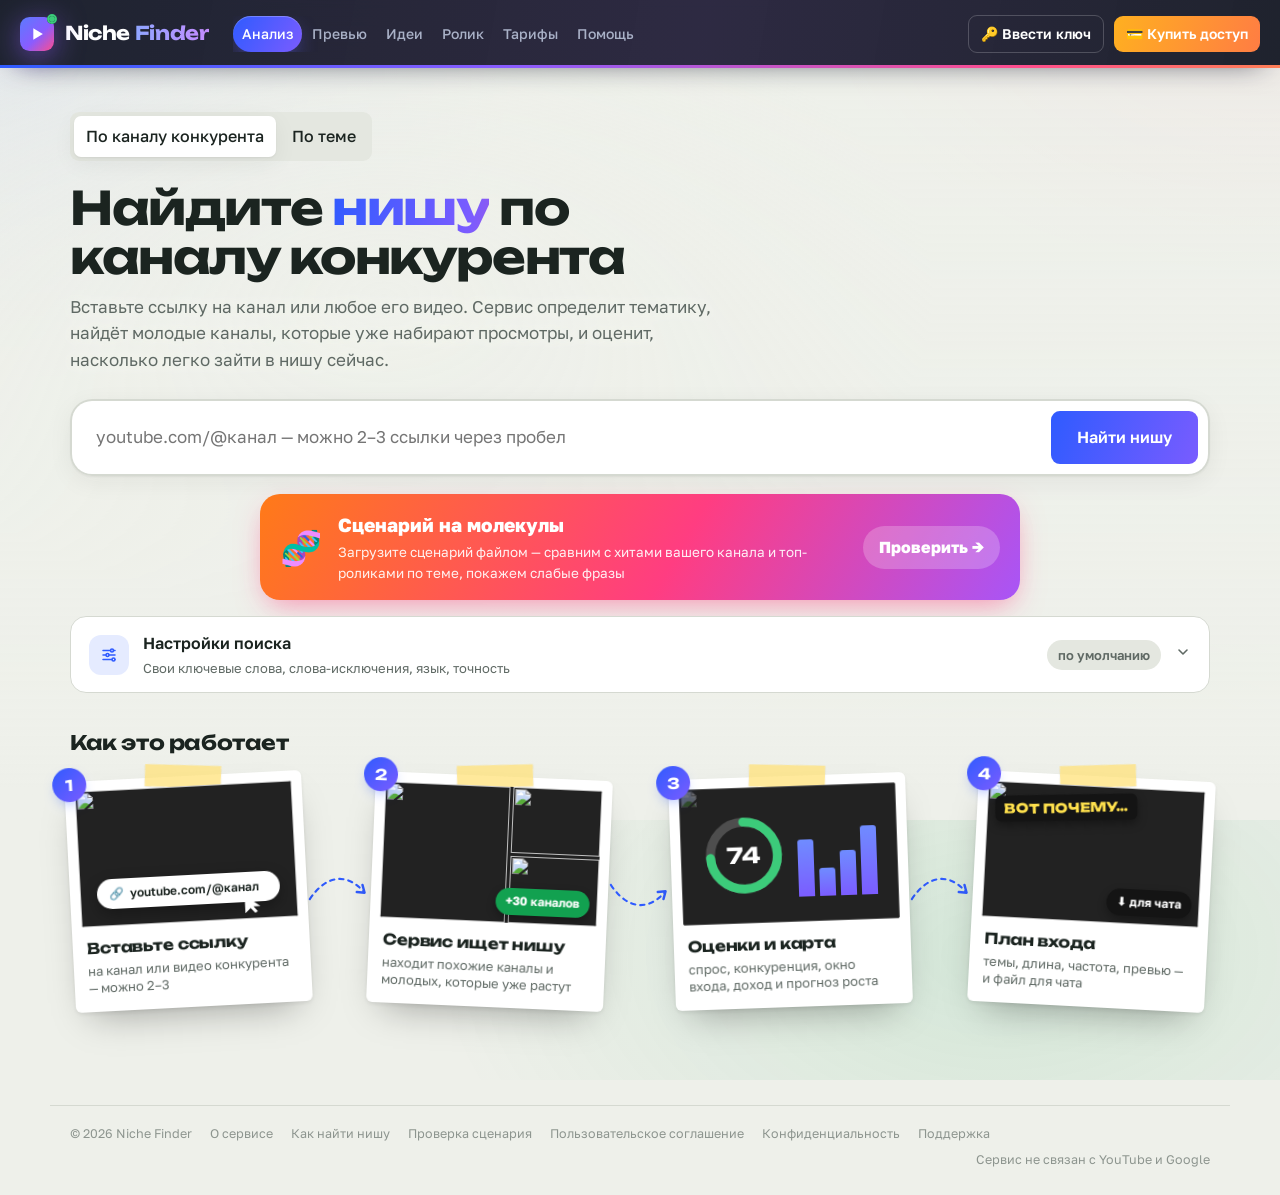
==== static/index.html @ 9f5359fa "Поисковики: robots.txt, sitemap.xml, страницы «О сервисе» и 2 статьи, мета/OG/JSON-LD, подтверждение" ====
<!doctype html>
<html lang="ru">
<head>
<meta charset="utf-8">
<meta name="viewport" content="width=device-width,initial-scale=1">
<title>Niche Finder — поиск ниши на YouTube и анализ конкурентов</title>
<meta name="description" content="Найдите нишу для YouTube-канала: молодые растущие каналы, идеи роликов, которые выстреливают сейчас, анализ конкурентов, разбор превью и проверка сценария по хитам вашего канала.">
<link rel="canonical" href="https://ytniche.ru/">
<meta property="og:type" content="website">
<meta property="og:site_name" content="Niche Finder">
<meta property="og:locale" content="ru_RU">
<meta property="og:title" content="Niche Finder — поиск ниши на YouTube и анализ конкурентов">
<meta property="og:description" content="Молодые растущие каналы, идеи роликов, которые выстреливают сейчас, разбор превью и проверка сценария — по ссылке на канал конкурента.">
<meta property="og:url" content="https://ytniche.ru/">
<meta property="og:image" content="https://ytniche.ru/og.png">
<meta property="og:image:width" content="1200"><meta property="og:image:height" content="630">
<meta name="twitter:card" content="summary_large_image">
<!--SEO-->
<link rel="icon" href="data:image/svg+xml,%3Csvg xmlns='http://www.w3.org/2000/svg' viewBox='0 0 32 32'%3E%3Crect width='32' height='32' rx='8' fill='%232F5BFF'/%3E%3Ccircle cx='11' cy='20' r='4' fill='white'/%3E%3Ccircle cx='21' cy='11' r='6' fill='white' opacity='.7'/%3E%3C/svg%3E">
<link rel="preconnect" href="https://fonts.googleapis.com">
<link rel="preconnect" href="https://fonts.gstatic.com" crossorigin>
<link href="https://fonts.googleapis.com/css2?family=Golos+Text:wght@400;500;600;700&family=Unbounded:wght@500;700&display=swap" rel="stylesheet">
<link rel="stylesheet" href="/static/app.css?v=58">
</head>
<body>

<!-- ============ ВХОД ============ -->
<div class="wall" id="wall" aria-hidden="true"><div class="wall-in"></div></div>
<div class="decor" aria-hidden="true">
  <div class="dec dec-l"><video muted loop playsinline preload="none" poster="/static/media/tvroom.jpg" data-src="/static/media/tvroom"></video></div>
  <div class="dec dec-r"><video muted loop playsinline preload="none" poster="/static/media/fireplace.jpg" data-src="/static/media/fireplace"></video></div>
</div>
<section id="login" class="login hidden">
  <form class="login-card" id="loginForm" autocomplete="off">
    <svg width="44" height="44" viewBox="0 0 32 32" aria-hidden="true"><rect width="32" height="32" rx="9" fill="var(--primary)"/><circle cx="11" cy="20" r="4" fill="#fff"/><circle cx="21" cy="11" r="6" fill="#fff" opacity=".7"/></svg>
    <h1 id="loginTitle">Вход в Niche Finder</h1>
    <p id="loginText">Введите ключ доступа, который вам прислали. Срок действия ключа начнётся с первого входа.</p>
    <label class="lbl" for="keyInput">Ключ доступа</label>
    <input id="keyInput" class="field key-input" placeholder="NF-XXXX-XXXX-XXXX-XXXX" spellcheck="false" autocapitalize="characters" required>
    <button class="btn" id="loginBtn">Войти</button>
    <div class="err" id="loginErr" role="alert"></div>
  </form>
</section>

<!-- ============ ПРИЛОЖЕНИЕ ============ -->
<div id="app" class="hidden">
<header class="top"><span class="top-glow" aria-hidden="true"></span>
  <div class="wrap">
    <a class="brand" href="/" data-go="analyze">
      <span class="logo" aria-hidden="true"><svg width="34" height="34" viewBox="0 0 32 32"><defs><linearGradient id="lg" x1="0" y1="0" x2="1" y2="1"><stop offset="0" stop-color="#5B7BFF"/><stop offset=".55" stop-color="#8A5CFF"/><stop offset="1" stop-color="#FF4D8D"/></linearGradient></defs><rect width="32" height="32" rx="9" fill="url(#lg)"/><path d="M12.5 10.5v11l9-5.5z" fill="#fff"/></svg><i class="live"></i></span>
      <span class="brand-t">Niche <b>Finder</b></span>
    </a>
    <nav class="tabs" aria-label="Разделы">
      <button data-go="analyze" aria-current="page"><svg width="16" height="16" viewBox="0 0 24 24" fill="none" stroke="currentColor" stroke-width="2.1" stroke-linecap="round" stroke-linejoin="round" aria-hidden="true"><circle cx="11" cy="11" r="7"/><path d="m20 20-3.5-3.5"/></svg>Анализ</button>
      <button data-go="thumbs"><svg width="16" height="16" viewBox="0 0 24 24" fill="none" stroke="currentColor" stroke-width="2.1" stroke-linecap="round" stroke-linejoin="round" aria-hidden="true"><rect x="3" y="5" width="18" height="14" rx="3"/><path d="m10 9.5 4.5 2.5-4.5 2.5z"/></svg>Превью</button>
      <button data-go="fresh"><svg width="16" height="16" viewBox="0 0 24 24" fill="none" stroke="currentColor" stroke-width="2.1" stroke-linecap="round" stroke-linejoin="round" aria-hidden="true"><path d="M9 18h6M10 21h4M12 3a6 6 0 0 0-3.5 10.9c.6.5 1 1.2 1 2V16h5v-.1c0-.8.4-1.5 1-2A6 6 0 0 0 12 3z"/></svg>Идеи</button>
      <button data-go="video"><svg width="16" height="16" viewBox="0 0 24 24" fill="none" stroke="currentColor" stroke-width="2.1" stroke-linecap="round" stroke-linejoin="round" aria-hidden="true"><path d="M4 6h16M4 12h10M4 18h7"/><path d="m16 15 5 3-5 3z"/></svg>Ролик</button>
      <button data-go="history" class="member-only"><svg width="16" height="16" viewBox="0 0 24 24" fill="none" stroke="currentColor" stroke-width="2.1" stroke-linecap="round" stroke-linejoin="round" aria-hidden="true"><path d="M3 12a9 9 0 1 0 3-6.7L3 8"/><path d="M3 3v5h5M12 7v5l3 2"/></svg>История</button>
      <button data-go="watch" class="member-only"><svg width="16" height="16" viewBox="0 0 24 24" fill="none" stroke="currentColor" stroke-width="2.1" stroke-linecap="round" stroke-linejoin="round" aria-hidden="true"><path d="M2 12s3.5-7 10-7 10 7 10 7-3.5 7-10 7S2 12 2 12z"/><circle cx="12" cy="12" r="3"/></svg>Радар</button>
      <button data-go="admin" class="admin-only hidden"><svg width="16" height="16" viewBox="0 0 24 24" fill="none" stroke="currentColor" stroke-width="2.1" stroke-linecap="round" stroke-linejoin="round" aria-hidden="true"><circle cx="8" cy="15" r="4"/><path d="m10.8 12.2 9.2-9.2M17 6l3 3M15 8l2 2"/></svg>Ключи</button>
      <button data-go="pricing" class="guest-only"><svg width="16" height="16" viewBox="0 0 24 24" fill="none" stroke="currentColor" stroke-width="2.1" stroke-linecap="round" stroke-linejoin="round" aria-hidden="true"><rect x="2" y="5" width="20" height="14" rx="3"/><path d="M2 10h20M6 15h4"/></svg>Тарифы</button>
      <button data-go="help"><svg width="16" height="16" viewBox="0 0 24 24" fill="none" stroke="currentColor" stroke-width="2.1" stroke-linecap="round" stroke-linejoin="round" aria-hidden="true"><circle cx="12" cy="12" r="9"/><path d="M9.5 9.5a2.5 2.5 0 1 1 3.5 2.3c-.6.3-1 .9-1 1.6v.6M12 17.5v.01"/></svg>Помощь</button>
    </nav>
    <div class="who guest-only"><button class="btn line sm" data-gate>🔑 Ввести ключ</button><button class="btn sm buy-btn" data-go="pricing">💳 Купить доступ</button></div>
    <div class="who member-only"><span class="badge hidden" id="limitBadge" title="Анализов за последние 24 часа"></span><span class="badge" id="whoBadge"></span><button class="btn line sm" id="logout" title="Выйти"><svg width="16" height="16" viewBox="0 0 24 24" fill="none" stroke="currentColor" stroke-width="2.1" stroke-linecap="round" stroke-linejoin="round" aria-hidden="true"><path d="M15 4h3a2 2 0 0 1 2 2v12a2 2 0 0 1-2 2h-3M10 17l5-5-5-5M15 12H3"/></svg><span>Выйти</span></button></div>
  </div>
</header>

<main class="wrap">

<!-- ---------- АНАЛИЗ ---------- -->
<div class="promo-bar hidden" id="promoBar" role="status" aria-live="polite"></div>
<section id="v-analyze" class="view">
  <div class="promo-guest hidden" id="promoGuest"></div>
  <div class="hero">
    <div class="seg mode" id="modeSeg" role="tablist" aria-label="Способ поиска">
      <button type="button" data-mode="channel" aria-pressed="true">По каналу конкурента</button>
      <button type="button" data-mode="topic" aria-pressed="false">По теме</button>
    </div>
    <h1 id="heroTitle">Найдите <span class="grad">нишу</span> по каналу конкурента</h1>
    <p id="heroText">Вставьте ссылку на канал или любое его видео. Сервис определит тематику, найдёт молодые каналы, которые уже набирают просмотры, и оценит, насколько легко зайти в нишу сейчас.</p>
    <form class="search" id="searchForm">
      <input id="url" type="text" inputmode="url" placeholder="youtube.com/@канал — можно 2–3 ссылки через пробел" aria-label="Ссылки на каналы или видео конкурентов" required>
      <input id="topicInput" class="hidden" type="text" placeholder="Тема, например: кулинария, инвестиции, ремонт квартир" aria-label="Тема для поиска ниш">
      <button class="btn" id="goBtn">Найти нишу</button>
    </form>
    <p class="hint" id="limitHint"></p>
    <button type="button" class="mol-cta" data-go="mol">
      <span class="mol-cta-ico" aria-hidden="true">🧬</span>
      <span class="mol-cta-txt"><b>Сценарий на молекулы</b><small>Загрузите сценарий файлом — сравним с хитами вашего канала и топ-роликами по теме, покажем слабые фразы</small></span>
      <span class="mol-cta-go" aria-hidden="true">Проверить →</span>
    </button>
    <details class="opts">
      <summary>
        <span class="opts-ico" aria-hidden="true"><svg width="18" height="18" viewBox="0 0 24 24" fill="none" stroke="currentColor" stroke-width="2" stroke-linecap="round"><path d="M4 6h10M18 6h2M4 12h4M12 12h8M4 18h12M20 18h0"/><circle cx="16" cy="6" r="2"/><circle cx="10" cy="12" r="2"/><circle cx="18" cy="18" r="2"/></svg></span>
        <span class="opts-txt"><b>Настройки поиска</b><small>Свои ключевые слова, слова-исключения, язык, точность</small></span>
        <span class="opts-count" id="optsCount">по умолчанию</span>
        <span class="opts-chev" aria-hidden="true"><svg width="16" height="16" viewBox="0 0 24 24" fill="none" stroke="currentColor" stroke-width="2.4" stroke-linecap="round" stroke-linejoin="round"><path d="m6 9 6 6 6-6"/></svg></span>
      </summary>
      <div class="opts-grid">
        <div><label class="lbl" for="kw">Свои ключевые слова</label><input class="field" id="kw" placeholder="например: нейросети для бизнеса, chatgpt"><div class="hint">Через запятую. Если пусто — сервис подберёт сам.</div></div>
        <div><label class="lbl" for="excl">Слова-исключения</label><input class="field" id="excl" placeholder="например: гта, новости, реакция"><div class="hint">Каналы и видео с этими словами не попадут в нишу</div></div>
        <div><label class="lbl" for="mc">Каналов проверить</label><input class="field" id="mc" type="number" value="30" min="5" max="80"><div class="hint">Больше — точнее, но дольше</div></div>
        <div><label class="lbl" for="pq">Видео на запрос</label><input class="field" id="pq" type="number" value="25" min="10" max="60"></div>
        <div><label class="lbl" for="age">Молодой канал — до, дней</label><input class="field" id="age" type="number" value="730" min="30" max="3650"></div>
        <div><label class="lbl" for="lang">Язык ниши</label>
          <select class="field" id="lang">
            <option value="auto">Как у конкурента (авто)</option><option value="ru">Русский</option><option value="en">Английский</option>
            <option value="uk">Украинский</option><option value="es">Испанский</option><option value="pt">Португальский</option>
            <option value="de">Немецкий</option><option value="fr">Французский</option><option value="tr">Турецкий</option>
          </select><div class="hint">Поменяйте, если язык определился неверно</div></div>
        <div><label class="lbl" for="region">Страна поиска</label>
          <select class="field" id="region">
            <option value="auto">По языку ниши (авто)</option><option value="RU">Россия</option><option value="US">США</option>
            <option value="GB">Великобритания</option><option value="CA">Канада</option><option value="AU">Австралия</option><option value="IN">Индия</option>
            <option value="UA">Украина</option><option value="KZ">Казахстан</option><option value="BY">Беларусь</option>
            <option value="ES">Испания</option><option value="MX">Мексика</option><option value="AR">Аргентина</option><option value="CO">Колумбия</option>
            <option value="BR">Бразилия</option><option value="PT">Португалия</option><option value="DE">Германия</option>
            <option value="FR">Франция</option><option value="IT">Италия</option><option value="TR">Турция</option>
          </select><div class="hint">Выдача YouTube — как у зрителей этой страны</div></div>
        <div class="checks">
          <label><input type="checkbox" id="sameLang" checked> Только каналы на языке ниши</label>
          <label><input type="checkbox" id="strict" checked> Строгая точность ниши</label>
          <div class="hint">Снимите «строгую точность», чтобы увидеть и соседние темы</div></div>
      </div>
      <div class="opts-foot"><button type="button" class="btn quiet sm" id="optsReset">Сбросить настройки</button></div>
    </details>
    <div class="journey" id="journeyA" aria-label="Как это работает"></div>
    <div class="progress hidden" id="progress" aria-live="polite">
      <ol class="steps" id="steps">
        <li>Канал конкурента</li><li>Тематика</li><li>Поиск по YouTube</li><li>Проверка каналов</li><li>Оценка</li>
      </ol>
      <div class="msg"><span id="pMsg">Запускаю…</span><span class="pct" id="pPct">0%</span></div>
      <div class="tg-note"><button type="button" class="tg-btn" data-tglink><span class="tg-ico">✈</span><span class="tg-txt">Прислать в Telegram, когда отчёт будет готов</span></button></div>
    </div>
    <div class="err" id="runErr" role="alert"></div>
  </div>

  <div id="result" class="hidden">
    <div class="sec brief-sec"><div class="brief" id="briefN"></div></div>
    <div class="sec" id="sScore" data-nav="Оценка">
      <div class="panel score">
        <div class="ring" id="ring">
          <svg width="200" height="200" viewBox="0 0 200 200" aria-hidden="true">
            <circle cx="100" cy="100" r="86" fill="none" stroke="var(--sunk)" stroke-width="16"/>
            <circle id="ringArc" cx="100" cy="100" r="86" fill="none" stroke="var(--hi)" stroke-width="16" stroke-linecap="round" stroke-dasharray="540.35" stroke-dashoffset="540.35" style="transition:stroke-dashoffset 1.4s cubic-bezier(.2,.8,.2,1)"/>
          </svg>
          <div class="val"><b id="ovNum">0</b><span>оценка ниши</span><em id="ovRange"></em></div>
        </div>
        <div>
          <p class="verdict" id="verdict"></p>
          <div class="meters" id="meters"></div>
          <div class="dl-row"><button class="btn chat-dl sm" data-export><svg width="15" height="15" viewBox="0 0 24 24" fill="none" stroke="currentColor" stroke-width="2.2" stroke-linecap="round" stroke-linejoin="round" aria-hidden="true"><path d="M12 3v12m0 0-4-4m4 4 4-4M5 21h14"/></svg> Скачать весь отчёт для чата</button><button class="btn sm quiet" id="cmpFromReport" title="Сравнить эту нишу с другими вашими отчётами">⚖ Сравнить с другой нишей</button></div>
        </div>
      </div>
    </div>

    <div class="sec hidden" id="ideasSec" data-nav="Идеи">
      <h2>💡 Идеи роликов</h2>
      <p class="lead" id="ideasLead"></p>
      <div id="ideasFormats"></div>
      <div class="ideas" id="ideasBox"></div>
      <details class="ideas-how"><summary>Как найдены идеи</summary>
        <p>Берём ролики каналов этой ниши за последние ~5 месяцев и сравниваем каждый с обычными просмотрами <b>его же канала</b> (медиана). «×3» — набрал в 3 раза больше обычного для своего канала: так маленький канал виден наравне с большим. Выстрелившие ролики (от ×2) группируем по общей теме — словам, которые для ниши не общие. Тема засчитывается, если выстрелила у 2+ каналов, или помечается как «взлёт у одного канала». Для лучших тем проверяем поиск YouTube за 3 месяца: сколько свежих роликов уже есть и сколько они набирают.</p>
        <p><b>Окно открыто</b> — тема выстреливает, а свежих роликов в поиске мало. <b>Горячая</b> — выстрелила у разных каналов, интерес есть сейчас. <b>Насыщается</b> — роликов уже много, а набирают они мало. <b>Взлёт у одного канала / одиночный</b> — может быть удачей, проверяйте осторожно.</p>
      </details>
    </div>

    <div class="sec hidden" id="neighSec" data-nav="Соседи">
      <h2>Соседние ниши</h2>
      <p class="lead">Смежные темы, которые снимают каналы этой ниши и соседних с ней. Оценены теми же формулами — видно, где окно входа шире.</p>
      <div class="neigh" id="neighBox"></div>
    </div>

    <div class="sec" id="verSec" data-nav="Проверка">
      <div class="panel ver" id="verBox"></div>
    </div>

    <div class="sec" id="sPlan" data-nav="План">
      <h2>План входа в нишу</h2>
      <p class="lead">Рекомендации собраны из цифр этого отчёта: что делают каналы, которые растут прямо сейчас.</p>
      <div class="panel plan"><ul id="plan"></ul></div>
    </div>

    <div class="sec" id="sPulse" data-nav="Пульс">
      <h2>Пульс ниши</h2>
      <div class="pulse" id="pulse"></div>
    </div>

    <div class="sec" id="sComp" data-nav="Канал">
      <h2>Конкурент</h2>
      <div class="panel comp" id="comp"></div>
    </div>

    <div class="sec" id="sMap" data-nav="Карта">
      <h2>Карта ниши</h2>
      <p class="lead">Каждый круг — канал. Чем левее, тем он моложе; чем выше, тем больше просмотров набирает в день; размер — подписчики. Зелёная зона — молодые каналы с хорошим темпом: это и есть окно входа. Нажмите на круг, чтобы открыть карточку канала.</p>
      <div class="panel">
        <div class="map-wrap"><canvas id="map" aria-label="Карта каналов ниши"></canvas></div>
        <div class="legend"><span><i style="background:var(--hi)"></i>Взлетает или растёт</span><span><i style="background:var(--mid)"></i>Средне</span><span><i style="background:var(--lo)"></i>Слабо</span><span><i style="background:transparent;border:2px solid var(--primary)"></i>Конкурент</span><span><i style="background:transparent;border:2px solid var(--muted)"></i>Пустой круг — больше 100 видео, точный возраст неизвестен, поэтому вынесен за окно входа</span><span>Каналы вне ниши на карте не показаны</span></div>
      </div>
    </div>

    <div class="sec" id="sChannels" data-nav="Каналы">
      <h2>Каналы ниши</h2>
      <p class="lead" id="chLead"></p>
      <p class="hidden-ch hidden" id="hiddenCh"></p>
      <div class="toolbar">
        <div class="chips" role="group" aria-label="Фильтр каналов">
          <button class="chip" data-f="young" aria-pressed="true">Молодые</button>
          <button class="chip" data-f="rising" aria-pressed="false">Растущие</button>
          <button class="chip" data-f="niche" aria-pressed="false">Вся ниша</button>
          <button class="chip" data-f="all" aria-pressed="false">Включая вне ниши</button>
        </div>
        <div class="right">
          <div class="seg" role="group" aria-label="Вид">
            <button data-view="cards" aria-pressed="true">Карточки</button>
            <button data-view="table" aria-pressed="false">Таблица</button>
          </div>
          <button class="btn line sm" id="csvBtn">Скачать CSV</button>
        </div>
      </div>
      <div id="cards" class="cards"></div>
      <div id="tableWrap" class="panel tbl hidden" style="padding:6px 8px"><table id="chTable"></table></div>
    </div>

    <div class="sec" id="sFormat" data-nav="Формат">
      <h2>Shorts или длинные видео</h2>
      <p class="lead">Сравнение по реальным каналам ниши: у каждого отдельно посчитаны длинные видео и Shorts.</p>
      <div class="panel" id="formatBox"></div>
    </div>

    <div class="sec" id="sForecast" data-nav="Прогноз">
      <h2>Прогноз роста</h2>
      <p class="lead" id="fcLead">Сколько подписчиков набирают новички этой ниши — по темпу реальных молодых каналов, а не по формуле из головы.</p>
      <div class="panel" id="forecastBox"></div>
    </div>

    <div class="sec" id="sGallery" data-nav="Хиты">
      <h2>Галерея хитов</h2>
      <p class="lead">Обложки роликов, которые выстрелили в нише: насколько они обогнали обычные просмотры своего канала. Смотрите, какой стиль работает.</p>
      <div class="gallery" id="gallery"></div>
    </div>

    <div class="sec two" id="sTitles" data-nav="Длина и названия">
      <div>
        <h2 class="h2">Какая длина видео работает</h2>
        <p class="lead2">Во сколько раз видео такой длины набирают больше (или меньше) обычных просмотров своего канала. 1 — как обычно.</p>
        <div class="panel"><div style="position:relative;height:280px"><canvas id="durChart" aria-label="Эффективность видео по длине"></canvas></div><p class="hint" id="durNote" style="margin:10px 0 0"></p></div>
      </div>
      <div>
        <h2 class="h2">Что работает в заголовках</h2>
        <p class="lead2">Как часто ролики с таким приёмом становятся хитами по сравнению с остальными. Больше 1 — приём помогает.</p>
        <div class="panel" id="titleBox"></div>
      </div>
    </div>

    <div class="sec" id="sSearch" data-nav="Запросы">
      <h2>Что ищут зрители</h2>
      <p class="lead">Подсказки поиска YouTube по ключевым запросам ниши — так зрители формулируют свои запросы. Готовые идеи для названий и тем. Нажмите, чтобы открыть поиск.</p>
      <div class="panel" id="searches"></div>
    </div>

    <div class="sec two" id="sTopics" data-nav="Темы">
      <div>
        <h2 style="font-family:var(--display);font-size:22px;margin:0 0 6px;letter-spacing:-.02em">Темы, которые выстрелили</h2>
        <p class="lead" style="color:var(--muted);margin:0 0 18px">Ролики молодых каналов, набравшие в разы больше их обычных просмотров. Хорошие идеи для первых видео.</p>
        <div class="panel vids" id="topics"></div>
      </div>
      <div>
        <h2 style="font-family:var(--display);font-size:22px;margin:0 0 6px;letter-spacing:-.02em">Ключевые запросы</h2>
        <p class="lead" style="color:var(--muted);margin:0 0 18px">По каким запросам искали. Высокая оценка — есть просмотры и много молодых каналов в выдаче.</p>
        <div class="panel tbl" style="padding:6px 8px"><table id="kwTable"></table></div>
      </div>
    </div>

    <div class="sec" style="display:flex;gap:10px;flex-wrap:wrap">
      <button class="btn" id="radarBtn">📡 Включить радар</button>
      <button class="btn quiet" id="watchBtn">Следить за нишей</button>
      <button class="btn chat-dl" data-export><svg width="16" height="16" viewBox="0 0 24 24" fill="none" stroke="currentColor" stroke-width="2.2" stroke-linecap="round" stroke-linejoin="round" aria-hidden="true"><path d="M12 3v12m0 0-4-4m4 4 4-4M5 21h14"/></svg> Скачать для чата</button>
      <button class="btn quiet" id="shareBtn">Скопировать ссылку на отчёт</button>
      <button class="btn quiet" id="printBtn">Сохранить в PDF</button>
    </div>
    <p class="how">Отчёт от <span id="genAt"></span>. Цифры — по открытым данным YouTube на момент анализа. Оценка монетизации — примерная, по тематике канала.</p>
  </div>

  <div id="topicResult" class="hidden">
    <div class="sec brief-sec"><div class="brief" id="briefT"></div></div>
    <div class="sec">
      <div class="panel topic-head"><div><h2 id="tTitle"></h2><p class="verdict" id="tVerdict"></p><p class="hint" id="tMeta"></p></div>
        <div class="dl-row"><button class="btn chat-dl" data-export><svg width="16" height="16" viewBox="0 0 24 24" fill="none" stroke="currentColor" stroke-width="2.2" stroke-linecap="round" stroke-linejoin="round" aria-hidden="true"><path d="M12 3v12m0 0-4-4m4 4 4-4M5 21h14"/></svg> Скачать для чата</button><span class="hint" style="margin:0">Файл со всеми данными — загрузите его в ChatGPT или Claude</span></div></div>
    </div>
    <div class="sec" id="subList0" data-nav="Поднишы">
      <h2>Поднишы по оценке</h2>
      <p class="lead">Чем выше оценка, тем легче зайти: есть спрос, мало гигантов и растут новички. Нажмите «Подробный анализ», чтобы получить полный отчёт по поднише.</p>
      <div class="subs" id="subList"></div>
    </div>
  </div>
</section>

<!-- ---------- СРАВНЕНИЕ ---------- -->
<section id="v-compare" class="view hidden">
  <div class="page-hero ph-blue">
    <div class="ph-text"><span class="ph-ico"><svg width="26" height="26" viewBox="0 0 24 24" fill="none" stroke="currentColor" stroke-width="2" stroke-linecap="round" stroke-linejoin="round" aria-hidden="true"><path d="M8 3v18M16 3v18M3 8h5M16 16h5M3 16h5M16 8h5"/></svg></span><span class="ph-eyebrow">Какая ниша сильнее</span>
      <h1>Сравнение ниш</h1><p>Отчёты бок о бок. Лучшее значение в каждой строке выделено зелёным.</p></div>
    <div class="ph-deco" aria-hidden="true"></div>
  </div>
  <div class="sec">
    <div class="cmp-sum hidden" id="cmpSum"></div>
    <div class="panel tbl" style="padding:6px 8px"><table id="cmpTable" class="cmp"></table></div>
    <p style="margin-top:16px"><button class="btn quiet" data-go="history">← К истории</button></p>
  </div>
</section>

<!-- ---------- СЛЕЖЕНИЕ ---------- -->
<section id="v-watch" class="view hidden">
  <div class="page-hero ph-green">
    <div class="ph-text"><span class="ph-ico"><svg width="26" height="26" viewBox="0 0 24 24" fill="none" stroke="currentColor" stroke-width="2" stroke-linecap="round" stroke-linejoin="round" aria-hidden="true"><path d="M2 12s3.5-7 10-7 10 7 10 7-3.5 7-10 7S2 12 2 12z"/><circle cx="12" cy="12" r="3"/></svg></span><span class="ph-eyebrow">Ниша под присмотром</span>
      <h1>Радар ниши</h1><p>Каждые 4 часа сервис проверяет каналы ниши: какие ролики взлетают прямо сейчас и сколько реальных просмотров каждый канал набрал за сутки. О взлётах пишет в Telegram.</p>
      <div class="tg-note on-hero"><button type="button" class="tg-btn" data-tglink><span class="tg-ico">✈</span><span class="tg-txt">Присылать ракеты в Telegram</span></button></div></div>
    <div class="ph-deco" aria-hidden="true"></div>
  </div>
  <div class="sec"><div id="radarList" class="watch-list"></div></div>
  <div class="sec">
    <h2 class="h2">Еженедельное слежение</h2><p class="lead" id="watchLead">Сервис раз в неделю сам пересчитывает отслеживаемые ниши и показывает, что изменилось.</p><div class="ph-chips" id="watchChips" style="margin-bottom:14px"></div>
    <div id="watchList" class="watch-list"></div>
  </div>
</section>
<!-- ---------- ИСТОРИЯ ---------- -->
<section id="v-history" class="view hidden">
  <div class="page-hero ph-blue">
    <div class="ph-text"><span class="ph-ico"><svg width="26" height="26" viewBox="0 0 24 24" fill="none" stroke="currentColor" stroke-width="2" stroke-linecap="round" stroke-linejoin="round" aria-hidden="true"><path d="M3 12a9 9 0 1 0 3-6.7L3 8"/><path d="M3 3v5h5M12 7v5l3 2"/></svg></span><span class="ph-eyebrow">Все отчёты в одном месте</span>
      <h1>История анализов</h1><p id="histLead">Ваши прошлые отчёты. Нажмите, чтобы открыть.</p><div class="ph-chips" id="histChips"></div>
      <div class="tg-note on-hero"><button type="button" class="tg-btn" data-tglink><span class="tg-ico">✈</span><span class="tg-txt">Уведомления в Telegram</span></button></div></div>
    <div class="ph-deco" aria-hidden="true"></div>
  </div>
  <div class="sec">
    <div class="toolbar hidden" id="histFilters">
      <select class="field sm" id="histKey" aria-label="Фильтр по ключу"></select>
      <select class="field sm" id="histKind" aria-label="Тип анализа"><option value="">Все типы</option><option value="channel">По каналу</option><option value="topic">По теме</option><option value="thumbs">Превью</option><option value="watch">Слежение</option><option value="teardown">Разбор ролика</option><option value="script">Сценарий</option><option value="thumbtest">Тест превью</option><option value="molecules">Сценарий на молекулы</option><option value="fresh">Идеи сейчас</option></select>
      <span class="hint" id="histCount" style="margin:0"></span>
    </div>
    <div class="toolbar"><button class="btn sm" id="cmpBtn" disabled>Сравнить выбранные</button><span class="hint" style="margin:0">Отметьте 2–3 отчёта по каналам, чтобы сравнить ниши бок о бок.</span></div>
    <div class="panel tbl hist" style="padding:6px 8px"><table id="histTable"></table></div>
  </div>
</section>

<!-- ---------- ИДЕИ СЕЙЧАС ---------- -->
<section id="v-mol" class="view hidden">
  <div class="mol-hero">
    <div class="mol-hero-in">
      <span class="mol-eyebrow">🧬 Разбор сценария на молекулы</span>
      <h1>Проверьте сценарий <span class="mol-grad">до съёмки</span></h1>
      <p>Сервис прочитает текст ваших хитов, ваших провалов и топ-роликов на ту же тему (субтитры, а если их нет — распознает речь) — и разберёт ваш сценарий по фразам: что заходило у вас и есть ли это тут, что тянуло вниз и не повторяется ли, где зритель уйдёт и какую фразу переписать.</p>
      <div class="mol-steps"><span>① Сценарий файлом или текстом</span><span>② Ваш канал</span><span>③ Разбор по фразам</span></div>
    </div>
  </div>
  <form class="panel mol-form" id="molForm" autocomplete="off">
    <label class="mol-drop" id="molDrop"><input type="file" id="molFile" accept=".txt,.md,.docx,.srt,.vtt,.rtf,text/plain" hidden>
      <span class="mol-drop-ic">📄</span>
      <span><b>Перетащите файл сценария сюда</b> или нажмите, чтобы выбрать<br><small>.docx, .txt, .md, .rtf, .srt — или вставьте текст ниже</small></span></label>
    <div class="mol-file hidden" id="molFileInfo"></div>
    <textarea class="field" id="molText" rows="9" maxlength="60000" placeholder="…или вставьте текст сценария сюда. Ремарки в [квадратных скобках] сервис не считает речью."></textarea>
    <div class="mol-row">
      <div><label class="lbl" for="molChannel">Ваш канал <span class="req">обязательно</span></label>
        <input class="field" id="molChannel" placeholder="youtube.com/@ваш_канал">
        <div class="hint">По вашим хитам и провалам — в первую очередь</div></div>
      <div><label class="lbl" for="molTitle">Название ролика <span class="opt">необязательно</span></label>
        <input class="field" id="molTitle" maxlength="200" placeholder="как будет называться ролик">
        <div class="hint">По нему сервис найдёт топ-ролики на ту же тему</div></div>
      <div><label class="lbl" for="molSrc">Ниша <span class="opt">необязательно</span></label>
        <select class="field" id="molSrc"><option value="">Без отчёта — найти ролики по теме</option></select>
        <div class="hint">Топ-ролики возьмутся из отчёта по нише</div></div>
    </div>
    <div class="mol-note" role="note"><b>Важно знать перед разбором</b>
      <ul>
        <li>Текст роликов сервис берёт из субтитров (хотя бы автоматических). Если субтитров нет — скачивает звук и распознаёт речь: до 4 таких роликов за разбор, только первые 4 минуты каждого. Это дольше — разбор может занять до 10 минут.</li>
        <li>Ролики без речи (только музыка, надписи на экране, игра без комментариев) в сравнение не попадут — сравнивать там нечего.</li>
        <li>Время каждой фразы сервис считает по темпу речи ваших хитов — это оценка, а не точный хронометраж.</li>
        <li>Сравнить с вашими хитами и провалами получится, только если на канале достаточно роликов старше недели. Иначе сравнение — только с топ-роликами по теме.</li>
        <li>PDF не читается — сохраните сценарий как .docx или .txt (или вставьте текст).</li>
      </ul></div>
    <button class="mol-go" id="molGo">🧬 Разобрать сценарий на молекулы</button>
    <div class="hint" style="text-align:center;margin-top:8px">Обычно 1–2 минуты, если у роликов нет субтитров — до 10 · считается за 1 анализ</div>
  </form>
  <div class="progress hidden" id="molProgress" aria-live="polite">
    <div class="msg"><span id="molMsg">Запускаю…</span><span class="pct" id="molPct">0%</span></div>
    <div class="th-bar"><span id="molBar"></span></div>
    <div class="tg-note"><button type="button" class="tg-btn" data-tglink><span class="tg-ico">✈</span><span class="tg-txt">Прислать в Telegram, когда разбор будет готов</span></button></div>
  </div>
  <div class="err" id="molErr" role="alert"></div>
  <div id="molResult" class="hidden"></div>
</section>

<section id="v-fresh" class="view hidden">
  <div class="hero">
    <span class="eyebrow">Идеи сейчас</span>
    <h1>Что выстрелило <span class="grad">на этой неделе</span> — и не поздно ли</h1>
    <p>Сервис находит похожие каналы, собирает их ролики за последние 3 недели, которые идут в разы быстрее обычного, и по каждой теме проверяет, сколько копий уже вышло. Свежая тема — успевайте. Выжженная — не тратьте время.</p>
    <form class="panel vd-form" id="frForm" autocomplete="off">
      <div class="th-row">
        <div><label class="lbl" for="frUrl">Ваш канал</label>
          <input class="field" id="frUrl" placeholder="youtube.com/@ваш_канал — похожие каналы сервис найдёт сам">
          <div class="hint">или выберите готовый отчёт по нише — тогда возьмём каналы оттуда</div>
          <select class="field" id="frSrc" style="margin-top:6px"><option value="">Отчёт по нише из истории…</option></select></div>
        <div class="fr-legend"><div><b>🔥 Свежо</b> — копий почти нет, успевайте</div><div><b>⚠️ Догоняют</b> — нужен свой угол</div><div><b>☠️ Выжжено</b> — не повторяйте</div><div><b>🔀 Подачи соседей</b> — формулы, которые взлетают рядом, а у вас их нет</div></div>
      </div>
      <div class="th-go"><button class="btn" id="frGo">Найти идеи</button><span class="hint" style="margin:0">2–4 минуты. Считается за 1 анализ.</span></div>
    </form>
    <div class="progress hidden" id="frProgress" aria-live="polite">
      <div class="msg"><span id="frMsg">Запускаю…</span><span class="pct" id="frPct">0%</span></div>
      <div class="th-bar"><span id="frBar"></span></div>
      <div class="tg-note"><button type="button" class="tg-btn" data-tglink><span class="tg-ico">✈</span><span class="tg-txt">Прислать в Telegram, когда идеи будут готовы</span></button></div>
    </div>
    <div class="err" id="frErr" role="alert"></div>
  </div>
  <div id="frResult" class="hidden"></div>
</section>

<!-- ---------- РОЛИК: разбор и каркас сценария ---------- -->
<section id="v-video" class="view hidden">
  <div class="hero">
    <span class="eyebrow">Ролик</span>
    <h1 id="vdH1">Почему ролик <span class="grad">выстрелил</span> — или нет</h1>
    <p id="vdLead">Вставьте ссылку на любой ролик. Если это хит — сервис покажет, что сработало и что повторить. Если ролик не зашёл (ваш или чужой) — сравнит его с хитами того же канала и покажет ошибки: тему, название, превью, длину, начало и копии, среди которых он утонул.</p>
    <div class="seg mode" id="vdSeg" role="tablist" aria-label="Что сделать">
      <button type="button" data-vmode="teardown" aria-pressed="true">Разбор ролика</button>
      <button type="button" data-vmode="script" aria-pressed="false">Каркас сценария</button>
    </div>
    <form class="search vd-form" id="tdForm" autocomplete="off">
      <input class="field" id="tdUrl" placeholder="youtube.com/watch?v=… — ссылка на ролик" required>
      <button class="btn" id="tdGo">Разобрать ролик</button>
    </form>
    <form class="panel vd-form hidden" id="scForm" autocomplete="off">
      <div class="th-row">
        <div><label class="lbl" for="scSrc">Ниша <span class="req">обязательно</span></label>
          <select class="field" id="scSrc"><option value="">Выберите отчёт по нише из истории…</option></select>
          <div class="hint">или вставьте ниже ссылку на канал, по хитам которого строить каркас</div>
          <input class="field" id="scUrl" placeholder="youtube.com/@канал (если отчёта нет)" style="margin-top:6px"></div>
        <div><label class="lbl" for="scMin">Длина вашего ролика, минут <span class="opt">необязательно</span></label>
          <input class="field" id="scMin" type="number" min="2" max="90" placeholder="как у хитов ниши">
          <div class="hint">Сервис прочитает субтитры 10–14 хитов ниши и построит план с таймингом.</div></div>
      </div>
      <div class="th-go"><button class="btn" id="scGo">Построить каркас</button><span class="hint" style="margin:0">Занимает 1–2 минуты. Считается за 1 анализ.</span></div>
    </form>
    <div class="progress hidden" id="vdProgress" aria-live="polite">
      <div class="msg"><span id="vdMsg">Запускаю…</span><span class="pct" id="vdPct">0%</span></div>
      <div class="th-bar"><span id="vdBar"></span></div>
      <div class="tg-note"><button type="button" class="tg-btn" data-tglink><span class="tg-ico">✈</span><span class="tg-txt">Прислать в Telegram, когда отчёт будет готов</span></button></div>
    </div>
    <div class="err" id="vdErr" role="alert"></div>
  </div>
  <div id="tdResult" class="hidden"></div>
  <div id="scResult" class="hidden"></div>
</section>

<!-- ---------- ПРЕВЬЮ ---------- -->
<section id="v-thumbs" class="view hidden">
  <div class="hero">
    <span class="eyebrow">Превью и названия</span>
    <div class="seg mode" id="thSeg" aria-label="Что сделать">
      <button type="button" data-thmode="channel" aria-pressed="true">Разбор канала</button>
      <button type="button" data-thmode="test" aria-pressed="false">Тест превью до публикации</button>
    </div>
    <h1 id="thH1">Что заставляет <span class="grad">нажать</span> на ваше видео</h1>
    <p id="thLead">Сервис сравнит каждое превью с соседними роликами того же канала и найдёт, что реально поднимает просмотры: лицо, текст, цвета, стиль, приёмы в названиях. Потом сравнит с конкурентами и по вашему сценарию соберёт варианты превью с промтами для нейросети и названиями.</p>
    <form class="th-form panel" id="thForm">
      <div class="th-row">
        <div><label class="lbl" for="thUrl">Ваш канал <span class="req">обязательно</span></label>
          <input class="field" id="thUrl" placeholder="youtube.com/@ваш_канал" required></div>
        <div><label class="lbl" for="thComp">Конкуренты <span class="opt">необязательно — найду сам</span></label>
          <input class="field" id="thComp" placeholder="Оставьте пустым — сервис найдёт 3 похожих канала">
          <div class="hint">Или вставьте до 3 своих ссылок через пробел</div></div>
      </div>
      <div class="th-row one">
        <div><label class="lbl" for="thTopic">Тема нового ролика <span class="opt">необязательно</span></label>
          <input class="field" id="thTopic" placeholder="например: iPhone 18 Pro, ремонт кухни, инвестиции в облигации" maxlength="120"></div>
      </div>
      <div><label class="lbl" for="thScript">Сценарий нового ролика <span class="opt">необязательно — тогда будут варианты превью, промты и названия</span></label>
        <button type="button" class="file-btn" data-file-for="thScript">📎 Загрузить сценарий файлом</button>
        <textarea class="field" id="thScript" rows="6" maxlength="30000" placeholder="Вставьте текст сценария или подробный план ролика. Сервис найдёт в нём боль зрителя, обещание, цифры и сравнения."></textarea>
        <div class="hint" id="thChars"></div></div>
      <div class="th-go"><button class="btn" id="thGo">Разобрать превью</button>
        <span class="hint" style="margin:0">Занимает 1–3 минуты. Считается за 2 анализа.</span></div>
    </form>
    <form class="panel tt-form hidden" id="ttForm" autocomplete="off">
      <label class="tt-drop" id="ttDrop"><input type="file" id="ttFiles" accept="image/*" multiple hidden>
        <span class="tt-drop-t"><b>Перетащите сюда 1–3 варианта превью</b> или нажмите, чтобы выбрать файлы</span>
        <span class="hint" style="margin:0">JPG, PNG или WebP, лучше 1280×720</span></label>
      <div class="tt-files" id="ttList"></div>
      <div class="th-row">
        <div><label class="lbl">Варианты названия <span class="opt">до 3, необязательно</span></label>
          <input class="field tt-title" maxlength="150" placeholder="Название — вариант 1">
          <input class="field tt-title" maxlength="150" placeholder="Вариант 2" style="margin-top:6px">
          <input class="field tt-title" maxlength="150" placeholder="Вариант 3" style="margin-top:6px"></div>
        <div><label class="lbl" for="ttSrc">С какой нишей сравнить <span class="req">обязательно</span></label>
          <select class="field" id="ttSrc"><option value="">Выберите отчёт по нише из истории…</option></select>
          <div class="hint">или вставьте ссылку на канал, среди хитов которого будет ваш ролик</div>
          <input class="field" id="ttUrl" placeholder="youtube.com/@канал" style="margin-top:6px"></div>
      </div>
      <div class="th-go"><button class="btn" id="ttGo">Проверить превью</button><span class="hint" style="margin:0">Около минуты. Считается за 1 анализ.</span></div>
    </form>
    <div class="journey" id="journeyT" aria-label="Как это работает"></div>
    <div class="progress hidden" id="thProgress" aria-live="polite">
      <div class="msg"><span id="thMsg">Запускаю…</span><span class="pct" id="thPct">0%</span></div>
      <div class="th-bar"><span id="thBar"></span></div>
      <div class="tg-note"><button type="button" class="tg-btn" data-tglink><span class="tg-ico">✈</span><span class="tg-txt">Прислать в Telegram, когда отчёт будет готов</span></button></div>
    </div>
    <div class="err" id="thErr" role="alert"></div>
  </div>

  <div id="ttResult" class="hidden"></div>
  <div id="thResult" class="hidden">
    <div class="sec brief-sec"><div class="brief" id="briefP"></div></div>
    <div class="sec" id="thHeadSec"><div class="panel th-head"><div id="thHead"></div>
      <div class="dl-row"><button class="btn chat-dl" data-export><svg width="16" height="16" viewBox="0 0 24 24" fill="none" stroke="currentColor" stroke-width="2.2" stroke-linecap="round" stroke-linejoin="round" aria-hidden="true"><path d="M12 3v12m0 0-4-4m4 4 4-4M5 21h14"/></svg> Скачать для чата</button><button class="btn quiet" id="thShare">Скопировать ссылку</button><span class="hint" style="margin:0">Файл со всеми данными и вариантами — загрузите его в ChatGPT или Claude</span></div>
      <div class="th-testcta"><p><b>Сделали новое превью?</b> Загрузите 1–3 варианта — сервис поставит их в выдачу YouTube среди хитов этой ниши и скажет, какой сильнее.</p><button type="button" class="btn" id="thToTest">Проверить свой вариант</button></div></div></div>

    <div class="sec" id="thSumSec" data-nav="Коротко">
      <h2>Коротко: что заходит</h2>
      <div class="panel plan"><ul id="thSummary"></ul></div>
    </div>

    <div class="sec" id="thStyleSec" data-nav="Стиль">
      <h2>Стиль, который работает лучше</h2>
      <p class="lead">Стиль — общий тип превью. Цифра — сколько обычно набирает такое превью по сравнению с соседними роликами того же канала: 1,0 — как обычно, 1,5 — в полтора раза больше.</p>
      <div class="th-style" id="thStyle"></div>
    </div>

    <div class="sec" id="thVisSec" data-nav="Что влияет">
      <h2>Что влияет на просмотры</h2>
      <p class="lead">Сравниваем превью с этим признаком и без него. Надёжность показывает, можно ли верить разнице: при «низкой» она может быть случайной.</p>
      <div class="two"><div class="panel" id="thVisOwn"></div><div class="panel" id="thVisComp"></div></div>
    </div>

    <div class="sec" id="thOwnSec" data-nav="Ваши превью">
      <h2 id="thOwnH">Ваши лучшие и слабые превью</h2>
      <p class="lead" id="thOwnLead">Значок — во сколько раз ролик набрал больше или меньше соседних роликов канала.</p>
      <div class="gallery th-gal" id="thTop"></div>
      <h3 class="th-sub" id="thWeakH">Слабые — так лучше не делать</h3>
      <div class="gallery th-gal" id="thWeak"></div>
    </div>

    <div class="sec" id="thCompSec" data-nav="Конкуренты">
      <h2>Хиты конкурентов и почему они зашли</h2>
      <div class="gallery th-gal" id="thCompTop"></div>
    </div>

    <div class="sec" id="thCopySec" data-nav="Что взять">
      <h2 id="thCopyH">Что взять у конкурентов</h2>
      <p class="lead" id="thCopyLead">То, что приносит конкурентам просмотры, а у вас встречается редко.</p>
      <div class="panel plan"><ul id="thCopy"></ul></div>
    </div>

    <div class="sec" id="thHookSec" data-nav="Цепляет">
      <h2>Чем зацепить зрителя</h2>
      <div class="two"><div class="panel" id="thTrig"></div><div class="panel" id="thPain"></div></div>
    </div>

    <div class="sec" id="thConSec" data-nav="Варианты">
      <h2>Варианты превью и названий для нового ролика</h2>
      <p class="lead" id="thConLead">Каждый вариант — своя связка: что показать на картинке, какой текст написать и какое название поставить. Порядок — по тому, какие приёмы реально поднимают просмотры у вас и у конкурентов.</p>
      <div class="th-cons" id="thConcepts"></div>
    </div>
  </div>
</section>

<!-- ---------- АДМИН ---------- -->
<section id="v-admin" class="view hidden">
  <div class="page-hero ph-gold">
    <div class="ph-text"><span class="ph-ico"><svg width="26" height="26" viewBox="0 0 24 24" fill="none" stroke="currentColor" stroke-width="2" stroke-linecap="round" stroke-linejoin="round" aria-hidden="true"><circle cx="8" cy="15" r="4"/><path d="m10.8 12.2 9.2-9.2M17 6l3 3M15 8l2 2"/></svg></span><span class="ph-eyebrow">👑 Только для администратора</span>
      <h1>Управление доступом</h1><p>Все ключи целиком: создавайте, копируйте ключ или готовое приглашение, следите, сколько времени осталось, продлевайте, меняйте лимит и отзывайте. Срок ключа начинается с первого входа.</p><div class="ph-chips"><button class="btn ph-new" data-newkey>＋ Создать ключ</button></div></div>
    <div class="ph-deco" aria-hidden="true"></div>
  </div>
  <div class="stats" id="stats"></div>
  <div class="sec" id="statsAdmin"><h2 class="h-ico"><span>📊</span>Статистика за 2 недели</h2>
    <p class="lead">Сколько людей заходит на сайт, сколько запускают анализ и покупают — по дням (время московское). Помогает понять, работает ли реклама в чатах.</p>
    <div class="panel" id="statsPanel"><div class="empty">Загружаю…</div></div>
  </div>
  <div class="sec" id="promoAdmin"><h2 class="h-ico"><span>🎁</span>Акция: бесплатный доступ всем</h2>
    <p class="lead">Включите на несколько часов — каждый, кто зайдёт на сайт, сможет одной кнопкой получить бесплатный ключ до конца акции с ограниченным числом попыток. Ключи акции не смешиваются с вашими в списке ниже.</p>
    <div class="panel" id="promoPanel"></div>
  </div>
  <div class="admin-two">
    <div class="sec"><h2 class="h-ico"><span>🔗</span>Ссылка для коллег</h2><div class="panel urlbox" id="urlBox"></div></div>
    <div class="sec"><h2 class="h-ico"><span>🔍</span>Поисковики (Яндекс и Google)</h2>
      <div class="panel seo-box">
        <p class="hint" style="margin:0 0 10px">Чтобы сайт появился в поиске, подтвердите права на него в <a href="https://webmaster.yandex.ru/sites/add/" target="_blank" rel="noopener">Яндекс.Вебмастере</a> и <a href="https://search.google.com/search-console/welcome" target="_blank" rel="noopener">Google Search Console</a>: выберите способ «Мета-тег», скопируйте тег целиком и вставьте сюда. Потом нажмите «Подтвердить» там.</p>
        <div class="seo-row"><label class="lbl" for="seoY">Яндекс — мета-тег или код</label><input id="seoY" class="field" placeholder='&lt;meta name="yandex-verification" content="…" /&gt;'></div>
        <div class="seo-row"><label class="lbl" for="seoG">Google — мета-тег или код</label><input id="seoG" class="field" placeholder='&lt;meta name="google-site-verification" content="…" /&gt;'></div>
        <div class="seo-act"><button class="btn sm" id="seoSave">Сохранить коды</button><button class="btn sm line" id="seoPing">Сообщить Яндексу о страницах</button><span class="hint" id="seoMsg" style="margin:0"></span></div>
        <p class="hint" style="margin:10px 0 0">Карта сайта для обоих сервисов: <code>https://ytniche.ru/sitemap.xml</code></p>
      </div></div>
    <div class="sec"><h2 class="h-ico"><span>⚙️</span>Обновления</h2><div class="panel upd" id="updBox"><span class="hint" style="margin:0">Проверяю версию…</span></div></div>
  </div>
  <div class="sec">
    <h2 class="h-ico"><span>💳</span>Оплата и тарифы</h2>
    <p class="lead">Цены и ссылки на оплату для страницы «Тарифы». Ссылку берите в Tribute: товар → «Ссылки» → «Ссылка в браузере» или ссылка для Telegram. Пока ссылки нет, кнопка покажет «Скоро». <a href="https://github.com/ravettikeney-sudo/youtube-niche-finder/blob/main/docs/TRIBUTE.md" target="_blank" rel="noopener">Пошаговая инструкция по Tribute →</a></p>
    <div class="panel pay-admin">
      <div class="pay-grid" id="payPlans"></div>
      <div class="pay-row"><button class="btn quiet sm" id="payAdd">＋ Добавить тариф</button></div>
      <div class="pay-opts">
        <div><label class="lbl" for="payContactIn">Telegram для вопросов (необязательно)</label><input class="field" id="payContactIn" placeholder="@ваш_ник"></div>
        <div><label class="lbl" for="payNoteIn">Текст под заголовком «Выберите тариф»</label><input class="field" id="payNoteIn"></div>
        <div><label class="lbl" for="payCur">Валюта</label><input class="field" id="payCur" maxlength="5"></div>
      </div>
      <div class="pay-row"><button class="btn" id="paySave">Сохранить тарифы</button><a class="btn line sm" href="/#pricing" target="_blank">Открыть страницу тарифов</a></div>
    </div>
  </div>
  <div class="sec" id="autoSec">
    <h2 class="h-ico"><span>🤖</span>Автовыдача ключей</h2>
    <p class="lead">Покупатель платит в Tribute → сервер сам создаёт ключ нужного тарифа → бот присылает его покупателю в Telegram. Вам приходит уведомление о каждой покупке. Пройдите шаги один раз.</p>
    <div class="auto-steps">
      <div class="panel as" id="as1"><div class="as-h"><span class="as-n">1</span><h3>Бот для выдачи ключей</h3><span class="as-st" id="as1st"></span></div>
        <p class="hint">В Telegram откройте <a href="https://t.me/BotFather" target="_blank" rel="noopener">@BotFather</a> → <code>/newbot</code> → придумайте имя и ник (например, NicheFinderKeyBot). BotFather пришлёт токен вида <code>123456789:AAH…</code> — вставьте его сюда.</p>
        <div class="as-row"><input class="field" id="botToken" type="password" placeholder="Токен бота от BotFather" autocomplete="off"><button class="btn sm" id="botSave">Подключить</button></div></div>
      <div class="panel as" id="as2"><div class="as-h"><span class="as-n">2</span><h3>Уведомления вам</h3><span class="as-st" id="as2st"></span></div>
        <p class="hint">Нажмите кнопку — откроется ваш бот, нажмите в нём «Старт». После этого бот будет присылать вам каждую покупку и возврат.</p>
        <div class="as-row"><button class="btn sm" id="botLink">Привязать мой Telegram</button></div></div>
      <div class="panel as" id="as3"><div class="as-h"><span class="as-n">3</span><h3>Связь с Tribute</h3><span class="as-st" id="as3st"></span></div>
        <p class="hint">В @tribute: панель автора → настройки (⋯) → «API-ключи» → создайте ключ и вставьте его сюда. Там же в поле вебхука вставьте адрес ниже.</p>
        <div class="as-row"><input class="field" id="trApi" type="password" placeholder="Ключ API Tribute" autocomplete="off"><button class="btn sm" id="trSave">Сохранить</button></div>
        <div class="as-row"><code class="as-code" id="hookUrl">—</code><button class="btn line sm" id="hookCopy">Скопировать адрес вебхука</button></div>
        <p class="hint" id="hookLast" style="margin:6px 0 0"></p></div>
      <div class="panel as" id="as4"><div class="as-h"><span class="as-n">4</span><h3>Товары Tribute → тарифы</h3><span class="as-st" id="as4st"></span></div>
        <p class="hint">Каждому тарифу — свой товар в Tribute («Инфопродукты и контент»). Нажмите «Загрузить товары», выберите тариф для каждого товара — ID и ссылка на оплату подставятся сами — и сохраните тарифы.</p>
        <div class="as-row"><button class="btn line sm" id="trProducts">Загрузить товары из Tribute</button></div>
        <div id="trList"></div></div>
      <div class="panel as" id="as5"><div class="as-h"><span class="as-n">5</span><h3>Сообщение после оплаты</h3></div>
        <p class="hint">Вставьте этот текст в Tribute как «сообщение после покупки» в каждом товаре — он приведёт покупателя в бот за ключом.</p>
        <textarea class="field as-msg" id="afterMsg" readonly rows="5"></textarea>
        <div class="as-row"><button class="btn line sm" id="afterCopy">Скопировать текст</button></div></div>
      <div class="panel as" id="as6"><div class="as-h"><span class="as-n">6</span><h3>Проверка</h3></div>
        <p class="hint">Создаст настоящий ключ выбранного тарифа (с пометкой «ТЕСТ») и пришлёт его вам в бот — как будто вы купили. Потом ключ можно удалить.</p>
        <div class="as-row"><select class="field" id="testPlan"></select><button class="btn sm" id="testBuy">Тестовая покупка себе</button></div></div>
    </div>
    <h3 class="h-ico" style="margin:26px 0 12px;font-family:var(--display);font-size:18px"><span>🧾</span>Покупки</h3>
    <div class="panel tbl" style="padding:6px 8px"><table id="buyTable"></table></div>
  </div>
  <div class="sec">
    <div class="panel">
      <h3 class="h-ico" style="font-family:var(--display);margin:0 0 18px;font-size:20px"><span>✨</span>Создать ключи</h3>
      <form class="create" id="createForm">
        <div><label class="lbl">Срок</label>
          <div class="seg" id="daysSeg" role="group" aria-label="Срок ключа">
            <button type="button" data-d="1" aria-pressed="true">Сутки</button>
            <button type="button" data-d="3" aria-pressed="false">3 дня</button>
            <button type="button" data-d="10" aria-pressed="false">10 дней</button>
            <button type="button" data-d="30" aria-pressed="false">30 дней</button>
            <button type="button" data-d="0" aria-pressed="false">Бессрочно</button>
          </div></div>
        <div><label class="lbl">Анализов в сутки</label>
          <div class="seg" id="limSeg" role="group" aria-label="Лимит анализов в сутки">
            <button type="button" data-l="5" aria-pressed="false">5</button>
            <button type="button" data-l="10" aria-pressed="true">10</button>
            <button type="button" data-l="20" aria-pressed="false">20</button>
            <button type="button" data-l="50" aria-pressed="false">50</button>
            <button type="button" data-l="0" aria-pressed="false">Без лимита</button>
          </div></div>
        <div><label class="lbl" for="cCount">Сколько</label><input class="field" id="cCount" type="number" value="1" min="1" max="500"></div>
        <div><label class="lbl" for="cNote">Кому (заметка)</label><input class="field" id="cNote" placeholder="например: Иван, отдел контента"></div>
        <button class="btn">✨ Создать ключи</button>
      </form>
    </div>
  </div>
  <div class="sec">
    <div class="toolbar">
      <div class="chips" id="codeFilter" role="group" aria-label="Фильтр ключей">
        <button class="chip" data-s="all" aria-pressed="true">Все</button>
        <button class="chip" data-s="free" aria-pressed="false">Свободны</button>
        <button class="chip" data-s="given" aria-pressed="false">Выданы</button>
        <button class="chip" data-s="active" aria-pressed="false">Активны</button>
        <button class="chip" data-s="expired" aria-pressed="false">Истекли</button>
        <button class="chip" data-s="revoked" aria-pressed="false">Отозваны</button>
      </div>
      <div class="right">
        <button class="btn sm" data-newkey>＋ Создать ключ</button>
        <input class="field" id="codeSearch" placeholder="Поиск: ключ, его часть или кому выдан" style="width:280px;padding:8px 12px">
        <button class="btn line sm" id="copyShown" title="Скопировать все ключи из списка ниже">📋 Скопировать показанные</button>
        <button class="btn line sm" id="invBtn">Приглашение по ключу</button>
        <a class="btn line sm" id="codesCsv" href="#">Скачать CSV</a>
      </div>
    </div>
    <p class="hint" id="codesCount" style="margin:-4px 0 12px"></p>
    <div class="kc-list" id="codesTable"></div>
  </div>
  <div class="sec">
    <h2 class="h-ico"><span>📊</span>Последние анализы</h2>
    <div class="panel tbl hist" style="padding:6px 8px"><table id="actTable"></table></div>
  </div>
</section>

<!-- ---------- ТАРИФЫ ---------- -->
<section id="v-pricing" class="view hidden">
  <div class="page-hero ph-gold">
    <div class="ph-text"><span class="ph-ico"><svg width="26" height="26" viewBox="0 0 24 24" fill="none" stroke="currentColor" stroke-width="2.1" stroke-linecap="round" stroke-linejoin="round" aria-hidden="true"><rect x="2" y="5" width="20" height="14" rx="3"/><path d="M2 10h20M6 15h4"/></svg></span><span class="ph-eyebrow">Доступ к Niche Finder</span>
      <h1>Выберите тариф</h1><p id="payNote">Оплата картой через Tribute в Telegram. После оплаты вы получите ключ доступа.</p>
      <div class="ph-chips"><button class="btn line ph-key" data-gate>🔑 У меня уже есть ключ</button></div></div>
    <div class="ph-deco" aria-hidden="true"></div>
  </div>
  <label class="agree"><input type="checkbox" class="agree-cb"> <span>Я принимаю <a href="/terms" target="_blank">пользовательское соглашение</a> и даю согласие на обработку данных по <a href="/privacy" target="_blank">политике конфиденциальности</a></span></label>
  <div class="plans" id="plans"></div>
  <p class="hint plans-feat" id="plansFeat"></p>
  <div class="sec">
    <h2 class="h-ico"><span>🧭</span>Как купить</h2>
    <ol class="buy-steps">
      <li><b>Выберите тариф</b><span>и нажмите «Купить» — откроется Tribute в Telegram или в браузере</span></li>
      <li><b>Оплатите картой</b><span>российской или зарубежной — безопасно, через платёжную систему Tribute</span></li>
      <li><b>Получите ключ</b><span>бот сразу пришлёт его вам в Telegram — нажмите в нём «Старт»</span></li>
      <li><b>Вставьте ключ</b><span>нажмите «Ввести ключ» вверху страницы — и всё готово</span></li>
    </ol>
    <p class="hint" id="payContact"></p>
  </div>
</section>

<!-- ---------- ПОМОЩЬ ---------- -->
<section id="v-help" class="view hidden">
  <div class="page-hero ph-violet">
    <div class="ph-text"><span class="ph-ico"><svg width="26" height="26" viewBox="0 0 24 24" fill="none" stroke="currentColor" stroke-width="2" stroke-linecap="round" stroke-linejoin="round" aria-hidden="true"><circle cx="12" cy="12" r="9"/><path d="M9.5 9.5a2.5 2.5 0 1 1 3.5 2.3c-.6.3-1 .9-1 1.6v.6M12 17.5v.01"/></svg></span><span class="ph-eyebrow">Помощь</span>
      <h1>Как пользоваться</h1><p>Короткая инструкция, что означают оценки и цифры, все возможности сервиса и советы — как найти нишу и сделать превью, на которые нажимают.</p></div>
    <div class="ph-deco" aria-hidden="true"></div>
  </div>
  <div class="help">
    <nav class="help-toc" aria-label="Содержание">
      <button type="button" data-hjump="h-start">🚀 С чего начать</button><button type="button" data-hjump="h-tabs">🗂 Разделы</button><button type="button" data-hjump="h-scores">📏 Оценки</button><button type="button" data-hjump="h-report">📊 Отчёт</button><button type="button" data-hjump="h-thumbs">🖼 Превью</button><button type="button" data-hjump="h-video">🎬 Ролик</button><button type="button" data-hjump="h-mol">🧬 Сценарий</button><button type="button" data-hjump="h-radar">📡 Радар</button><button type="button" data-hjump="h-tg">✈️ Telegram</button><button type="button" data-hjump="h-key">🔑 Ключ и лимиты</button><button type="button" data-hjump="h-faq">❓ Вопросы</button>
    </nav>
    <h2 id="h-start">Как найти нишу за 3 шага</h2>
    <ol>
      <li><b>Найдите канал-образец.</b> Это канал, похожий на тот, который вы хотите делать. Подойдёт ссылка на сам канал (например, youtube.com/@имя) или на любое его видео. Для большей точности вставьте 2–3 ссылки на похожие каналы через пробел — сервис соберёт общий профиль ниши.</li>
      <li><b>Вставьте ссылку и нажмите «Найти нишу».</b> Анализ идёт 1–3 минуты. Вкладку можно не держать открытой: отчёт сохранится в «Истории».</li>
      <li><b>Изучите отчёт.</b> Начните с общей оценки и «Плана входа» — там главные выводы. Затем посмотрите карту ниши, карточки молодых каналов, какая длина видео и какие заголовки работают. Блоки «Темы, которые выстрелили» и «Что ищут зрители» — готовые идеи для первых роликов.</li>
    </ol>
    <h2 id="h-tabs"><span class="h-e">🗂</span>Разделы сервиса</h2>
    <p class="help-lead">Что делает каждая вкладка в меню сверху.</p>
    <div class="help-cards"><div class="hc"><h3>🔍 Анализ</h3><p>Главное: оценка ниши по каналу-конкуренту или по теме. Каналы ниши, хиты, идеи роликов, план входа.</p><span class=hc-cost>канал — 1 анализ, тема — 3</span></div><div class="hc"><h3>🖼 Превью</h3><p>Что на превью и в названиях поднимает просмотры именно у вас и у конкурентов. Плюс тест ваших превью до публикации.</p><span class=hc-cost>разбор — 2, тест — 1</span></div><div class="hc"><h3>🎬 Ролик</h3><p>Разбор чужого хита: почему он выстрелил. И каркас сценария вашего ролика по хитам ниши.</p><span class=hc-cost>1 анализ</span></div><div class="hc"><h3>📡 Радар</h3><p>Ракеты ниши каждые 4 часа и реальные просмотры каналов за сутки. Ниже — еженедельное слежение за нишами.</p><span class=hc-cost>бесплатно</span></div><div class="hc"><h3>🕘 История</h3><p>Все ваши отчёты. Отсюда же — сравнение 2–3 ниш бок о бок.</p></div><div class="hc"><h3>💳 Тарифы</h3><p>Покупка ключа доступа. Ключ приходит в Telegram сразу после оплаты.</p></div></div>
    <h2 id="h-scores">Что означают оценки</h2>
    <dl>
      <dt>Оценка ниши</dt><dd>Насколько выгодно заходить в нишу сейчас, от 0 до 100. 70+ — отличная, 55–70 — хорошая, 40–55 — средняя, ниже 40 — сложная.</dd>
      <dt>Спрос</dt><dd>Сколько просмотров обычно набирают видео в этой теме.</dd>
      <dt>Конкуренция</dt><dd>Как много в выдаче каналов-гигантов. Чем ниже, тем лучше.</dd>
      <dt>Окно входа</dt><dd>Какая доля найденных каналов — молодые и при этом быстро растут. Главный показатель: если новички растут, сможете и вы.</dd>
      <dt>Монетизация</dt><dd>Примерный доход с 1000 просмотров для этой тематики.</dd>
      <dt>Свежесть</dt><dd>Сколько молодых каналов вообще есть в нише.</dd>
      <dt>Оценка канала</dt><dd>Насколько быстро растёт канал: учитывает возраст, просмотры в день, обычные просмотры видео, отношение просмотров к подписчикам, регулярность и наличие «выстреливших» роликов.</dd>
      <dt>Тренд</dt><dd>Как недавние видео канала набирают по сравнению с предыдущими. ↑ — канал ускоряется, ↓ — замедляется.</dd>
      <dt>Хиты</dt><dd>Какая доля видео канала набрала вдвое больше обычного.</dd>
      <dt>Доход в месяц</dt><dd>Грубая оценка дохода с рекламы YouTube по просмотрам и тематике. Не учитывает спонсоров и страну зрителей.</dd>
      <dt>Похожесть</dt><dd>Насколько темы роликов канала совпадают с конкурентом, в процентах от самых похожих каналов выдачи. Под процентом — общие темы.</dd>
      <dt>Вне ниши</dt><dd>Канал нашёлся по запросу, но по темам роликов не похож на конкурента или пишет на другом языке. Такие каналы не влияют на оценки.</dd>
      <dt>План входа</dt><dd>Рекомендации, собранные из цифр отчёта: формат, длина, частота, заголовки и темы, которые работают у растущих новичков.</dd>
      <dt>Просм./подп.</dt><dd>Медиана просмотров, делённая на число подписчиков. Больше 1 — видео смотрят далеко за пределами подписчиков, это признак роста.</dd>
    </dl>
    <h2 id="h-report"><span class="h-e">📊</span>Что есть в отчёте по нише</h2>
    
    <div class="help-cards"><div class="hc"><h3>💡 Идеи роликов</h3><p>Ролики ниши, которые набрали в 2+ раза больше обычного для своего канала за последние месяцы, собранные в темы и форматы названий. У каждой идеи — вердикт: свободно, горячо, хорошо, занято. Это лучший список тем для первых роликов.</p></div><div class="hc"><h3>🧭 Соседние ниши</h3><p>Смежные темы, которые снимают каналы ниши. Считаются теми же формулами — видно, где окно входа шире. Кнопка в отчёте, бесплатно.</p></div><div class="hc"><h3>✅ Проверка конкурентов</h3><p>Каждый найденный канал сервис проверяет по темам роликов, категории YouTube и языку. Чужие (например, хоккей в нише про города) уходят в «Вне ниши» и на оценку не влияют.</p></div><div class="hc"><h3>✕ Не та ниша</h3><p>Если чужой канал всё же проскочил — уберите его кнопкой на карточке. Сервис запомнит и в следующих анализах этого конкурента его не покажет.</p></div><div class="hc"><h3>📈 Прогноз роста</h3><p>Сколько подписчиков набирают за 3, 6 и 12 месяцев реальные молодые каналы ниши.</p></div><div class="hc"><h3>🎞 Shorts или длинные</h3><p>Отдельно по каждому каналу — видно, в каком формате растут новички.</p></div><div class="hc"><h3>🏆 Галерея хитов</h3><p>Обложки выстреливших роликов с отметкой, во сколько раз они обогнали канал.</p></div><div class="hc"><h3>🔎 Что ищут зрители</h3><p>Подсказки поиска YouTube по теме ниши — что реально набирают люди.</p></div><div class="hc"><h3>⚖️ Сравнение ниш</h3><p>В «Истории» отметьте 2–3 отчёта и нажмите «Сравнить выбранные».</p></div><div class="hc"><h3>✦ Поиск по теме</h3><p>Нет канала-примера? На вкладке «Анализ» переключитесь на «По теме» и напишите тему — сервис найдёт каналы, разобьёт тему на поднишы и оценит каждую.</p><span class=hc-cost>3 анализа</span></div></div>
    <h2 id="h-thumbs"><span class="h-e">🖼</span>Превью и названия</h2>
    
    <div class="help-cards"><div class="hc"><h3>Разбор канала</h3><p>Вставьте свой канал — конкурентов сервис найдёт сам. Каждое превью сравнивается с соседними роликами: лицо, текст, цвета, стиль, приёмы в названиях — и насколько верить каждому выводу.</p><span class=hc-cost>2 анализа</span></div><div class="hc"><h3>Варианты для нового ролика</h3><p>Вставьте сценарий или план — получите 3–4 идеи превью: текст на картинку, эмоцию, промты для нейросети и по три названия.</p></div><div class="hc"><h3>Новый канал</h3><p>Если на канале меньше 8 роликов, выводы о нём делать рано — сервис покажет, что работает у конкурентов в вашей нише.</p></div><div class="hc"><h3>Тест превью до публикации</h3><p>Загрузите 1–3 варианта превью и названия. Сервис поставит их в выдачу YouTube среди хитов ниши (компьютер и телефон) и проверит лицо, текст, читаемость на телефоне, контраст, приёмы в названии. Скажет, какой вариант сильнее.</p><span class=hc-cost>1 анализ</span></div></div>
    <h2 id="h-video"><span class="h-e">🎬</span>Ролик: разбор и сценарий</h2>
    
    <div class="help-cards"><div class="hc"><h3>Разбор ролика</h3><p>Ссылка на чужой хит → во сколько раз он обогнал свой канал, что необычного в названии, превью и длине, когда звучит обещание и призыв подписаться, первые 30 секунд дословно, главы и что из этого повторить.</p><span class=hc-cost>1 анализ</span></div><div class="hc"><h3>Каркас сценария</h3><p>Выберите отчёт по нише или вставьте канал. Сервис прочитает субтитры 10–14 хитов и построит план вашего ролика с таймингом: хук, обещание, блоки, призыв подписаться, концовка. Работает с роликами от 2 минут, не с Shorts.</p><span class=hc-cost>1 анализ</span></div></div>
    <h2 id="h-mol"><span class="h-e">🧬</span>Сценарий на молекулы</h2>
    <div class="help-cards"><div class="hc"><h3>Разбор сценария по фразам</h3><p>Загрузите сценарий файлом (.docx, .txt, .md, .rtf, .srt) или вставьте текст, укажите свой канал. Сервис прочитает текст ваших хитов, ваших провалов и топ-роликов на ту же тему и разберёт сценарий. Текст берётся из субтитров; если их нет — сервис скачивает звук и распознаёт речь (до 4 роликов, первые 4 минуты каждого, это дольше — до 10 минут). Ролики без речи не сравниваются. Что разбирается: хук первых 30 секунд, обещание, вопросы, «крючки», вода, длинные фразы, мёртвые зоны без единого крючка, призывы и концовка. Каждое замечание — с конкретной фразой, её местом в ролике и тем, как переписать.</p><span class="hc-cost">1 анализ</span></div></div>
    <h2 id="h-radar"><span class="h-e">📡</span>Радар и слежение</h2>
    
    <div class="help-cards"><div class="hc"><h3>📡 Радар ниши</h3><p>Кнопка «Включить радар» под отчётом. Каждые 4 часа: ракеты — ролики до 72 часов, которые идут в 3+ раза быстрее обычного для канала, и реальные просмотры каждого канала за сутки. Цифры за сутки появляются после второй проверки. До 2 радаров на ключ.</p><span class=hc-cost>бесплатно</span></div><div class="hc"><h3>👁 Еженедельное слежение</h3><p>Кнопка «Следить за нишей» под отчётом. Раз в неделю ниша пересчитывается сама и видно, что изменилось: оценка, новые растущие каналы, новые хиты.</p><span class=hc-cost>бесплатно</span></div></div>
    <h2 id="h-tg"><span class="h-e">✈️</span>Telegram-уведомления</h2>
    <p class="help-lead">Нажмите кнопку «Прислать в Telegram» (она есть в отчётах, на «Радаре» и в «Истории») — откроется бот, нажмите «Старт». Всё, ключ привязан.</p>
    <div class="help-cards"><div class="hc"><h3>Отчёт готов</h3><p>Можно запустить анализ и закрыть сайт — бот пришлёт ссылку, когда отчёт будет готов.</p></div><div class="hc"><h3>Ракеты</h3><p>Радар сразу пишет, когда в нише взлетает свежий ролик.</p></div><div class="hc"><h3>Конец доступа</h3><p>Бот напомнит, когда срок ключа подходит к концу.</p></div><div class="hc"><h3>Отключить</h3><p>Команда /stop в боте.</p></div></div>
    <h2 id="h-key"><span class="h-e">🔑</span>Ключ, лимиты и файлы</h2>
    
    <div class="help-cards"><div class="hc"><h3>Лимит анализов</h3><p>У ключа может быть лимит анализов в сутки — он виден вверху справа. Каждый анализ возвращается в лимит через 24 часа после запуска.</p></div><div class="hc"><h3>Скачать для чата</h3><p>Зелёная кнопка есть в каждом отчёте. Это один файл со всеми цифрами — загрузите его в ChatGPT или Claude, в начале файла подсказка, что спросить.</p></div><div class="hc"><h3>Поделиться отчётом</h3><p>Кнопка «Скопировать ссылку» — откроется у коллеги, у которого тоже есть ключ.</p></div><div class="hc"><h3>Обновление сервера</h3><p>Если сайт обновлялся посреди анализа, анализ продолжится сам, а при ошибке анализ возвращается в лимит.</p></div></div>
    <h2 id="h-faq"><span class="h-e">❓</span>Частые вопросы</h2>
    <div class="faq">
      <details><summary>Откуда данные? Нужен ли доступ к моему каналу?</summary><p>Только открытые данные YouTube — то, что видит любой зритель. Доступ к вашему каналу и пароли не нужны.</p></details>
      <details><summary>Почему цифры отличаются от vidIQ или Social Blade?</summary><p>Сервис считает медианы по последним роликам и сравнивает каналы между собой, а не показывает «сырые» счётчики. Точные просмотры за сутки — на вкладке «Радар».</p></details>
      <details><summary>Анализ завершился ошибкой — что делать?</summary><p>Подождите пару минут и запустите снова: иногда YouTube временно ограничивает запросы. Анализ с ошибкой в лимит не засчитывается.</p></details>
      <details><summary>В нише оказались не те каналы</summary><p>Уберите их кнопкой «✕ Не та ниша» — сервис запомнит. Ещё можно вписать слова-исключения в «Настройки поиска» или вставить 2–3 похожих канала через пробел.</p></details>
      <details><summary>Ключ не пришёл после оплаты</summary><p>Ключ приходит в Telegram-боте сразу. Если нет в течение 24 часов — напишите в поддержку (ссылка внизу сайта) и приложите подтверждение оплаты.</p></details>
    </div>
    <h2 id="h-tips"><span class="h-e">💬</span>Советы</h2>
    <ol>
      <li>Если ключевые слова подобрались неудачно, откройте «Настройки поиска» и впишите свои — 3–6 коротких запросов, как их набирал бы зритель.</li>
      <li>Чтобы заранее отсечь ненужные темы, впишите их в «Настройки поиска» → «Слова-исключения», например: гта, новости, реакция.</li>
      <li>Язык ниши написан над карточками каналов. Если он определился неверно — выберите правильный в «Настройки поиска» → «Язык ниши». Снимите «Строгую точность», чтобы увидеть и соседние темы.</li>
      <li>Сравнивайте 2–3 конкурентов из одной темы — так видно, какая подниша свободнее.</li>
      <li>Порядок, который работает: анализ ниши → идеи роликов → каркас сценария → тест превью → радар, чтобы ловить новые взлёты.</li>
    </ol>
  </div>
</section>
</main>
<footer class="foot">
  <span>© 2026 Niche Finder</span>
  <a href="/o-servise">О сервисе</a>
  <a href="/kak-najti-nishu-dlya-youtube">Как найти нишу</a>
  <a href="/proverka-scenariya-youtube">Проверка сценария</a>
  <a href="/terms" target="_blank">Пользовательское соглашение</a>
  <a href="/privacy" target="_blank">Конфиденциальность</a>
  <a href="mailto:v01610050@gmail.com">Поддержка</a>
  <span class="foot-note">Сервис не связан с YouTube и Google</span>
</footer>
</div>

<dialog id="gate" class="gate"><div class="gate-in">
  <button class="gate-x" data-gclose aria-label="Закрыть">✕</button>
  <div class="gate-head"><span class="gate-ico">🔐</span><h3 id="gateTitle">Нужен доступ</h3><p id="gateText">Чтобы запустить анализ, войдите по ключу или купите доступ.</p></div>
  <div class="gate-promo hidden" id="gatePromo"></div>
  <div class="gate-cols">
    <form class="gate-key" id="gateForm" autocomplete="off">
      <h4>У меня есть ключ</h4>
      <input class="field key-input" id="gateKey" placeholder="NF-XXXX-XXXX-XXXX-XXXX" spellcheck="false" autocapitalize="characters" required>
      <button class="btn">Войти</button>
      <div class="err" id="gateErr" role="alert"></div>
      <small class="hint">Срок ключа начинается с первого входа.</small>
    </form>
    <div class="gate-buy"><h4>Купить доступ</h4><label class="agree"><input type="checkbox" class="agree-cb"> <span>Я принимаю <a href="/terms" target="_blank">пользовательское соглашение</a> и даю согласие на обработку данных по <a href="/privacy" target="_blank">политике конфиденциальности</a></span></label><div id="gatePlans"></div><button class="btn buy-btn" data-go="pricing" data-gclose>Все тарифы</button></div>
  </div>
</div></dialog>
<dialog id="dlg"><div class="in"><h3 id="dlgTitle"></h3><p id="dlgText" style="color:var(--muted);margin:0 0 14px"></p><div id="dlgBody"></div><div class="row" id="dlgRow"></div></div></dialog>
<div class="toast" id="toast" role="status"></div>

<script src="/static/vendor/chart.umd.js"></script>
<script src="/static/app.js?v=52"></script>
<script src="/static/scene.js?v=3" defer></script>
</body>
</html>
---- static/app.css ----
:root{
  --bg:#EEF0EA; --surface:#FFFFFF; --sunk:#E4E7E0; --line:#D5D9D1;
  --ink:#1B2420; --muted:#5F6964; --faint:#8D958F;
  --primary:#2F5BFF; --primary-ink:#FFFFFF; --primary-soft:#E3E9FF;
  --hi:#12A150; --mid:#C99400; --lo:#D9483B; --hi-soft:#DDF3E6; --mid-soft:#F7EDCF; --lo-soft:#F8DEDA;
  --window:rgba(18,161,80,.09);
  --shadow:0 1px 2px rgba(27,36,32,.06),0 6px 24px rgba(27,36,32,.06);
  --r-lg:22px; --r-md:14px; --r-sm:9px;
  --display:'Unbounded',system-ui,sans-serif; --body:'Golos Text',system-ui,sans-serif;
}
@media (prefers-color-scheme:dark){:root{
  --bg:#121815; --surface:#1A221E; --sunk:#151C18; --line:#2A3530;
  --ink:#E6ECE8; --muted:#9AA59F; --faint:#6E7A73;
  --primary:#6F8CFF; --primary-ink:#0D1220; --primary-soft:#1E2747;
  --hi:#3CCB7A; --mid:#E5B53A; --lo:#F06B5E; --hi-soft:#16301F; --mid-soft:#332A12; --lo-soft:#3A1B18;
  --window:rgba(60,203,122,.10); --shadow:0 1px 2px rgba(0,0,0,.3),0 8px 28px rgba(0,0,0,.25);
}}
*{box-sizing:border-box}
html{-webkit-text-size-adjust:100%}
body{margin:0;background:var(--bg);color:var(--ink);font:16px/1.55 var(--body);font-variant-numeric:tabular-nums}
a{color:inherit}
button,input,select,textarea{font:inherit;color:inherit}
:focus-visible{outline:2.5px solid var(--primary);outline-offset:2px;border-radius:6px}
.hidden{display:none!important}
.neigh{display:grid;grid-template-columns:repeat(auto-fill,minmax(260px,1fr));gap:14px}
.nb-card{background:var(--surface);border:1px solid var(--line);border-radius:var(--r-lg,16px);padding:16px;display:flex;flex-direction:column;gap:10px;transition:transform .2s,box-shadow .2s,border-color .2s}
.nb-card:hover{transform:translateY(-3px);box-shadow:0 10px 28px rgba(0,0,0,.08);border-color:color-mix(in srgb,var(--primary) 35%,var(--line))}
.nb-card.low{opacity:.8}
.nb-top{display:flex;justify-content:space-between;align-items:flex-start;gap:10px}
.nb-name{font:600 16px/1.3 var(--display);text-transform:none}
.nb-name::first-letter{text-transform:uppercase}
.nb-score{font-size:18px;font-weight:700;min-width:44px;text-align:center}
.nb-sub{display:flex;flex-wrap:wrap;gap:6px 12px;font-size:13px;color:var(--muted)}
.nb-delta{font-weight:600}
.nb-delta.up{color:var(--hi)}
.nb-delta.down{color:var(--lo)}
.nb-facts{display:grid;grid-template-columns:1fr 1fr;gap:6px 10px;font-size:13px;color:var(--muted)}
.nb-facts b{color:var(--ink);font-size:15px;margin-right:4px}
.nb-exs{display:flex;flex-direction:column;gap:6px}
.nb-ex{display:flex;gap:8px;align-items:center;text-decoration:none;color:var(--ink);font-size:13.5px;min-width:0}
.nb-ex span{display:flex;flex-direction:column;min-width:0;overflow:hidden;text-overflow:ellipsis;white-space:nowrap}
.nb-ex small{color:var(--faint);font-size:12px}
.nb-ex .ava.xs{width:26px;height:26px;flex:none;border-radius:50%}
.nb-foot{display:flex;justify-content:space-between;align-items:center;gap:8px;margin-top:auto;font-size:13px}
.nb-foot .hint{margin:0}
.nb-wait{grid-column:1/-1;display:flex;flex-direction:column;gap:8px;color:var(--muted);font-size:14px}
.nb-wait .bar{height:6px;background:var(--sunk);border-radius:6px;overflow:hidden}
.nb-wait .bar i{display:block;height:100%;background:var(--primary);transition:width .6s}
.tag-wrap{display:inline-flex;align-items:center;gap:2px}
.tag-wrap.gone .tag{opacity:.45;text-decoration:line-through}
.tag-x{border:0;background:none;color:var(--faint);cursor:pointer;font-size:13px;padding:2px 5px;border-radius:6px}
.tag-x:hover{color:var(--lo);background:var(--sunk)}
.th-check{margin:10px 0 4px}
.th-rej{font-size:13.5px;color:var(--muted);margin:4px 0}
.th-rej summary{cursor:pointer;color:var(--primary)}
.th-rej ul{margin:6px 0 0;padding-left:18px}
.th-rej a{color:var(--ink)}
.hidden-ch{margin:-4px 0 14px;font-size:13.5px;color:var(--muted)}
.hidden-ch .hc{white-space:nowrap}
.link-btn{background:none;border:0;padding:0;color:var(--primary);font:inherit;text-decoration:underline;cursor:pointer}
/* ---------- подвал и юридические страницы */
.foot{max-width:1180px;margin:40px auto 0;padding:18px 20px 26px;border-top:1px solid var(--line);display:flex;flex-wrap:wrap;gap:6px 18px;font-size:12.5px;color:var(--faint)}
.foot a{color:var(--faint);text-decoration:none}
.foot a:hover{color:var(--muted);text-decoration:underline}
.foot-note{margin-left:auto}
@media (max-width:640px){.foot-note{margin-left:0;width:100%}}
.agree{display:flex;gap:10px;align-items:flex-start;max-width:720px;margin:6px 0 18px;padding:12px 14px;border:1.5px solid var(--line);border-radius:var(--r-md);background:var(--surface);font-size:14px;color:var(--muted);cursor:pointer;transition:border-color .2s}
.agree input{flex:none;width:18px;height:18px;margin:2px 0 0;accent-color:var(--primary);cursor:pointer}
.agree a{color:var(--primary)}
body.agreed .agree{border-color:color-mix(in srgb,var(--hi) 50%,var(--line))}
.gate-buy .agree{margin:0 0 10px;padding:9px 11px;font-size:12.5px}
.agree.shake{animation:agreeShake .45s;border-color:var(--lo)}
@keyframes agreeShake{20%,60%{transform:translateX(-6px)}40%,80%{transform:translateX(6px)}}
@media (prefers-reduced-motion:reduce){.agree.shake{animation:none}}
body:not(.agreed) #plans a.buy-btn,body:not(.agreed) #gatePlans a.gp{opacity:.55}
.legal-page{background:var(--bg)}
.legal{max-width:760px;margin:0 auto;padding:28px 16px 60px}
.legal-back{display:inline-block;margin-bottom:22px;color:var(--primary);text-decoration:none;font-weight:600}
.legal h1{font:700 clamp(22px,4vw,30px)/1.25 var(--display);margin:0 0 6px}
.legal-date{color:var(--faint);font-size:14px;margin:0 0 26px}
.legal h2{font:600 18px/1.3 var(--display);margin:30px 0 10px}
.legal p,.legal li{color:var(--ink);font-size:15.5px}
.legal ul{padding-left:20px}
.legal a{color:var(--primary)}
.legal-req{margin-top:8px;padding:14px 16px;border-radius:var(--r-md);background:var(--surface);border:1px solid var(--line);font-size:14px;color:var(--muted)!important}
.wrap{max-width:1180px;margin:0 auto;padding:0 20px}

/* ---------- кнопки, поля */
.btn{display:inline-flex;align-items:center;justify-content:center;gap:8px;border:0;border-radius:var(--r-sm);padding:12px 20px;font-weight:600;cursor:pointer;background:var(--primary);color:var(--primary-ink);transition:transform .08s,filter .15s}
.btn:hover{filter:brightness(1.07)}
.btn:active{transform:translateY(1px)}
.btn:disabled{opacity:.5;cursor:default;filter:none}
.btn.quiet{background:var(--sunk);color:var(--ink)}
.btn.line{background:transparent;border:1px solid var(--line);color:var(--ink)}
.btn.sm{padding:7px 12px;font-size:14px}
.btn.danger{background:var(--lo-soft);color:var(--lo)}
.field{width:100%;background:var(--surface);border:1.5px solid var(--line);border-radius:var(--r-sm);padding:12px 14px;transition:border-color .15s}
.field:focus{outline:none;border-color:var(--primary)}
label.lbl{display:block;font-size:14px;color:var(--muted);margin-bottom:6px}

/* ---------- шапка */
header.top{position:sticky;top:0;z-index:20;background:color-mix(in srgb,var(--bg) 88%,transparent);backdrop-filter:blur(10px);border-bottom:1px solid var(--line)}
header.top .wrap{display:flex;align-items:center;gap:18px;height:64px}
.brand{font-family:var(--display);font-weight:700;font-size:18px;letter-spacing:-.02em;display:flex;align-items:center;gap:10px;text-decoration:none}
.brand svg{flex:none}
nav.tabs{display:flex;gap:4px;margin-left:12px;overflow-x:auto}
nav.tabs button{background:none;border:0;padding:8px 12px;border-radius:999px;color:var(--muted);font-weight:500;cursor:pointer;white-space:nowrap}
nav.tabs button[aria-current=page]{background:var(--surface);color:var(--ink);box-shadow:var(--shadow)}
.who{margin-left:auto;display:flex;align-items:center;gap:10px;font-size:14px;color:var(--muted);white-space:nowrap}
.who .badge{background:var(--surface);border:1px solid var(--line);border-radius:999px;padding:5px 12px}
.who .badge.admin{background:var(--primary-soft);color:var(--primary);border-color:transparent}
@media(max-width:760px){header.top .wrap{height:auto;flex-wrap:wrap;padding-top:10px;padding-bottom:8px;gap:8px}nav.tabs{order:3;margin:0;width:100%}.who{font-size:12px;gap:6px;flex-wrap:wrap;justify-content:flex-end;white-space:normal}.who .badge{padding:4px 9px}}

/* ---------- вход */
.login{min-height:100vh;display:grid;place-items:center;padding:24px}
.login-card{width:min(440px,100%);background:var(--surface);border-radius:var(--r-lg);box-shadow:var(--shadow);padding:36px 32px}
.login-card h1{font-family:var(--display);font-size:26px;line-height:1.2;margin:18px 0 8px;letter-spacing:-.02em}
.login-card p{color:var(--muted);margin:0 0 22px}
.key-input{font-family:var(--display);font-size:17px;letter-spacing:.06em;text-align:center;padding:16px}
.login-card .btn{width:100%;margin-top:12px;padding:14px}
.err{color:var(--lo);font-size:14px;min-height:22px;margin-top:10px}
.shake{animation:shake .35s}
@keyframes shake{25%{transform:translateX(-6px)}50%{transform:translateX(6px)}75%{transform:translateX(-3px)}}

/* ---------- поиск */
.hero{padding:44px 0 26px}
.hero h1{font-family:var(--display);font-size:clamp(28px,4.4vw,46px);line-height:1.08;letter-spacing:-.03em;margin:0 0 12px;max-width:16ch}
.hero p{color:var(--muted);max-width:60ch;margin:0 0 26px;font-size:17px}
.search{display:flex;gap:10px;background:var(--surface);border-radius:var(--r-lg);padding:10px;box-shadow:var(--shadow)}
.search input{flex:1;border:0;background:transparent;padding:12px 14px;font-size:17px;min-width:0}
.search input:focus{outline:none}
.search .btn{padding:14px 26px;font-size:16px}
@media(max-width:600px){.search{flex-direction:column}.search .btn{width:100%}}
details.opts{margin-top:16px;border:1.5px solid var(--line);border-radius:16px;background:var(--surface);transition:border-color .2s,box-shadow .2s}
details.opts:hover{border-color:color-mix(in srgb,var(--primary) 45%,var(--line))}
details.opts[open]{border-color:var(--primary);box-shadow:0 8px 28px -14px color-mix(in srgb,var(--primary) 55%,transparent)}
details.opts summary{list-style:none;cursor:pointer;display:flex;align-items:center;gap:14px;padding:14px 18px;user-select:none}
details.opts summary::-webkit-details-marker{display:none}
.opts-ico{flex:none;width:40px;height:40px;border-radius:12px;display:grid;place-items:center;background:color-mix(in srgb,var(--primary) 12%,transparent);color:var(--primary)}
.opts-txt{display:flex;flex-direction:column;gap:2px;min-width:0;flex:1}
.opts-txt b{font-size:16px;font-weight:600;color:var(--ink)}
.opts-txt small{font-size:13px;color:var(--muted);white-space:nowrap;overflow:hidden;text-overflow:ellipsis}
.opts-count{flex:none;font-size:13px;font-weight:600;padding:5px 11px;border-radius:999px;background:var(--sunk);color:var(--muted)}
.opts-count.on{background:var(--primary);color:#fff}
.opts-chev{flex:none;color:var(--muted);transition:transform .25s}
details.opts[open] .opts-chev{transform:rotate(180deg);color:var(--primary)}
details.opts .opts-grid{padding:0 18px;margin-top:4px}
.opts-foot{display:flex;justify-content:flex-end;padding:12px 18px 16px}
@media(max-width:560px){.opts-txt small{display:none}.opts-count{display:none}}
#histFilters{flex-wrap:wrap;gap:10px}
#histFilters .field.sm{width:auto;min-width:200px;padding:8px 12px;font-size:14px}
body.admin-page .login-card{border-top:4px solid var(--primary)}
.opts-grid{display:grid;grid-template-columns:2fr 1fr 1fr 1fr;gap:14px;margin-top:14px}
@media(max-width:760px){.opts-grid{grid-template-columns:1fr 1fr}.opts-grid>:first-child{grid-column:1/-1}}
.hint{font-size:13px;color:var(--faint);margin-top:6px}

/* ---------- прогресс */
.progress{margin-top:22px;background:var(--surface);border-radius:var(--r-lg);padding:22px 24px;box-shadow:var(--shadow)}
.steps{display:grid;grid-template-columns:repeat(5,1fr);gap:8px;list-style:none;margin:0 0 16px;padding:0;counter-reset:s}
.steps li{font-size:13px;color:var(--faint);position:relative;padding-top:14px}
.steps li::before{content:"";position:absolute;top:0;left:0;right:0;height:5px;border-radius:9px;background:var(--sunk)}
.steps li.done{color:var(--muted)}
.steps li.done::before{background:var(--hi)}
.steps li.now{color:var(--ink);font-weight:600}
.steps li.now::before{background:linear-gradient(90deg,var(--primary) 40%,var(--sunk) 40%);background-size:250% 100%;animation:run 1.4s linear infinite}
@keyframes run{from{background-position:100% 0}to{background-position:0 0}}
.progress .msg{font-size:15px;color:var(--muted);display:flex;justify-content:space-between;gap:12px}
.progress .pct{font-family:var(--display);color:var(--ink)}
@media(max-width:600px){.steps li{font-size:0}}

/* ---------- блоки результата */
.sec{margin-top:44px}
.sec>h2{font-family:var(--display);font-size:22px;letter-spacing:-.02em;margin:0 0 6px}
.sec>.lead{color:var(--muted);margin:0 0 18px;max-width:70ch}
.panel{background:var(--surface);border-radius:var(--r-lg);box-shadow:var(--shadow);padding:24px}

.score{display:grid;grid-template-columns:auto 1fr;gap:36px;align-items:center}
@media(max-width:760px){.score{grid-template-columns:1fr;justify-items:center;text-align:center}}
.ring{position:relative;width:200px;height:200px}
.ring svg{transform:rotate(-90deg)}
.ring .val{position:absolute;inset:0;display:grid;place-content:center;text-align:center}
.ring .val b{font-family:var(--display);font-size:58px;line-height:1;letter-spacing:-.04em}
.ring .val span{color:var(--muted);font-size:14px}
.verdict{font-family:var(--display);font-size:clamp(18px,2vw,22px);line-height:1.35;letter-spacing:-.01em;margin:0 0 20px;max-width:34ch}
.meters{display:grid;gap:14px;width:100%}
.meter{display:grid;grid-template-columns:150px 1fr 44px;gap:14px;align-items:center;text-align:left}
.meter .name{font-weight:600}
.meter .name small{display:block;font-weight:400;color:var(--muted);font-size:13px;line-height:1.3}
.meter .track{height:10px;border-radius:9px;background:var(--sunk);overflow:hidden}
.meter .fill{height:100%;width:0;border-radius:9px;transition:width 1.1s cubic-bezier(.2,.8,.2,1)}
.meter .num{font-family:var(--display);font-size:17px;text-align:right}
@media(max-width:520px){.meter{grid-template-columns:1fr 44px}.meter .track{grid-column:1/-1;grid-row:2}}

.comp{display:grid;grid-template-columns:1fr;overflow:hidden;padding:0}
.comp .banner{height:120px;background:var(--sunk) center/cover no-repeat}
.comp .body{display:flex;gap:20px;align-items:center;padding:0 24px 22px;flex-wrap:wrap}
.comp .ava{width:84px;height:84px;border-radius:50%;border:4px solid var(--surface);margin-top:-30px;background:var(--sunk);object-fit:cover}
.comp h3{font-family:var(--display);font-size:22px;margin:10px 0 2px;letter-spacing:-.02em}
.facts{display:flex;gap:28px;flex-wrap:wrap;margin-left:auto;padding-top:10px}
.fact small{display:block;color:var(--muted);font-size:13px}
.fact b{font-family:var(--display);font-size:18px}

/* карта */
.map-wrap{position:relative;height:460px}
@media(max-width:600px){.map-wrap{height:360px}}
.legend{display:flex;gap:18px;flex-wrap:wrap;font-size:13px;color:var(--muted);margin-top:12px}
.legend i{display:inline-block;width:11px;height:11px;border-radius:50%;margin-right:6px;vertical-align:-1px}

/* каналы */
.toolbar{display:flex;gap:10px;flex-wrap:wrap;align-items:center;margin-bottom:16px}
.chips{display:flex;gap:6px;flex-wrap:wrap}
.chip{border:1px solid var(--line);background:var(--surface);border-radius:999px;padding:7px 14px;font-size:14px;cursor:pointer}
.chip[aria-pressed=true]{background:var(--ink);color:var(--bg);border-color:var(--ink)}
.toolbar .right{margin-left:auto;display:flex;gap:8px}
.cards{display:grid;grid-template-columns:repeat(auto-fill,minmax(300px,1fr));gap:16px}
.card{background:var(--surface);border-radius:var(--r-md);box-shadow:var(--shadow);padding:18px;display:flex;flex-direction:column;gap:14px;border:2px solid transparent;transition:border-color .3s}
.card.flash{border-color:var(--primary)}
.card .head{display:flex;gap:12px;align-items:center}
.card .ava{width:48px;height:48px;border-radius:50%;object-fit:cover;background:var(--sunk);flex:none;display:grid;place-items:center;font-weight:700;color:var(--muted)}
.card .t{min-width:0;flex:1}
.card .t a{font-weight:700;text-decoration:none;display:block;white-space:nowrap;overflow:hidden;text-overflow:ellipsis}
.card .t a:hover{text-decoration:underline}
.card .t small{color:var(--muted);font-size:13px}
.mini{width:52px;height:52px;flex:none;position:relative}
.mini b{position:absolute;inset:0;display:grid;place-items:center;font-family:var(--display);font-size:15px}
.mini svg{transform:rotate(-90deg)}
.kv{display:grid;grid-template-columns:repeat(3,1fr);gap:10px}
.kv div small{display:block;color:var(--muted);font-size:12px}
.kv div b{font-size:16px}
.spark{height:40px;width:100%}
.spark-l{display:flex;justify-content:space-between;font-size:12px;color:var(--faint);margin-top:-6px}
.tags{display:flex;flex-wrap:wrap;gap:5px}
.tag{font-size:12px;background:var(--sunk);border-radius:6px;padding:2px 8px;color:var(--muted)}
.pill{display:inline-block;border-radius:999px;padding:3px 10px;font-size:13px;font-weight:600}
.pill.hi{background:var(--hi-soft);color:var(--hi)} .pill.mid{background:var(--mid-soft);color:var(--mid)} .pill.lo{background:var(--lo-soft);color:var(--lo)}
.pill.blue{background:var(--primary-soft);color:var(--primary)} .pill.grey{background:var(--sunk);color:var(--muted)}
.hitv{font-size:13px;color:var(--muted);border-top:1px solid var(--line);padding-top:10px}
.hitv a{color:var(--ink)}

/* таблицы */
.tbl{overflow-x:auto;-webkit-overflow-scrolling:touch}
table{width:100%;border-collapse:collapse;font-size:15px}
th,td{padding:11px 12px;text-align:left;border-bottom:1px solid var(--line);white-space:nowrap}
th{font-weight:600;color:var(--muted);font-size:13px;cursor:pointer;user-select:none}
th.sorted{color:var(--ink)}
td.name{white-space:normal;min-width:200px}
td.r,th.r{text-align:right}
tr:last-child td{border-bottom:0}
.inbar{display:flex;align-items:center;gap:10px}
.inbar span{height:6px;border-radius:6px;background:var(--primary);display:inline-block}

.two{display:grid;grid-template-columns:1fr 1fr;gap:20px}
@media(max-width:900px){.two{grid-template-columns:1fr}}
.vids{display:grid;gap:12px}
.vid{display:grid;grid-template-columns:128px 1fr;gap:14px;align-items:start;text-decoration:none}
.vid img{width:128px;aspect-ratio:16/9;object-fit:cover;border-radius:8px;background:var(--sunk)}
.vid b{display:block;font-weight:600;line-height:1.35;margin-bottom:4px}
.vid small{color:var(--muted);font-size:13px}
.vid:hover b{text-decoration:underline}

.empty{padding:34px;text-align:center;color:var(--muted)}
.how{font-size:14px;color:var(--muted);margin-top:40px;max-width:80ch}

/* история */
.hist a{text-decoration:none;font-weight:600}
.hist a:hover{text-decoration:underline}

/* админ */
.stats{display:grid;grid-template-columns:repeat(6,1fr);gap:14px}
@media(max-width:760px){.stats{grid-template-columns:repeat(2,1fr)}}
.stat{background:var(--surface);border-radius:var(--r-md);box-shadow:var(--shadow);padding:16px 18px}
.stat small{color:var(--muted);font-size:13px;display:block}
.stat b{font-family:var(--display);font-size:28px;letter-spacing:-.02em}
.create{display:grid;grid-template-columns:auto 110px 1fr auto;gap:14px;align-items:end}
@media(max-width:860px){.create{grid-template-columns:1fr 1fr}}
.seg{display:flex;background:var(--sunk);border-radius:var(--r-sm);padding:4px;gap:4px}
.seg button{border:0;background:none;padding:8px 12px;border-radius:7px;cursor:pointer;font-weight:500;white-space:nowrap}
.seg button[aria-pressed=true]{background:var(--surface);box-shadow:var(--shadow)}
.urlbox{display:flex;gap:10px;align-items:center;flex-wrap:wrap}
.urlbox code{font-size:15px;background:var(--sunk);padding:8px 12px;border-radius:8px;word-break:break-all}
.actions{display:flex;gap:6px}
.icon-btn{border:1px solid var(--line);background:var(--surface);border-radius:8px;padding:5px 9px;font-size:13px;cursor:pointer;white-space:nowrap}
.icon-btn:hover{border-color:var(--ink)}

/* модальное окно */
dialog{border:0;border-radius:var(--r-lg);padding:0;width:min(640px,calc(100% - 32px));background:var(--surface);color:var(--ink);box-shadow:0 20px 60px rgba(0,0,0,.25)}
dialog::backdrop{background:rgba(15,20,18,.45)}
dialog .in{padding:26px}
dialog h3{font-family:var(--display);margin:0 0 6px;font-size:20px}
dialog textarea{width:100%;min-height:220px;border:1.5px solid var(--line);border-radius:var(--r-sm);padding:12px;background:var(--bg);font-size:14px;line-height:1.5;resize:vertical}
dialog .row{display:flex;gap:10px;justify-content:flex-end;margin-top:14px;flex-wrap:wrap}

/* помощь */
.help{max-width:760px}
.help h2{font-family:var(--display);font-size:24px;letter-spacing:-.02em;margin:40px 0 12px}
.help ol{padding-left:22px}
.help li{margin-bottom:10px}
.help dl{display:grid;grid-template-columns:180px 1fr;gap:10px 20px}
.help dt{font-weight:700}
.help dd{margin:0;color:var(--muted)}
@media(max-width:600px){.help dl{grid-template-columns:1fr}.help dd{margin-bottom:8px}}

.toast{position:fixed;left:50%;bottom:26px;transform:translate(-50%,30px);opacity:0;background:var(--ink);color:var(--bg);padding:11px 18px;border-radius:999px;font-size:15px;transition:.25s;z-index:99;pointer-events:none}
.toast.show{opacity:1;transform:translate(-50%,0)}

@media (prefers-reduced-motion:reduce){*,*::before,*::after{animation:none!important;transition:none!important}}

/* ---------- новая аналитика */
.h2{font-family:var(--display);font-size:22px;margin:0 0 6px;letter-spacing:-.02em}
.lead2{color:var(--muted);margin:0 0 18px}
.plan ul{list-style:none;margin:0;padding:0;display:grid;gap:12px}
.plan li{display:grid;grid-template-columns:30px 1fr;gap:12px;align-items:start;line-height:1.5}
.plan li i{width:30px;height:30px;border-radius:9px;background:var(--primary-soft);color:var(--primary);display:grid;place-items:center;font-style:normal;font-size:15px}
.plan li b{font-weight:700}
.pulse{display:grid;grid-template-columns:repeat(3,1fr);gap:14px}
@media(max-width:900px){.pulse{grid-template-columns:repeat(2,1fr)}}
.pulse .stat b{font-size:24px}
.pulse .stat p{margin:4px 0 0;font-size:13px;color:var(--muted);line-height:1.4}
.langs{display:flex;flex-wrap:wrap;gap:6px;margin-top:6px}
.feat{display:grid;grid-template-columns:1fr 120px 46px;gap:12px;align-items:center;padding:8px 0;border-bottom:1px solid var(--line);font-size:14px}
.feat:last-of-type{border-bottom:0}
.feat small{display:block;color:var(--faint);font-size:12px}
.feat .bar{height:8px;border-radius:8px;background:var(--sunk);position:relative;overflow:hidden}
.feat .bar span{position:absolute;left:0;top:0;bottom:0;border-radius:8px}
.feat .bar::after{content:"";position:absolute;left:50%;top:-2px;bottom:-2px;width:1.5px;background:var(--faint)}
.feat .x{font-family:var(--display);font-size:14px;text-align:right}
.wordset{margin-top:18px}
.wordset h4{margin:0 0 8px;font-size:14px}
.wordset .tags .tag{font-size:13px}
.sgrp{padding:12px 0;border-bottom:1px solid var(--line)}
.sgrp:last-child{border-bottom:0}
.sgrp h4{margin:0 0 8px;font-size:14px;color:var(--muted);font-weight:600}
.sgrp .tags a{text-decoration:none;font-size:14px;background:var(--sunk);border-radius:999px;padding:5px 12px;color:var(--ink)}
.sgrp .tags a:hover{background:var(--primary-soft);color:var(--primary)}
.sgrp .tags{gap:8px}
.badges{display:flex;flex-wrap:wrap;gap:6px}
.badge2{font-size:12px;border-radius:7px;padding:3px 8px;background:var(--sunk);color:var(--muted);white-space:nowrap}
.badge2.up{background:var(--hi-soft);color:var(--hi)} .badge2.down{background:var(--lo-soft);color:var(--lo)}
.card.off{opacity:.62}
.comp .desc{color:var(--muted);font-size:14px;max-width:70ch;margin:8px 0 0;line-height:1.5}
.comp .banner.empty{background:linear-gradient(120deg,var(--primary-soft),var(--hi-soft))}

/* ---------- точность ниши */
.checks{display:flex;flex-direction:column;gap:8px;justify-content:center}
.checks label{display:flex;gap:8px;align-items:center;font-size:14px;cursor:pointer}
.checks input{width:16px;height:16px;accent-color:var(--primary)}
select.field{appearance:auto}
.match{display:grid;gap:5px}
.match-h{display:flex;justify-content:space-between;font-size:12px;color:var(--muted)}
.match-h b{color:var(--ink);font-size:13px}
.match .track{height:6px;border-radius:6px;background:var(--sunk);overflow:hidden}
.match .fill{height:100%;border-radius:6px}
.match small{font-size:12px;color:var(--faint)}
.tag.hl{background:var(--primary-soft);color:var(--primary)}

.card-foot{display:flex;justify-content:flex-end;margin-top:auto}
.card-foot:empty{display:none}
.card.excl{opacity:.5}

.upd{display:flex;gap:20px;align-items:center;justify-content:space-between;flex-wrap:wrap}
.upd-info{flex:1;min-width:260px}
.upd-list{margin:10px 0 0;padding-left:18px;font-size:14px;color:var(--muted)}
.upd-list li{margin:2px 0}

/* ---------- режимы, лимит */
.seg.mode{display:inline-flex;margin-bottom:22px}
.badge.warn{background:var(--lo-soft);color:var(--lo);border-color:transparent}
#limitHint:empty{display:none}
/* ---------- Shorts / длинные */
.fmt-grid{display:grid;grid-template-columns:1fr 1fr;gap:20px}
@media(max-width:760px){.fmt-grid{grid-template-columns:1fr}}
.fmt-col{background:var(--bg);border-radius:var(--r-md);padding:18px}
.fmt-col h4{margin:0 0 12px;font-family:var(--display);font-size:16px}
.fmt-kv{display:grid;grid-template-columns:1fr 1fr 1fr;gap:12px}
.fmt-kv small{display:block;color:var(--muted);font-size:12px}
.fmt-kv b{font-size:17px}
/* ---------- прогноз */
.fc-grid{display:grid;grid-template-columns:repeat(3,1fr);gap:16px}
@media(max-width:760px){.fc-grid{grid-template-columns:1fr}}
.fc-row{background:var(--bg);border-radius:var(--r-md);padding:16px 18px;display:flex;flex-direction:column;gap:2px}
.fc-row small{color:var(--muted);font-size:13px}
.fc-row b{font-family:var(--display);font-size:30px;letter-spacing:-.02em}
/* ---------- галерея */
.gallery{display:grid;grid-template-columns:repeat(auto-fill,minmax(220px,1fr));gap:16px}
.g-item{text-decoration:none;display:flex;flex-direction:column;gap:6px}
.g-img{position:relative;border-radius:10px;overflow:hidden;aspect-ratio:16/9;background:var(--sunk)}
.g-img img{width:100%;height:100%;object-fit:cover;transition:transform .3s}
.g-item:hover .g-img img{transform:scale(1.04)}
.g-x{position:absolute;right:8px;bottom:8px;background:var(--hi);color:#fff;font-weight:700;font-size:13px;border-radius:999px;padding:2px 9px}
.g-item b{font-size:14px;line-height:1.35;display:-webkit-box;-webkit-line-clamp:2;-webkit-box-orient:vertical;overflow:hidden}
.g-item small{font-size:12px;color:var(--muted)}
/* ---------- история / сравнение */
td.cb,th.cb{width:34px;padding-right:0}
td.cb input{width:16px;height:16px;accent-color:var(--primary)}
table.cmp th{white-space:normal;vertical-align:bottom;color:var(--ink);font-size:14px;min-width:170px}
table.cmp td{white-space:normal}
table.cmp td.best{background:var(--hi-soft);color:var(--hi);font-weight:700}
.ava-s{width:26px;height:26px;border-radius:50%;object-fit:cover;vertical-align:middle;background:var(--sunk);display:inline-grid;place-items:center;font-size:12px}
/* ---------- слежение */
.watch-list{display:grid;gap:16px}
.watch-h{display:flex;justify-content:space-between;gap:16px;align-items:flex-start}
.watch-h h3{margin:0 0 4px;font-family:var(--display);font-size:18px}
.watch-score{display:flex;align-items:center;gap:8px}
.watch-score .pill{font-size:16px;padding:4px 12px}
.delta{font-weight:700;font-size:14px;color:var(--muted)} .delta.up{color:var(--hi)} .delta.down{color:var(--lo)}
.watch-hist{display:flex;align-items:flex-end;gap:4px;height:44px;margin:14px 0 4px}
.watch-hist i{width:14px;border-radius:4px 4px 0 0;background:var(--faint)}
.watch-hist i.hi{background:var(--hi)} .watch-hist i.mid{background:var(--mid)} .watch-hist i.lo{background:var(--lo)}
.watch-ch{display:grid;gap:12px;margin-top:14px}
.watch-ch h4{margin:0 0 6px;font-size:14px}
.watch-ch .tag{text-decoration:none;font-size:13px}
.watch-act{display:flex;gap:8px;flex-wrap:wrap;margin-top:16px}
/* ---------- темы */
.topic-head h2{font-family:var(--display);font-size:24px;margin:0 0 8px;letter-spacing:-.02em}
.subs{display:grid;gap:16px}
.sub-h{display:flex;gap:14px;align-items:center}
.sub-h>div:not(.mini){flex:1;min-width:0}
.sub-h .mini{flex:none}
.sub-h h3{margin:0 0 4px;font-size:17px}
.sub-m{display:grid;grid-template-columns:repeat(5,1fr);gap:14px;margin-top:16px}
@media(max-width:860px){.sub-m{grid-template-columns:1fr 1fr}.sub-h{flex-wrap:wrap}}
.sub-m small{display:block;color:var(--muted);font-size:12px}
.sub-m .track{height:6px;border-radius:6px;background:var(--sunk);overflow:hidden;margin:6px 0 4px}
.sub-m .fill{height:100%;border-radius:6px}
.sub-ex{display:flex;gap:10px;flex-wrap:wrap;margin-top:14px}
.sub-ex a{display:flex;gap:8px;align-items:center;text-decoration:none;background:var(--bg);border-radius:10px;padding:8px 12px}
.sub-ex small{display:block;color:var(--muted);font-size:12px}
.sub-ex b{font-size:14px}

/* ---------- превью */
.eyebrow{display:inline-block;font-size:13px;font-weight:600;color:var(--primary);background:var(--primary-soft);border-radius:999px;padding:4px 12px;margin-bottom:14px}
.th-form{display:grid;gap:16px;max-width:980px}
.th-row{display:grid;grid-template-columns:1fr 1fr;gap:16px}.th-row.one{grid-template-columns:1fr}
.th-form textarea.field{resize:vertical;min-height:130px;font:inherit;line-height:1.5}
.lbl .req{color:var(--primary);font-weight:500;font-size:12px;margin-left:6px}.lbl .opt{color:var(--faint);font-weight:400;font-size:12px;margin-left:6px}
.th-go{display:flex;gap:14px;align-items:center;flex-wrap:wrap}
.th-bar{height:8px;border-radius:8px;background:var(--sunk);overflow:hidden;margin-top:8px}.th-bar span{display:block;height:100%;width:0;background:var(--primary);border-radius:8px;transition:width .6s}
.th-h{display:grid;grid-template-columns:auto 1fr auto;gap:18px;align-items:center}
.th-h .ava{width:64px;height:64px;border-radius:50%}
.th-h h2{margin:2px 0 8px;font-family:var(--display);font-size:24px;letter-spacing:-.02em}.th-h h2 a{color:inherit;text-decoration:none}
.th-facts{display:flex;gap:22px}
.th-best h3{font-family:var(--display);font-size:26px;margin:4px 0 6px;letter-spacing:-.02em}
.th-recipe{margin-top:16px;border-top:1px solid var(--line);padding-top:14px}
.th-recipe h4{margin:0 0 8px;font-size:15px}.th-recipe ul{margin:0;padding-left:18px;display:grid;gap:4px}
.sw{display:inline-flex;gap:4px;vertical-align:middle;margin-left:6px}.sw i{width:18px;height:18px;border-radius:5px;border:1px solid var(--line);display:inline-block}
.th-st2{display:grid;grid-template-columns:1fr 1fr;gap:20px;margin-top:20px}
.th-style>.th-best{margin-bottom:0}
.th-h3{font-size:16px;margin:0 0 10px;font-weight:600}.th-h3 small{color:var(--faint);font-weight:400;font-size:13px;margin-left:6px}
.feat.weak{opacity:.6}
.th-sub{font-size:16px;margin:26px 0 12px}
.th-gal .tags{margin-top:2px}.th-ocr{color:var(--faint);font-size:12px}
.g-x.mid{background:var(--mid)}.g-x.lo{background:var(--lo)}
.th-trig{padding:10px 0;border-bottom:1px solid var(--line)}.th-trig:last-child{border-bottom:0}
.th-trig small{display:block;color:var(--muted);margin-top:6px;font-size:13px;line-height:1.45}
.th-list{margin:0;padding-left:18px;display:grid;gap:6px}
.th-cons{display:grid;gap:20px}
.th-con-h{display:flex;gap:14px;align-items:flex-start;margin-bottom:16px}
.th-con-h h3{margin:0 0 2px;font-family:var(--display);font-size:20px;letter-spacing:-.02em}.th-con-h small{color:var(--muted)}
.th-num{flex:none;width:36px;height:36px;border-radius:11px;background:var(--primary);color:#fff;display:grid;place-items:center;font-weight:700}
.th-con-b{display:grid;grid-template-columns:1fr 1.3fr;gap:24px}
.th-con-b h4{margin:0 0 8px;font-size:13px;text-transform:uppercase;letter-spacing:.05em;color:var(--faint)}
.th-con-b p{margin:0 0 14px}
.th-texts{display:flex;flex-wrap:wrap;gap:8px;margin-bottom:16px}
.th-tt{font-family:var(--display);font-size:15px;font-weight:700;background:#141414;color:#FFE14D;border:0;border-radius:8px;padding:8px 12px;cursor:pointer;letter-spacing:.01em}
.th-tt:hover{outline:2px solid var(--primary)}
.th-titles{margin:0;padding-left:20px;display:grid;gap:8px}
.th-titles li{padding-left:4px}.th-titles li span{display:inline;margin-right:8px;font-weight:500}
.th-prompt{margin-top:16px;border-top:1px solid var(--line);padding-top:12px}
.th-prompt summary{cursor:pointer;font-weight:600}
.th-pr{background:var(--sunk);border-radius:12px;padding:12px 14px;margin-top:10px}
.th-pr small{color:var(--faint);font-size:12px}.th-pr p{margin:6px 0 10px;font-size:14px;line-height:1.55}
.empty-cta{text-align:center}.empty-cta b{font-size:18px}
@media(max-width:760px){.th-row,.th-st2,.th-con-b{grid-template-columns:1fr}.th-h{grid-template-columns:auto 1fr}.th-facts{grid-column:1/-1}}

.btn.chat-dl{display:inline-flex;align-items:center;gap:8px;background:var(--hi);color:#fff}
.btn.chat-dl:hover{filter:brightness(1.05)}
.dl-row{display:flex;gap:10px;align-items:center;flex-wrap:wrap;margin-top:16px;padding-top:16px;border-top:1px solid var(--line)}
.topic-head{display:block}

/* =====================================================================
   Оживление: стена из превью, карта пути, анимированные кнопки
   ===================================================================== */
:root{--violet:#7B5CFF;--pink:#FF4D8D;--glow:color-mix(in srgb,var(--primary) 55%,transparent)}
@property --ang{syntax:'<angle>';initial-value:0deg;inherits:false}

/* фон: мягкие цветные пятна */
body{position:relative;overflow-x:hidden}
body::before{content:"";position:fixed;inset:-20%;z-index:-1;pointer-events:none;
  background:radial-gradient(40% 35% at 15% 20%,color-mix(in srgb,var(--primary) 16%,transparent),transparent 70%),
             radial-gradient(35% 30% at 85% 15%,color-mix(in srgb,var(--pink) 12%,transparent),transparent 70%),
             radial-gradient(45% 40% at 70% 90%,color-mix(in srgb,var(--hi) 12%,transparent),transparent 70%);
  animation:drift 28s ease-in-out infinite alternate}
@keyframes drift{to{transform:translate3d(3%,-2%,0) rotate(3deg) scale(1.05)}}

/* стена превью */
.wall{position:absolute;top:0;left:0;right:0;height:820px;overflow:hidden;z-index:0;pointer-events:none}
.wall-in{position:absolute;inset:-180px -220px;display:flex;flex-direction:column;gap:16px;transform:rotate(-7deg)}
.wall-row{display:flex;gap:16px;width:max-content;animation:wallmove var(--d,80s) linear infinite}
.wall-row.rev{animation-direction:reverse}
.wall-row img{width:250px;height:141px;object-fit:cover;border-radius:14px;box-shadow:0 8px 24px rgba(0,0,0,.18);flex:none;background:var(--sunk)}
@keyframes wallmove{to{transform:translateX(-50%)}}
.wall::after{content:"";position:absolute;inset:0;
  background:linear-gradient(180deg,color-mix(in srgb,var(--bg) 66%,transparent) 0%,color-mix(in srgb,var(--bg) 84%,transparent) 50%,var(--bg) 96%),
             radial-gradient(55% 50% at 30% 36%,color-mix(in srgb,var(--bg) 92%,transparent),transparent 78%)}
.hero p,#limitHint{text-shadow:0 0 18px var(--bg),0 0 6px var(--bg)}
body:has(#login:not(.hidden)) .wall{position:fixed;height:100%}
body:has(#login:not(.hidden)) .wall::after{background:radial-gradient(45% 55% at 50% 50%,color-mix(in srgb,var(--bg) 70%,transparent),color-mix(in srgb,var(--bg) 35%,transparent))}
#app,#login{position:relative;z-index:1}
.login-card{background:color-mix(in srgb,var(--surface) 88%,transparent);backdrop-filter:blur(14px);box-shadow:0 30px 80px -20px rgba(0,0,0,.35);animation:rise .6s cubic-bezier(.2,.8,.2,1) both}
/* стена видна только на страницах с героем */
body:has(#v-history:not(.hidden)) .wall,body:has(#v-admin:not(.hidden)) .wall,body:has(#v-watch:not(.hidden)) .wall,body:has(#v-help:not(.hidden)) .wall,body:has(#v-compare:not(.hidden)) .wall{opacity:.0;transition:opacity .4s}
.wall{transition:opacity .4s}

/* заголовок с цветным словом */
.grad{background:linear-gradient(100deg,var(--primary),var(--violet) 45%,var(--pink) 90%);background-size:200% 100%;-webkit-background-clip:text;background-clip:text;color:transparent;animation:gradshift 6s ease-in-out infinite alternate}
@keyframes gradshift{to{background-position:100% 0}}
.hero>*{animation:rise .7s cubic-bezier(.2,.8,.2,1) both}
.hero>*:nth-child(2){animation-delay:.05s}.hero>*:nth-child(3){animation-delay:.1s}.hero>*:nth-child(4){animation-delay:.15s}.hero>*:nth-child(5){animation-delay:.2s}.hero>*:nth-child(6){animation-delay:.25s}
@keyframes rise{from{opacity:0;transform:translateY(14px)}}

/* кнопки: перелив, свечение, блик */
.btn{position:relative;overflow:hidden;isolation:isolate;background-image:linear-gradient(110deg,var(--primary) 0%,var(--violet) 50%,var(--primary) 100%);background-size:220% 100%;background-position:0 0;
  transition:background-position .6s ease,transform .18s cubic-bezier(.2,.8,.2,1),box-shadow .25s,filter .2s}
.btn::after{content:"";position:absolute;inset:0;z-index:-1;background:linear-gradient(105deg,transparent 30%,rgba(255,255,255,.5) 50%,transparent 70%);transform:translateX(-130%)}
.btn:hover:not(:disabled){background-position:100% 0;transform:translateY(-2px);box-shadow:0 12px 28px -10px var(--glow);filter:none}
.btn:hover:not(:disabled)::after{animation:shine .9s ease}
.btn:active:not(:disabled){transform:translateY(0) scale(.97);transition-duration:.06s}
@keyframes shine{to{transform:translateX(130%)}}
.btn.quiet,.btn.line,.btn.danger{background-image:none}
.btn.quiet:hover:not(:disabled){background:color-mix(in srgb,var(--sunk) 70%,var(--primary) 14%);box-shadow:0 8px 20px -12px rgba(0,0,0,.35)}
.btn.line:hover:not(:disabled){border-color:var(--primary);color:var(--primary);box-shadow:0 0 0 4px var(--primary-soft)}
.btn.danger:hover:not(:disabled){background:var(--lo);color:#fff;box-shadow:0 10px 24px -10px var(--lo)}
.btn.chat-dl{background-image:linear-gradient(110deg,var(--hi),#0FB5A0 50%,var(--hi));background-size:220% 100%}
.btn.chat-dl:hover:not(:disabled){box-shadow:0 12px 28px -10px color-mix(in srgb,var(--hi) 70%,transparent)}
.btn.chat-dl svg{transition:transform .3s}.btn.chat-dl:hover svg{animation:bob .8s ease infinite}
@keyframes bob{50%{transform:translateY(3px)}}
/* главные кнопки дышат */
#goBtn:not(:disabled),#thGo:not(:disabled),#loginBtn{animation:breathe 2.8s ease-in-out infinite}
@keyframes breathe{0%,100%{box-shadow:0 0 0 0 var(--glow)}50%{box-shadow:0 0 0 10px transparent,0 10px 30px -12px var(--glow)}}
.icon-btn{transition:transform .15s,background .2s,color .2s}.icon-btn:hover{transform:translateY(-1px);color:var(--primary)}

/* меню */
nav.tabs button{position:relative;transition:color .2s,background .25s,transform .2s}
nav.tabs button:hover{color:var(--ink);background:color-mix(in srgb,var(--surface) 70%,transparent);transform:translateY(-1px)}
nav.tabs button[aria-current=page]::after{content:"";position:absolute;left:22%;right:22%;bottom:3px;height:3px;border-radius:3px;background:linear-gradient(90deg,var(--primary),var(--violet),var(--pink));animation:grow .35s cubic-bezier(.2,.8,.2,1)}
@keyframes grow{from{left:50%;right:50%}}
.brand svg{transition:transform .5s cubic-bezier(.2,.8,.2,1)}.brand:hover svg{transform:rotate(-12deg) scale(1.08)}
.brand svg circle{transition:transform .5s}.brand:hover svg circle:last-child{transform:translate(-2px,2px)}

/* поля: светящаяся рамка */
.field{transition:border-color .2s,box-shadow .25s,background .2s}
.field:hover{border-color:color-mix(in srgb,var(--primary) 40%,var(--line))}
.field:focus{box-shadow:0 0 0 4px var(--primary-soft)}
.search{position:relative;border:2px solid transparent;background:linear-gradient(var(--surface),var(--surface)) padding-box,linear-gradient(var(--line),var(--line)) border-box;transition:box-shadow .3s,transform .3s}
.search:hover{box-shadow:0 14px 40px -18px var(--glow)}
.search:focus-within{background:linear-gradient(var(--surface),var(--surface)) padding-box,conic-gradient(from var(--ang),var(--primary),var(--violet),var(--pink),var(--hi),var(--primary)) border-box;animation:spin 4s linear infinite;box-shadow:0 18px 50px -18px var(--glow)}
@keyframes spin{to{--ang:360deg}}
.seg button{transition:background .2s,transform .15s,box-shadow .2s}
.seg button:hover:not([aria-pressed=true]){background:color-mix(in srgb,var(--surface) 60%,transparent);transform:translateY(-1px)}
details.opts summary .opts-ico{transition:transform .35s cubic-bezier(.2,.8,.2,1)}details.opts summary:hover .opts-ico{transform:rotate(-10deg) scale(1.08)}
.tag{transition:transform .15s,background .2s}a.tag:hover{transform:translateY(-1px);background:var(--primary-soft);color:var(--primary)}
.panel{transition:box-shadow .3s,transform .3s}
.g-item .g-img{transition:box-shadow .3s,transform .3s}.g-item:hover .g-img{transform:translateY(-3px);box-shadow:0 14px 30px -14px rgba(0,0,0,.45)}

/* карта пути из «фотографий» */
.journey{margin-top:34px}
.j-title{font-family:var(--display);font-size:20px;letter-spacing:-.02em;margin:0 0 18px;color:var(--ink)}
.j-track{display:grid;grid-template-columns:1fr 64px 1fr 64px 1fr 64px 1fr;align-items:center}
.polaroid{position:relative;margin:0;background:#fff;padding:10px 10px 14px;border-radius:6px;box-shadow:0 2px 4px rgba(0,0,0,.08),0 18px 36px -16px rgba(0,0,0,.35);transform:rotate(var(--rot));
  transition:transform .35s cubic-bezier(.2,.8,.2,1),box-shadow .35s;animation:drop .7s cubic-bezier(.2,.9,.25,1.2) both;animation-delay:calc(.15s + var(--i) * .14s)}
.polaroid[data-jgo]{cursor:pointer}
.polaroid:hover{transform:rotate(0) translateY(-6px) scale(1.04);box-shadow:0 2px 4px rgba(0,0,0,.08),0 30px 50px -18px rgba(0,0,0,.45);z-index:2}
@keyframes drop{from{opacity:0;transform:translateY(-26px) rotate(calc(var(--rot) * -2))}}
.tape{position:absolute;top:-11px;left:50%;width:76px;height:22px;transform:translateX(-50%) rotate(calc(var(--rot) * -1.5));background:color-mix(in srgb,#FFE27A 75%,transparent);box-shadow:0 1px 2px rgba(0,0,0,.08)}
.j-num{position:absolute;top:-14px;left:-12px;z-index:3;width:34px;height:34px;border-radius:50%;display:grid;place-items:center;font:700 15px var(--display);color:#fff;background:linear-gradient(135deg,var(--primary),var(--violet));box-shadow:0 6px 14px -6px var(--glow)}
.j-photo{position:relative;aspect-ratio:16/10;border-radius:3px;overflow:hidden;background:#222}
.j-photo>img{width:100%;height:100%;object-fit:cover;display:block;transition:transform .6s}
.polaroid:hover .j-photo>img{transform:scale(1.06)}
.j-photo>img.dim{filter:brightness(.45) saturate(.7)}
.polaroid figcaption{padding:10px 4px 0;color:#1B2420}
.polaroid figcaption b{display:block;font-family:var(--display);font-size:15px;letter-spacing:-.01em}
.polaroid figcaption small{display:block;color:#5F6964;font-size:13px;line-height:1.35;margin-top:3px}
.j-chip{position:absolute;left:8%;right:8%;bottom:12%;background:#fff;color:#1B2420;border-radius:999px;padding:6px 12px;font-size:12px;font-weight:600;box-shadow:0 6px 16px rgba(0,0,0,.3);white-space:nowrap;overflow:hidden;text-overflow:ellipsis}
.j-chip i{font-style:normal;margin-right:6px}
.j-cursor{position:absolute;right:16%;bottom:4%;width:18px;height:18px;background:#fff;clip-path:polygon(0 0,0 100%,30% 72%,55% 100%,70% 92%,46% 64%,85% 64%);filter:drop-shadow(0 2px 2px rgba(0,0,0,.5));animation:tap 2.4s ease-in-out infinite}
@keyframes tap{0%,100%{transform:translate(8px,6px)}45%{transform:translate(0,0)}55%{transform:translate(0,0) scale(.85)}}
.j-collage{position:absolute;inset:0;display:grid;grid-template-columns:1.4fr 1fr;grid-template-rows:1fr 1fr;gap:3px}
.j-collage img{width:100%;height:100%;object-fit:cover}.j-collage img:first-child{grid-row:span 2}
.j-badge,.j-doc{position:absolute;right:8px;bottom:8px;background:var(--hi);color:#fff;font-size:12px;font-weight:700;border-radius:999px;padding:4px 10px;box-shadow:0 4px 10px rgba(0,0,0,.3);animation:pop 2.6s ease-in-out infinite}
.j-doc{background:#141414}
@keyframes pop{0%,100%{transform:scale(1)}50%{transform:scale(1.08)}}
.j-ring{position:absolute;left:10%;top:50%;width:38%;transform:translateY(-50%)}
.j-ring circle{fill:none;stroke:rgba(255,255,255,.2);stroke-width:7}
.j-ring circle.v{stroke:#3CCB7A;stroke-linecap:round;stroke-dasharray:163.4;stroke-dashoffset:163.4;transform:rotate(-90deg);transform-origin:center;animation:ring 1.6s .9s cubic-bezier(.2,.8,.2,1) forwards}
@keyframes ring{to{stroke-dashoffset:calc(163.4 - 163.4 * var(--v) / 100)}}
.j-ring text{fill:#fff;font:700 17px var(--display);text-anchor:middle}
.j-bars{position:absolute;right:10%;bottom:18%;top:22%;width:36%;display:flex;align-items:flex-end;gap:5px}
.j-bars i{flex:1;height:var(--h);border-radius:3px 3px 0 0;background:linear-gradient(180deg,#6F8CFF,#7B5CFF);transform-origin:bottom;animation:barup 1s cubic-bezier(.2,.8,.2,1) both;animation-delay:1s}
.j-bars i:nth-child(2){animation-delay:1.1s}.j-bars i:nth-child(3){animation-delay:1.2s}.j-bars i:nth-child(4){animation-delay:1.3s}
@keyframes barup{from{transform:scaleY(0)}}
.j-sticker{position:absolute;left:8px;top:10px;background:#141414;color:#FFE14D;font:800 13px var(--display);padding:5px 9px;border-radius:6px;transform:rotate(-4deg);box-shadow:0 4px 10px rgba(0,0,0,.35)}
.j-x{position:absolute;font:700 13px var(--display);color:#fff;padding:4px 9px;border-radius:999px;box-shadow:0 4px 10px rgba(0,0,0,.3)}
.j-x.up{left:8px;top:8px;background:var(--hi);animation:pop 2.4s ease-in-out infinite}.j-x.dn{right:8px;bottom:8px;background:var(--lo)}
.j-link{display:grid;place-items:center}
.j-arrow{width:64px;height:44px;overflow:visible}
.j-arrow path{fill:none;stroke:var(--primary);stroke-width:3;stroke-linecap:round;stroke-linejoin:round}
.j-arrow path:first-child{stroke-dasharray:6 7;animation:march 1.2s linear infinite}
.j-arrow .head{stroke-width:3.4}
@keyframes march{to{stroke-dashoffset:-26}}
.j-link:nth-child(4) .j-arrow{transform:scaleY(-1)}
/* карта пути исчезает, когда идёт анализ или открыт отчёт */
#v-analyze:has(#progress:not(.hidden)) #journeyA,#v-analyze:has(#result:not(.hidden)) #journeyA,#v-analyze:has(#topicResult:not(.hidden)) #journeyA,
#v-thumbs:has(#thProgress:not(.hidden)) #journeyT,#v-thumbs:has(#thResult:not(.hidden)) #journeyT{display:none}
@media(max-width:900px){
  .j-track{grid-template-columns:1fr 1fr;gap:26px 16px}
  .j-link{display:none}
  .polaroid{padding:7px 7px 10px}
  .polaroid figcaption b{font-size:13px}.polaroid figcaption small{font-size:11.5px}
  .j-chip{font-size:10px;padding:4px 8px}.j-badge,.j-doc,.j-sticker{font-size:10px}
  .wall-row img{width:180px;height:101px}
}
@media (prefers-reduced-motion:reduce){
  *,*::before,*::after{animation:none!important;transition:none!important}
}
@media (prefers-color-scheme:dark){
  .polaroid{background:#F4F1EA}
  .wall-row img{box-shadow:0 8px 24px rgba(0,0,0,.5)}
}

/* =====================================================================
   Шапка: тёмная панель с живой цветной линией
   ===================================================================== */
header.top{background:linear-gradient(100deg,rgba(13,17,30,.92),rgba(24,20,48,.9) 55%,rgba(13,17,30,.92));backdrop-filter:blur(16px) saturate(1.4);border-bottom:0;color:#E9ECF5;
  box-shadow:0 10px 30px -18px rgba(15,18,40,.8)}
header.top::after{content:"";position:absolute;left:0;right:0;bottom:0;height:3px;
  background:linear-gradient(90deg,#2F5BFF,#8A5CFF,#FF4D8D,#FFB020,#12A150,#2F5BFF);background-size:200% 100%;animation:flow 6s linear infinite}
@keyframes flow{to{background-position:200% 0}}
.top-glow{position:absolute;inset:0;overflow:hidden;pointer-events:none}
.top-glow::before{content:"";position:absolute;top:-60%;width:340px;height:220%;left:-360px;
  background:radial-gradient(closest-side,rgba(138,92,255,.35),transparent);animation:sweep 9s ease-in-out infinite}
@keyframes sweep{to{left:calc(100% + 20px)}}
header.top .wrap{position:relative;height:68px}
.brand{color:#fff;font-size:19px;gap:11px}
.logo{position:relative;display:grid;filter:drop-shadow(0 6px 14px rgba(138,92,255,.55));transition:transform .5s cubic-bezier(.2,.8,.2,1)}
.brand:hover .logo{transform:rotate(-10deg) scale(1.1)}
.logo svg{display:block}
.logo .live{position:absolute;right:-3px;top:-3px;width:10px;height:10px;border-radius:50%;background:#3CCB7A;border:2px solid #121628}
.logo .live::after{content:"";position:absolute;inset:-2px;border-radius:50%;border:2px solid #3CCB7A;animation:ping 1.8s cubic-bezier(0,0,.2,1) infinite}
@keyframes ping{to{transform:scale(2.4);opacity:0}}
.brand-t b{background:linear-gradient(90deg,#8FA6FF,#C58BFF,#FF7BAA,#8FA6FF);background-size:300% 100%;-webkit-background-clip:text;background-clip:text;color:transparent;animation:flow 5s linear infinite;font-weight:700}
nav.tabs{gap:6px;margin-left:18px}
nav.tabs button{display:inline-flex;align-items:center;gap:7px;color:#A9B1C7;padding:9px 14px;font-weight:500}
nav.tabs button svg{opacity:.75;transition:transform .3s cubic-bezier(.2,.8,.2,1),opacity .2s}
nav.tabs button:hover{color:#fff;background:rgba(255,255,255,.08);transform:translateY(-1px)}
nav.tabs button:hover svg{transform:scale(1.18) rotate(-8deg);opacity:1}
nav.tabs button[aria-current=page]{color:#fff;background:linear-gradient(120deg,#2F5BFF,#7B5CFF);box-shadow:0 8px 22px -8px rgba(91,92,255,.9),inset 0 1px 0 rgba(255,255,255,.25)}
nav.tabs button[aria-current=page] svg{opacity:1}
nav.tabs button[aria-current=page]::after{display:none}
.who{color:#A9B1C7}
.who .badge{background:rgba(255,255,255,.07);border:1px solid rgba(255,255,255,.12);color:#DDE2F0}
.who .badge.admin{background:linear-gradient(110deg,#FFB020,#FF7A45);color:#2A1500;border:0;font-weight:600;box-shadow:0 6px 18px -8px rgba(255,150,40,.9)}
.who .badge.admin::before{content:"👑 "}
.who .badge.warn{background:rgba(240,107,94,.18);color:#FF9C92;border-color:transparent}
#logout{border-color:rgba(255,255,255,.18);color:#E9ECF5;display:inline-flex;gap:6px}
#logout:hover:not(:disabled){border-color:#FF7BAA;color:#fff;background:rgba(255,77,141,.15);box-shadow:0 0 0 4px rgba(255,77,141,.12)}
#logout svg{transition:transform .25s}#logout:hover svg{transform:translateX(2px)}
@media(max-width:760px){header.top .wrap{height:auto}#logout span{display:none}nav.tabs button{padding:8px 11px}}
.brand{flex:none;white-space:nowrap}
nav.tabs{flex:1 1 auto;min-width:0;gap:3px;margin-left:14px;scrollbar-width:none}nav.tabs::-webkit-scrollbar{display:none}
nav.tabs button{padding:8px 12px;gap:6px}
.who{flex:none}
@media(max-width:1280px){nav.tabs button svg{display:none}.who #limitBadge{display:none}}

/* =====================================================================
   Внутренние страницы: баннеры, статистика, история, слежение, помощь
   ===================================================================== */
.page-hero{position:relative;overflow:hidden;display:grid;grid-template-columns:1fr 320px;gap:24px;align-items:center;margin:34px 0 26px;padding:34px 36px;border-radius:26px;color:#fff;
  background:linear-gradient(120deg,#151A33 0%,#2A2368 55%,#4B2A7A 100%);box-shadow:0 30px 60px -30px rgba(30,25,90,.65);animation:rise .6s cubic-bezier(.2,.8,.2,1) both}
.page-hero::before{content:"";position:absolute;inset:0;pointer-events:none;background:radial-gradient(50% 80% at 85% 20%,rgba(255,77,141,.35),transparent 70%),radial-gradient(40% 70% at 10% 110%,rgba(47,91,255,.45),transparent 70%)}
.page-hero::after{content:"";position:absolute;left:0;right:0;bottom:0;height:4px;background:linear-gradient(90deg,#2F5BFF,#8A5CFF,#FF4D8D,#FFB020,#12A150,#2F5BFF);background-size:200% 100%;animation:flow 6s linear infinite}
.page-hero.ph-green{background:linear-gradient(120deg,#0E2A22 0%,#0F4A3A 55%,#1B6B52 100%)}
.page-hero.ph-green::before{background:radial-gradient(50% 80% at 85% 20%,rgba(60,203,122,.4),transparent 70%),radial-gradient(40% 70% at 10% 110%,rgba(15,181,160,.45),transparent 70%)}
.page-hero.ph-gold{background:linear-gradient(120deg,#2A1A10 0%,#5A2E14 50%,#7A2E3E 100%)}
.page-hero.ph-gold::before{background:radial-gradient(50% 80% at 85% 20%,rgba(255,176,32,.45),transparent 70%),radial-gradient(40% 70% at 10% 110%,rgba(255,77,141,.4),transparent 70%)}
.page-hero.ph-violet{background:linear-gradient(120deg,#1E1338 0%,#3F1E6E 55%,#6B2470 100%)}
.ph-text{position:relative;z-index:1}
.ph-ico{display:inline-grid;place-items:center;width:52px;height:52px;border-radius:16px;background:rgba(255,255,255,.12);border:1px solid rgba(255,255,255,.18);backdrop-filter:blur(6px);margin-bottom:14px;animation:floaty 4s ease-in-out infinite}
@keyframes floaty{50%{transform:translateY(-5px) rotate(-4deg)}}
.ph-eyebrow{display:block;font-size:13px;font-weight:600;letter-spacing:.06em;text-transform:uppercase;color:rgba(255,255,255,.65);margin-bottom:6px}
.page-hero h1{font-family:var(--display);font-size:clamp(26px,3.4vw,38px);letter-spacing:-.03em;line-height:1.1;margin:0 0 10px}
.page-hero p{margin:0;color:rgba(255,255,255,.78);max-width:62ch;font-size:16px}
.ph-chips{display:flex;flex-wrap:wrap;gap:8px;margin-top:18px}
.ph-chip{display:inline-flex;align-items:baseline;gap:6px;padding:7px 13px;border-radius:999px;background:rgba(255,255,255,.1);border:1px solid rgba(255,255,255,.16);font-size:13px;color:rgba(255,255,255,.85);animation:rise .5s both}
.ph-chip b{font-family:var(--display);font-size:16px;color:#fff}
.ph-chip.c-blue b{color:#9FB4FF}.ph-chip.c-violet b{color:#CDA8FF}.ph-chip.c-pink b{color:#FF9EC0}.ph-chip.c-green b{color:#7FE3A8}
.ph-deco{position:relative;height:190px}
.ph-pic{position:absolute;width:200px;padding:6px 6px 10px;background:#fff;border-radius:6px;box-shadow:0 18px 30px -12px rgba(0,0,0,.55);
  transform:rotate(calc(-8deg + var(--i) * 8deg));left:calc(var(--i) * 52px);top:calc(var(--i) * 20px);animation:floatpic 6s ease-in-out infinite;animation-delay:calc(var(--i) * -2s);transition:transform .4s}
.ph-pic img{display:block;width:100%;aspect-ratio:16/9;object-fit:cover;border-radius:3px;background:#ddd}
@keyframes floatpic{50%{translate:0 -8px}}
.page-hero:hover .ph-pic{transform:rotate(0deg) scale(1.03)}
@media(max-width:820px){.page-hero{grid-template-columns:1fr;padding:26px 22px}.ph-deco{display:none}}

/* заголовки разделов с иконкой */
.h-ico{display:flex;align-items:center;gap:10px}
.h-ico span{display:inline-grid;place-items:center;width:34px;height:34px;border-radius:11px;background:var(--surface);box-shadow:var(--shadow);font-size:17px}

/* статистика ключей */
.stats{margin-bottom:8px}
.stat{position:relative;overflow:hidden;padding:18px 20px 16px;border-radius:18px;transition:transform .3s cubic-bezier(.2,.8,.2,1),box-shadow .3s;animation:rise .5s both;animation-delay:calc(var(--i) * .07s)}
.stat::before{content:"";position:absolute;left:0;right:0;top:0;height:4px;background:var(--c1)}
.stat::after{content:"";position:absolute;right:-30px;bottom:-40px;width:120px;height:120px;border-radius:50%;background:var(--c1);opacity:.09;transition:transform .5s}
.stat:hover{transform:translateY(-4px);box-shadow:0 20px 40px -20px var(--c1)}
.stat:hover::after{transform:scale(1.4)}
.stat .s-ico{float:right;font-size:22px;line-height:1}
.stat b{display:block;margin-top:6px;font-size:34px;background:linear-gradient(120deg,var(--c1),var(--c2));-webkit-background-clip:text;background-clip:text;color:transparent}
.s-blue{--c1:#2F5BFF;--c2:#7B5CFF}.s-violet{--c1:#8A5CFF;--c2:#FF4D8D}.s-green{--c1:#12A150;--c2:#0FB5A0}.s-gold{--c1:#E89A00;--c2:#FF7A45}.s-red{--c1:#D9483B;--c2:#FF4D8D}
.admin-two{display:grid;grid-template-columns:1fr 1.4fr;gap:20px}
.admin-two .sec{margin-top:24px}
@media(max-width:900px){.admin-two{grid-template-columns:1fr}.stats{grid-template-columns:repeat(2,1fr)}}
.urlbox code{font-size:16px;background:linear-gradient(120deg,var(--primary-soft),color-mix(in srgb,var(--pink) 12%,var(--surface)));color:var(--primary);font-weight:600;padding:10px 14px}
.create{grid-template-columns:1fr 1fr;gap:18px 22px}
.create>div:nth-child(1),.create>div:nth-child(2){grid-column:span 1}
.create .seg{flex-wrap:wrap;width:max-content;max-width:100%}
.create>.btn{grid-column:1/-1;justify-self:start;padding:13px 34px}
@media(max-width:700px){.create{grid-template-columns:1fr}}
.chip{transition:background .2s,transform .15s,border-color .2s}
.chip:hover:not([aria-pressed=true]){transform:translateY(-1px);border-color:var(--primary);color:var(--primary)}
.chip[aria-pressed=true]{background:linear-gradient(120deg,var(--primary),var(--violet));border-color:transparent;color:#fff}

/* таблицы: живые строки */
.tbl table tr{transition:background .2s}
.tbl table tr:not(:first-child):hover{background:color-mix(in srgb,var(--primary-soft) 55%,transparent)}
.tbl table tr:not(:first-child):hover td:first-child{box-shadow:inset 3px 0 0 var(--primary)}
.panel.tbl{border-radius:20px}
.k-ico{display:inline-grid;place-items:center;width:28px;height:28px;border-radius:9px;margin-right:10px;font-size:13px;color:#fff;vertical-align:middle;flex:none;background:linear-gradient(135deg,#2F5BFF,#7B5CFF)}
.k-ico.k-topic{background:linear-gradient(135deg,#8A5CFF,#C85CFF)}.k-ico.k-thumbs{background:linear-gradient(135deg,#FF4D8D,#FF7A45)}.k-ico.k-watch{background:linear-gradient(135deg,#12A150,#0FB5A0)}
#histFilters .field.sm{border-radius:12px;background:var(--surface);box-shadow:var(--shadow);border-color:transparent}

/* слежение: пустое состояние */
.w-empty{display:grid;grid-template-columns:320px 1fr;gap:34px;align-items:center;padding:34px}
.w-empty h3{font-family:var(--display);font-size:22px;letter-spacing:-.02em;margin:0 0 14px}
.w-pics{position:relative;height:200px}
.w-pics .ph-pic{width:190px}
.w-eye{position:absolute;right:10px;bottom:6px;width:64px;height:64px;border-radius:50%;display:grid;place-items:center;font-size:30px;background:linear-gradient(135deg,#12A150,#0FB5A0);box-shadow:0 14px 30px -10px rgba(18,161,80,.7);animation:pop 2.4s ease-in-out infinite}
.w-steps{counter-reset:ws;list-style:none;padding:0;margin:0 0 20px;display:grid;gap:10px}
.w-steps li{counter-increment:ws;display:flex;gap:12px;align-items:baseline;color:var(--muted)}
.w-steps li::before{content:counter(ws);flex:none;width:26px;height:26px;border-radius:50%;display:grid;place-items:center;font:700 13px var(--display);color:#fff;background:linear-gradient(135deg,#12A150,#0FB5A0)}
.w-steps b{color:var(--ink)}
.watch{transition:transform .3s,box-shadow .3s}.watch:hover{transform:translateY(-3px);box-shadow:0 24px 40px -24px rgba(0,0,0,.35)}
@media(max-width:760px){.w-empty{grid-template-columns:1fr}.w-pics{height:170px}}

/* помощь */
.help{max-width:none}
.help h2{display:flex;align-items:center;gap:12px}
.help h2::before{content:"";width:10px;height:28px;border-radius:5px;background:linear-gradient(180deg,var(--primary),var(--pink))}
.help>ol:first-of-type{counter-reset:hs;list-style:none;padding:0;display:grid;grid-template-columns:repeat(3,1fr);gap:16px}
.help>ol:first-of-type li{counter-increment:hs;position:relative;background:var(--surface);border-radius:20px;box-shadow:var(--shadow);padding:52px 22px 22px;margin:0;color:var(--muted);transition:transform .3s,box-shadow .3s}
.help>ol:first-of-type li::before{content:counter(hs);position:absolute;top:16px;left:22px;width:30px;height:30px;border-radius:10px;display:grid;place-items:center;font:700 15px var(--display);color:#fff;background:linear-gradient(135deg,var(--primary),var(--violet))}
.help>ol:first-of-type li b{display:block;color:var(--ink);font-size:17px;margin-bottom:6px}
.help>ol:first-of-type li:hover{transform:translateY(-4px);box-shadow:0 24px 40px -22px var(--glow)}
.help dl{display:grid;grid-template-columns:repeat(auto-fill,minmax(280px,1fr));gap:14px}
.hcard{background:var(--surface);border-radius:18px;box-shadow:var(--shadow);padding:18px 20px;border-left:4px solid var(--primary);transition:transform .3s,box-shadow .3s,border-color .3s}
.hcard:nth-child(3n+2){border-left-color:var(--violet)}.hcard:nth-child(3n){border-left-color:var(--pink)}
.hcard:hover{transform:translateY(-3px);box-shadow:0 20px 36px -22px rgba(0,0,0,.4)}
.hcard dt{font-family:var(--display);font-size:15px;margin-bottom:6px}
.hcard dd{font-size:14.5px;line-height:1.5}
.help>ol:last-of-type{background:var(--surface);border-radius:20px;box-shadow:var(--shadow);padding:22px 22px 12px 44px}
@media(max-width:820px){.help>ol:first-of-type{grid-template-columns:1fr}}
.w-steps li{display:block;position:relative;padding-left:38px;line-height:1.5}
.w-steps li::before{position:absolute;left:0;top:-1px}
a.btn{text-decoration:none}
@media(max-width:760px){.toolbar .right{margin-left:0;flex-wrap:wrap;width:100%}#codeSearch{width:100%!important}.urlbox code{word-break:break-all}}
@media(max-width:700px){.create>div{min-width:0}.create .seg{width:auto}.create .seg button{flex:1 0 auto}}

/* ---------- ключи: карточки */
.kc-list{display:grid;gap:12px}
.kc{position:relative;background:var(--surface);border-radius:18px;box-shadow:var(--shadow);padding:16px 18px 14px 22px;border-left:5px solid var(--kc,#8D958F);transition:box-shadow .25s,transform .25s}
.kc:hover{box-shadow:0 18px 36px -22px rgba(0,0,0,.45);transform:translateY(-1px)}
.kc.st-free{--kc:#8A5CFF}.kc.st-given{--kc:#2F5BFF}.kc.st-active{--kc:#12A150}.kc.st-expired{--kc:#E89A00}.kc.st-revoked{--kc:#D9483B}
.kc-top{display:flex;align-items:center;gap:10px;flex-wrap:wrap}
.kc-st{display:inline-flex;align-items:center;gap:7px;font-size:12px;font-weight:700;text-transform:uppercase;letter-spacing:.04em;color:var(--kc);background:color-mix(in srgb,var(--kc) 12%,transparent);padding:5px 10px;border-radius:999px;white-space:nowrap}
.kc-st i{width:8px;height:8px;border-radius:50%;background:var(--kc)}
.kc.st-active .kc-st i{animation:pulse-dot 1.6s ease-in-out infinite}
@keyframes pulse-dot{50%{box-shadow:0 0 0 5px color-mix(in srgb,var(--kc) 25%,transparent)}}
.kc-key{font:600 17px ui-monospace,SFMono-Regular,Menlo,Consolas,monospace;letter-spacing:.04em;background:var(--sunk);padding:7px 12px;border-radius:10px;cursor:pointer;user-select:all;transition:background .2s,color .2s}
.kc-key:hover{background:var(--primary-soft);color:var(--primary)}
.kc-key.hidden-key{font-size:13px;font-weight:500;color:var(--muted);cursor:default;user-select:text}
.kb{border:1px solid var(--line);background:var(--surface);border-radius:10px;padding:7px 12px;font-size:13.5px;font-weight:600;cursor:pointer;white-space:nowrap;transition:transform .15s,background .2s,border-color .2s,color .2s,box-shadow .2s;list-style:none}
.kb::-webkit-details-marker{display:none}
.kb:hover{transform:translateY(-1px);border-color:var(--primary);color:var(--primary);box-shadow:0 6px 14px -8px var(--glow)}
.kb-blue{background:var(--primary);border-color:var(--primary);color:#fff}.kb-blue:hover{color:#fff;filter:brightness(1.1)}
.kb-violet{background:linear-gradient(120deg,#7B5CFF,#B45CFF);border-color:transparent;color:#fff}.kb-violet:hover{color:#fff;filter:brightness(1.1)}
.kb-green{background:var(--hi-soft);color:var(--hi);border-color:transparent}
.kb-orange:hover{border-color:#E89A00;color:#C27E00;box-shadow:0 6px 14px -8px rgba(232,154,0,.7)}
.kb-red{padding:7px 10px}.kb-red:hover{border-color:var(--lo);color:var(--lo);background:var(--lo-soft);box-shadow:0 6px 14px -8px var(--lo)}
.kc-note{margin-left:auto;border:0;background:none;cursor:pointer;font-weight:600;color:var(--ink);padding:6px 8px;border-radius:8px;max-width:340px;overflow:hidden;text-overflow:ellipsis;white-space:nowrap;transition:background .2s}
.kc-note span{color:var(--faint);font-weight:500}
.kc-note:hover{background:var(--sunk)}
.kc-mid{display:grid;grid-template-columns:minmax(210px,1.1fr) minmax(300px,1.4fr) auto;gap:18px;align-items:center;margin-top:12px;padding-top:12px;border-top:1px dashed var(--line)}
.kt b{display:block;font-family:var(--display);font-size:16px;letter-spacing:-.01em}
.kt small{color:var(--muted);font-size:12.5px}
.kt-bar{display:block;height:7px;border-radius:7px;background:var(--sunk);overflow:hidden;margin:6px 0 4px}
.kt-bar i{display:block;height:100%;border-radius:7px;background:linear-gradient(90deg,#12A150,#0FB5A0);transition:width 1s}
.kt-warn b{color:#C27E00}.kt-warn .kt-bar i{background:linear-gradient(90deg,#E89A00,#FF7A45)}
.kt-ok b{color:var(--hi)}.kt-red b{color:var(--lo)}.kt-inf b{color:var(--violet)}.kt-new b{color:var(--primary)}
.ku{display:grid;grid-template-columns:repeat(4,auto);gap:4px 18px;justify-content:start}
.ku small{display:block;color:var(--faint);font-size:11.5px;white-space:nowrap}
.ku b{font-family:var(--display);font-size:16px}.ku b span{color:var(--faint);font-size:13px}.ku b.sm{font:600 13px var(--body)}
.ku a{color:var(--primary)}
.kc-act{display:flex;gap:6px;flex-wrap:wrap;justify-content:flex-end}
details.menu{position:relative}
details.menu[open]>summary{border-color:var(--primary);color:var(--primary);background:var(--primary-soft)}
.menu-pop{position:absolute;right:0;top:calc(100% + 6px);z-index:30;width:320px;background:var(--surface);border-radius:14px;box-shadow:0 24px 50px -16px rgba(0,0,0,.45);border:1px solid var(--line);padding:12px;display:grid;gap:8px;animation:rise .2s both}
.menu-pop>b{font-size:12px;color:var(--faint);text-transform:uppercase;letter-spacing:.05em}
.mrow{display:flex;flex-wrap:wrap;gap:6px}
.menu-pop button{border:1px solid var(--line);background:var(--surface);border-radius:8px;padding:6px 10px;font-size:13.5px;cursor:pointer;transition:background .15s,border-color .15s,color .15s}
.menu-pop button:hover{border-color:var(--primary);color:var(--primary);background:var(--primary-soft)}
.menu-pop button.on{background:var(--primary);color:#fff;border-color:var(--primary)}
.menu-pop .mwide{text-align:left}
.chip em{font-style:normal;font-size:12px;opacity:.7;margin-left:2px}
@media(max-width:1100px){.kc-mid{grid-template-columns:1fr 1fr}.kc-act{grid-column:1/-1;justify-content:flex-start}}
@media(max-width:640px){.kc-mid{grid-template-columns:1fr}.ku{grid-template-columns:repeat(2,auto)}.kc-note{margin-left:0;max-width:100%}.kc-key{font-size:14px;word-break:break-all}.menu-pop{left:0;right:auto;width:min(320px,86vw)}.stats{grid-template-columns:repeat(2,1fr)}}
.kc:has(details.menu[open]){z-index:40;transform:none}
.ph-new{background-image:linear-gradient(110deg,#FFB020,#FF7A45 50%,#FF4D8D);font-size:16px;padding:13px 24px}
.nk-list{display:grid;gap:8px;max-height:50vh;overflow:auto;margin:6px 0 4px}
.nk{display:flex;gap:8px;align-items:center;flex-wrap:wrap;background:var(--sunk);border-radius:12px;padding:8px 10px}
.nk code{font:600 16px ui-monospace,Menlo,Consolas,monospace;letter-spacing:.04em;flex:1;min-width:200px;user-select:all}
.kb.done{background:var(--hi);border-color:var(--hi)}
.kb.done::after{content:" ✓"}
.kc.fresh{animation:freshglow 2.4s ease-out 2;box-shadow:0 0 0 2px var(--hi),var(--shadow)}
@keyframes freshglow{0%{box-shadow:0 0 0 0 rgba(18,161,80,.6),var(--shadow)}70%{box-shadow:0 0 0 14px rgba(18,161,80,0),var(--shadow)}100%{box-shadow:0 0 0 2px var(--hi),var(--shadow)}}
.fresh-tag{position:absolute;top:-9px;right:16px;background:var(--hi);color:#fff;font-size:11px;font-weight:700;text-transform:uppercase;letter-spacing:.05em;padding:3px 9px;border-radius:999px;box-shadow:0 4px 10px -4px rgba(18,161,80,.8)}
.panel.flash{animation:flashp 1.2s ease}
@keyframes flashp{30%{box-shadow:0 0 0 4px var(--primary),0 20px 40px -20px var(--glow)}}

/* =====================================================================
   Гость, окно доступа, тарифы
   ===================================================================== */
body.guest .member-only,body.member .guest-only{display:none!important}
body:not(.guest):not(.member) .who{visibility:hidden}
.btn.buy-btn{background-image:linear-gradient(110deg,#FFB020,#FF7A45 50%,#FF4D8D,#FFB020);background-size:220% 100%;color:#fff}
.btn.buy-btn:hover:not(:disabled){box-shadow:0 12px 28px -10px rgba(255,122,69,.8)}
header .who .btn.line{border-color:rgba(255,255,255,.2);color:#fff}
header .who .btn.line:hover{border-color:#8FA6FF;color:#fff;background:rgba(143,166,255,.15);box-shadow:none}
body:has(#v-pricing:not(.hidden)) .wall{opacity:0}

/* окно доступа */
dialog.gate{border:0;padding:0;background:transparent;max-width:min(860px,94vw);width:100%;overflow:visible}
dialog.gate::backdrop{background:rgba(10,12,28,.6);backdrop-filter:blur(6px)}
.gate-in{position:relative;background:var(--surface);border-radius:26px;overflow:hidden;box-shadow:0 40px 90px -30px rgba(0,0,0,.6);animation:rise .35s cubic-bezier(.2,.8,.2,1) both}
.gate-head{padding:30px 32px 22px;color:#fff;background:linear-gradient(120deg,#151A33,#2A2368 55%,#4B2A7A)}
.gate-head h3{font-family:var(--display);font-size:26px;letter-spacing:-.02em;margin:10px 0 6px}
.gate-head p{margin:0;color:rgba(255,255,255,.8)}
.gate-ico{display:inline-grid;place-items:center;width:48px;height:48px;border-radius:15px;background:rgba(255,255,255,.12);font-size:24px;animation:floaty 4s ease-in-out infinite}
.gate-x{position:absolute;top:14px;right:14px;z-index:2;width:36px;height:36px;border-radius:50%;border:0;background:rgba(255,255,255,.14);color:#fff;font-size:16px;cursor:pointer;transition:background .2s,transform .2s}
.gate-x:hover{background:rgba(255,255,255,.28);transform:rotate(90deg)}
.gate-cols{display:grid;grid-template-columns:1fr 1fr}
.gate-cols>*{padding:24px 28px 28px}
.gate-cols h4{margin:0 0 14px;font-family:var(--display);font-size:17px}
.gate-key{display:grid;gap:10px;align-content:start;border-right:1px solid var(--line)}
.gate-key .field{font:600 16px ui-monospace,Menlo,Consolas,monospace;letter-spacing:.04em;text-align:center;padding:14px}
.gate-key .btn{padding:13px}
.gate-buy{display:grid;gap:10px;align-content:start;background:color-mix(in srgb,var(--sunk) 60%,var(--surface))}
.gp{display:flex;justify-content:space-between;align-items:center;gap:10px;padding:11px 14px;border-radius:14px;background:var(--surface);border:1.5px solid var(--line);text-decoration:none;color:var(--ink);transition:transform .2s,border-color .2s,box-shadow .2s}
a.gp:hover{transform:translateY(-2px);border-color:#FF7A45;box-shadow:0 10px 22px -14px rgba(255,122,69,.9)}
.gp.hot{border-color:#FF7A45}
.gp b{display:block}.gp small{color:var(--muted);font-size:12.5px}
.gp em{font-style:normal;font-family:var(--display);font-size:17px;white-space:nowrap}
.gate-buy .btn{margin-top:4px}
@media(max-width:700px){.gate-cols{grid-template-columns:1fr}.gate-key{border-right:0;border-bottom:1px solid var(--line)}}

/* тарифы */
.plans{display:grid;grid-template-columns:repeat(auto-fit,minmax(230px,1fr));gap:18px;margin-top:6px}
.tariff{position:relative;display:flex;flex-direction:column;background:var(--surface);border-radius:24px;box-shadow:var(--shadow);padding:26px 22px 22px;border:2px solid transparent;
  transition:transform .3s cubic-bezier(.2,.8,.2,1),box-shadow .3s;animation:rise .5s both;animation-delay:calc(var(--i) * .08s)}
.tariff:hover{transform:translateY(-6px);box-shadow:0 30px 50px -26px rgba(30,25,90,.5)}
.tariff.hot{border-color:#FF7A45;background:linear-gradient(180deg,color-mix(in srgb,#FF7A45 8%,var(--surface)),var(--surface) 40%)}
.tariff-badge{position:absolute;top:-12px;left:22px;background:linear-gradient(110deg,#FFB020,#FF4D8D);color:#fff;font-size:12px;font-weight:700;text-transform:uppercase;letter-spacing:.05em;padding:5px 12px;border-radius:999px;box-shadow:0 8px 18px -8px rgba(255,77,141,.8)}
.tariff h3{font-family:var(--display);font-size:20px;margin:0 0 10px;letter-spacing:-.02em}
.tariff-price{font-family:var(--display);font-size:36px;letter-spacing:-.03em;line-height:1;background:linear-gradient(120deg,var(--ink),var(--violet));-webkit-background-clip:text;background-clip:text;color:transparent}
.tariff.hot .tariff-price{background-image:linear-gradient(120deg,#FF7A45,#FF4D8D)}
.tariff-sub{color:var(--muted);font-size:14px;margin:8px 0 14px}
.tariff ul{list-style:none;padding:0;margin:0 0 20px;display:grid;gap:8px;flex:1}
.tariff li{position:relative;padding-left:24px;font-size:14.5px}
.tariff li::before{content:"✓";position:absolute;left:0;top:0;width:17px;height:17px;border-radius:50%;display:grid;place-items:center;font-size:11px;font-weight:800;color:#fff;background:var(--hi)}
.tariff .btn{width:100%;padding:13px}
.plans-feat{text-align:center;margin-top:16px}
.buy-steps{counter-reset:bs;list-style:none;padding:0;margin:0;display:grid;grid-template-columns:repeat(4,1fr);gap:14px}
.buy-steps li{counter-increment:bs;position:relative;background:var(--surface);border-radius:18px;box-shadow:var(--shadow);padding:48px 18px 18px}
.buy-steps li::before{content:counter(bs);position:absolute;top:14px;left:18px;width:28px;height:28px;border-radius:9px;display:grid;place-items:center;font:700 14px var(--display);color:#fff;background:linear-gradient(135deg,#FFB020,#FF4D8D)}
.buy-steps b{display:block;margin-bottom:4px}.buy-steps span{color:var(--muted);font-size:14px}
.ph-key{border-color:rgba(255,255,255,.3)!important;color:#fff!important}
@media(max-width:900px){.buy-steps{grid-template-columns:1fr 1fr}}
@media(max-width:520px){.buy-steps{grid-template-columns:1fr}}

/* админ: редактор тарифов */
.pay-grid{display:grid;grid-template-columns:repeat(auto-fill,minmax(260px,1fr));gap:14px}
.pay-plan{display:grid;gap:8px;background:var(--sunk);border-radius:16px;padding:14px}
.pay-plan label{display:grid;gap:4px;font-size:12.5px;color:var(--muted)}
.pay-plan .field{padding:9px 11px;font-size:14px}
.pp-h{display:flex;justify-content:space-between;align-items:center}
.pp-2{display:grid;grid-template-columns:1fr 1fr;gap:8px}
.pay-row{display:flex;gap:10px;align-items:center;flex-wrap:wrap;margin-top:14px}
.pay-opts{display:grid;grid-template-columns:1fr 2fr 100px;gap:14px;margin-top:18px}
@media(max-width:760px){.pay-opts{grid-template-columns:1fr}}

/* ---------- автовыдача ключей */
.auto-steps{display:grid;grid-template-columns:repeat(auto-fill,minmax(340px,1fr));gap:14px}
.as{padding:18px 20px;display:grid;gap:10px;align-content:start}
.as-h{display:flex;align-items:center;gap:10px;flex-wrap:wrap}
.as-h h3{margin:0;font-family:var(--display);font-size:16px;letter-spacing:-.01em;flex:1}
.as-n{flex:none;width:28px;height:28px;border-radius:9px;display:grid;place-items:center;font:700 14px var(--display);color:#fff;background:linear-gradient(135deg,var(--primary),var(--violet))}
.as-st .pill{white-space:normal}
.as .hint{margin:0;line-height:1.5}
.as code{background:var(--sunk);padding:1px 6px;border-radius:6px;font-size:13px}
.as-row{display:flex;gap:8px;flex-wrap:wrap;align-items:center}
.as-row .field{flex:1;min-width:180px;padding:9px 12px}
.as-code{flex:1;min-width:200px;word-break:break-all;padding:8px 10px!important;font-size:13px}
.as-msg{font-size:13.5px;line-height:1.5;resize:vertical}
.tr-list{display:grid;gap:8px}
.tr-row{display:flex;gap:10px;align-items:center;justify-content:space-between;background:var(--sunk);border-radius:12px;padding:8px 10px}
.tr-row b{display:block;font-size:14px}.tr-row small{color:var(--muted);font-size:12px}
.tr-row .field{width:auto;min-width:150px;padding:7px 10px}
.kc-key.sm{font-size:13px;padding:4px 8px}

/* ---------- проверка данных */
.ring .val em{display:block;font-style:normal;font-size:12px;color:var(--muted);margin-top:2px}
.ver{border-top:4px solid var(--vc,#E89A00);padding:22px 24px}
.ver.lv-hi{--vc:#12A150}.ver.lv-mid{--vc:#E89A00}.ver.lv-lo{--vc:#D9483B}
.ver-h{display:flex;gap:16px;align-items:flex-start;flex-wrap:wrap}
.ver-h>div{flex:1;min-width:240px}
.ver-h h3{margin:0 0 4px;font-family:var(--display);font-size:19px;letter-spacing:-.02em}
.ver-h p{margin:0;color:var(--muted);font-size:14px;max-width:70ch}
.ver-shield{flex:none;width:46px;height:46px;border-radius:14px;display:grid;place-items:center;font-size:22px;background:color-mix(in srgb,var(--vc) 14%,transparent)}
.ver-level{flex:none;align-self:center;padding:8px 14px;border-radius:999px;font-size:14px;color:#fff;background:var(--vc);box-shadow:0 8px 20px -10px var(--vc)}
.ver-list{list-style:none;padding:0;margin:18px 0 0;display:grid;grid-template-columns:repeat(auto-fill,minmax(330px,1fr));gap:10px}
.ver-list li{display:flex;gap:10px;align-items:flex-start;background:var(--sunk);border-radius:12px;padding:10px 12px;font-size:13.5px;color:var(--muted);line-height:1.45}
.ver-list li b{display:block;color:var(--ink);font-size:14px;margin-bottom:1px}
.ver-list li i{flex:none;width:22px;height:22px;border-radius:50%;display:grid;place-items:center;font-style:normal;font-weight:800;font-size:12px;color:#fff;background:#12A150;margin-top:1px}
.ver-list li.st-warn i{background:#E89A00}.ver-list li.st-bad i{background:#D9483B}
.ver-note{margin:14px 0 0;padding:10px 14px;border-radius:12px;background:var(--lo-soft);color:var(--lo);font-size:14px}
.wt{margin:12px 0}
.wt-v{font-weight:600;padding:9px 13px;border-radius:12px;background:var(--sunk);font-size:14.5px}
.wt-v.up{background:var(--hi-soft);color:var(--hi)}.wt-v.down{background:var(--lo-soft);color:var(--lo)}
.wt-svg{width:100%;height:auto;margin-top:8px;overflow:visible}
.wt-leg{display:flex;gap:14px;flex-wrap:wrap;font-size:12.5px;color:var(--muted)}
.wt-leg i{display:inline-block;width:14px;height:4px;border-radius:2px;margin-right:5px;vertical-align:middle}

/* ---------- живые декорации: настоящее видео — камин справа внизу, комната с телевизором слева внизу.
   Только на широких экранах, где по бокам есть свободное место; края растушёваны */
.decor{display:none}
@media (min-width:1500px){
  .decor{display:block}
  .dec{--dw:min(420px,calc((100vw - 1140px)/2 - 10px));position:fixed;bottom:0;z-index:0;width:var(--dw);pointer-events:none;
    -webkit-mask-image:radial-gradient(ellipse 52% 54% at 50% 54%,#000 58%,rgba(0,0,0,.7) 78%,transparent 100%);
            mask-image:radial-gradient(ellipse 52% 54% at 50% 54%,#000 58%,rgba(0,0,0,.7) 78%,transparent 100%);
    opacity:0;animation:decIn 1.4s .4s ease forwards}
  .dec video{width:100%;display:block;filter:saturate(1.05) contrast(1.04)}
  .dec-l{left:0;aspect-ratio:800/560}
  .dec-r{right:0;aspect-ratio:900/720}
  .dec video{height:100%;object-fit:cover}
}
@keyframes decIn{to{opacity:1}}
/* анимация поиска: лента превью под лупой */
.scan-row{display:grid;grid-template-columns:minmax(0,1fr) 300px;gap:16px;align-items:stretch;margin:0 0 14px}
@media (max-width:820px){.scan-row{grid-template-columns:1fr}}
.studio{position:relative;background:#0f0f0f;color:#f1f1f1;border-radius:14px;padding:10px 12px 8px;overflow:hidden;font-size:12px;box-shadow:inset 0 0 0 1px rgba(255,255,255,.06)}
.st-head{display:flex;align-items:center;gap:6px;color:#aaa;font-size:11.5px;margin-bottom:6px}
.st-head small{margin-left:auto;color:#666;font-size:10.5px}
.st-dot{width:7px;height:7px;border-radius:50%;background:#2ba640;box-shadow:0 0 0 0 rgba(43,166,64,.7);animation:stPulse 1.6s infinite}
@keyframes stPulse{70%{box-shadow:0 0 0 7px rgba(43,166,64,0)}100%{box-shadow:0 0 0 0 rgba(43,166,64,0)}}
.st-nums{display:grid;grid-template-columns:repeat(3,1fr);gap:6px}
.st-nums small{display:block;color:#aaa;font-size:10.5px}
.st-nums b{font:600 16px/1.2 var(--display);font-variant-numeric:tabular-nums;color:#fff}
.st-cv{display:block;width:100%;height:70px;margin-top:4px}
.st-fx{position:absolute;inset:0;pointer-events:none;overflow:hidden}
.st-pop{position:absolute;bottom:10px;font-size:16px;animation:stUp 1.7s ease-out forwards}
.st-pop.sub{font-size:11px;font-weight:600;color:#fff;background:#cc0000;border-radius:8px;padding:2px 7px;white-space:nowrap}
.st-pop.heart{color:#ff4e6a}
@keyframes stUp{0%{transform:translateY(0) scale(.6);opacity:0}15%{opacity:1;transform:translateY(-12px) scale(1)}100%{transform:translateY(-110px) scale(1);opacity:0}}
@media (prefers-reduced-motion:reduce){.st-pop{display:none}}
.scan-cv{display:block;width:100%;height:132px;margin:0;
  -webkit-mask-image:linear-gradient(90deg,transparent,#000 12%,#000 88%,transparent);mask-image:linear-gradient(90deg,transparent,#000 12%,#000 88%,transparent)}

/* счётчики ключей — кнопки-фильтры */
button.stat{font:inherit;color:inherit;text-align:left;border:0;cursor:pointer;width:100%}
.stat .s-go{display:block;margin-top:4px;font-size:12px;color:var(--c1);opacity:0;transform:translateY(4px);transition:opacity .25s,transform .25s}
.stat:hover .s-go,.stat:focus-visible .s-go,.stat.on .s-go{opacity:1;transform:none}
.stat.on{box-shadow:0 0 0 2px var(--c1),0 16px 34px -20px var(--c1)}
.stat:focus-visible{outline:none;box-shadow:0 0 0 3px var(--c1)}
#codeFilter{scroll-margin-top:90px}
.kc-list.flash{animation:kcFlash .9s ease}
@keyframes kcFlash{0%{background:color-mix(in srgb,var(--primary) 10%,transparent)}100%{background:transparent}}

/* ---------- акция: большие таймер и попытки */
.promo-guest{position:relative;display:grid;grid-template-columns:1fr auto;gap:24px;align-items:center;margin:0 0 22px;padding:22px 26px;border-radius:22px;color:#fff;
  background:linear-gradient(120deg,#ff2d55,#ff7a18 55%,#ffb800);box-shadow:0 22px 48px -24px rgba(255,60,40,.7);overflow:hidden;animation:rise .5s both}
.promo-guest::after{content:"";position:absolute;inset:0;background:linear-gradient(110deg,transparent 30%,rgba(255,255,255,.25) 45%,transparent 60%);transform:translateX(-100%);animation:pgShine 3.5s infinite}
@keyframes pgShine{60%,100%{transform:translateX(100%)}}
.pg-tag{display:inline-block;background:rgba(0,0,0,.18);border-radius:999px;padding:4px 12px;font-size:13px;font-weight:600}
.promo-guest h2{font:700 clamp(22px,3vw,30px)/1.15 var(--display);margin:10px 0 6px;color:#fff}
.promo-guest p{margin:0 0 14px;opacity:.92}
.pg-btn{background:#fff!important;color:#e0261f!important;font-weight:700;position:relative;z-index:1;animation:pgPulse 1.8s infinite}
@keyframes pgPulse{0%,100%{box-shadow:0 0 0 0 rgba(255,255,255,.7)}60%{box-shadow:0 0 0 12px rgba(255,255,255,0)}}
.pg-r{display:flex;gap:14px;position:relative;z-index:1}
.big-num{background:rgba(0,0,0,.22);border-radius:18px;padding:12px 18px;text-align:center;min-width:120px}
.big-num small{display:block;font-size:12px;opacity:.85;text-transform:uppercase;letter-spacing:.06em}
.big-num b{display:block;font:800 clamp(34px,5vw,54px)/1.05 var(--display);font-variant-numeric:tabular-nums;letter-spacing:-.01em}
.big-num span{display:block;font-weight:700;text-transform:uppercase;font-size:14px;letter-spacing:.06em}
@media (max-width:760px){.promo-guest{grid-template-columns:1fr;padding:18px}.pg-r{display:grid;grid-template-columns:1.7fr 1fr;gap:10px}.big-num{min-width:0;padding:10px}.big-num b{font-size:clamp(26px,8.6vw,44px)}.promo-bar{position:static}}
.promo-bar{position:sticky;top:64px;z-index:30;background:linear-gradient(90deg,#1b1035,#3b1250);color:#fff;box-shadow:0 10px 30px -18px rgba(0,0,0,.6)}
.pb-in{max-width:1180px;margin:0 auto;padding:10px 20px;display:flex;align-items:center;gap:26px;flex-wrap:wrap}
.pb-cell small{display:block;font-size:11.5px;opacity:.75;text-transform:uppercase;letter-spacing:.06em}
.pb-cell b{display:block;font:800 clamp(26px,3.4vw,40px)/1.05 var(--display);font-variant-numeric:tabular-nums}
.pb-timer.hot,.pb-att.hot{color:#ff5a5a;animation:pbHot 1s infinite}
@keyframes pbHot{50%{opacity:.55}}
.pb-buy{margin-left:auto;background:#ffb800!important;color:#1b1035!important;font-weight:700}
@media (max-width:640px){.pb-in{gap:14px}.pb-buy{margin-left:0;width:100%}}
.gate-promo{margin:0 0 14px}
.gp-in{display:flex;gap:12px;align-items:center;justify-content:space-between;flex-wrap:wrap;padding:12px 14px;border-radius:14px;color:#fff;background:linear-gradient(110deg,#ff2d55,#ff7a18)}
.gp-in .btn{background:#fff!important;color:#e0261f!important;font-weight:700}
.pa-live{display:flex;gap:14px;flex-wrap:wrap;align-items:stretch}
.pa-live .big-num{background:linear-gradient(120deg,#ff2d55,#ff7a18);color:#fff}
.pa-stats{display:flex;flex-direction:column;justify-content:center;gap:4px;color:var(--muted);font-size:14px}
.pa-stats b{color:var(--ink);font-size:18px;margin-right:4px}
.pa-text{width:100%;font-size:14px;line-height:1.45;resize:vertical}
.pa-form{display:flex;gap:12px;align-items:flex-end;flex-wrap:wrap}
.pa-form label{display:flex;flex-direction:column;gap:4px;font-size:13px;color:var(--muted)}
.pa-form .field{width:140px}
@media (prefers-reduced-motion:reduce){.promo-guest::after,.pg-btn,.pb-timer.hot,.pb-att.hot{animation:none}}

.pb-key small{opacity:.75}
.pb-copy{background:rgba(255,255,255,.1);border:1px solid rgba(255,255,255,.25);color:#fff;border-radius:10px;padding:6px 10px;font:600 14px/1.2 ui-monospace,Menlo,monospace;cursor:pointer;margin-top:3px;white-space:nowrap}
.pb-copy:hover{background:rgba(255,255,255,.2)}
.pb-copy span{opacity:.7;margin-left:4px}
.promo-key{background:var(--sunk);border:1.5px dashed var(--primary);border-radius:14px;padding:14px;text-align:center}
.promo-key code{font:700 clamp(17px,4.5vw,22px)/1.2 ui-monospace,Menlo,monospace;letter-spacing:.03em;user-select:all;word-break:break-all}

.pa-when{display:flex;flex-direction:column;gap:6px;font-size:13.5px;color:var(--ink)}
.pa-form .pa-when label{flex-direction:row;display:flex;gap:6px;align-items:center;cursor:pointer;color:var(--ink);font-size:13.5px}
.pa-when{align-self:flex-end}
.pa-when .field{width:220px}
.pa-when .field:disabled{opacity:.5}
.pa-live .big-num.up{background:linear-gradient(120deg,#4f46e5,#7c3aed)}

.th-new{display:flex;flex-direction:column;gap:4px;margin:12px 0 4px;padding:12px 16px;border-radius:14px;background:color-mix(in srgb,var(--hi) 10%,var(--surface));border:1px solid color-mix(in srgb,var(--hi) 35%,var(--line));font-size:14px;color:var(--muted)}
.th-new b{color:var(--ink);font-size:15px}
.tag.warn{background:color-mix(in srgb,var(--lo) 14%,transparent);color:var(--lo)}

/* ---------- идеи роликов */
.ideas-h3{font:600 18px/1.3 var(--display);margin:18px 0 10px}
.ideas-h3 small{font:400 13px var(--body,inherit);color:var(--muted);margin-left:6px}
.fmts{display:grid;grid-template-columns:repeat(auto-fill,minmax(340px,1fr));gap:14px}
.fmt-card{background:linear-gradient(135deg,color-mix(in srgb,var(--primary) 7%,var(--surface)),var(--surface));border:1px solid color-mix(in srgb,var(--primary) 25%,var(--line));border-radius:18px;padding:16px;display:flex;flex-direction:column;gap:8px}
.fmt-tpl{font:700 18px/1.3 var(--display)}
.fmt-meta{font-size:13px;color:var(--muted);display:flex;gap:8px;align-items:center;flex-wrap:wrap}
.fmt-card .hint{margin:0}
.ideas{display:grid;gap:14px}
.idea{background:var(--surface);border:1px solid var(--line);border-left:5px solid var(--line);border-radius:18px;padding:16px 18px;display:flex;flex-direction:column;gap:10px;animation:rise .45s both;animation-delay:calc(var(--i)*60ms)}
.idea.v-open{border-left-color:var(--hi)}.idea.v-hot{border-left-color:#ff6a00}.idea.v-good{border-left-color:var(--primary)}
.idea.v-busy{border-left-color:#e0a100}.idea.v-single{border-left-color:var(--faint)}
.idea-top{display:flex;justify-content:space-between;gap:12px;align-items:flex-start}
.idea-top h4{font:700 21px/1.2 var(--display);margin:4px 0 0}
.idea-v{font-size:12.5px;font-weight:700;text-transform:uppercase;letter-spacing:.05em;color:var(--muted)}
.idea.v-open .idea-v{color:var(--hi)}.idea.v-hot .idea-v{color:#e25a00}.idea.v-busy .idea-v{color:#b88400}
.idea-x{text-align:right;flex:none}
.idea-x b{display:block;font:800 26px/1 var(--display);color:var(--hi)}
.idea-x small{font-size:11.5px;color:var(--faint)}
.idea-why{margin:0;color:var(--ink);font-size:14.5px}
.idea-facts{display:flex;flex-wrap:wrap;gap:6px 16px;font-size:13px;color:var(--muted)}
.idea-facts b{color:var(--ink)}
.iv-row{display:grid;grid-template-columns:repeat(auto-fill,minmax(170px,1fr));gap:10px}
.iv{display:flex;flex-direction:column;gap:4px;text-decoration:none;color:var(--ink);min-width:0}
.iv-img{position:relative;display:block;border-radius:10px;overflow:hidden;aspect-ratio:16/9;background:var(--sunk)}
.iv-img img{width:100%;height:100%;object-fit:cover;display:block;transition:transform .3s}
.iv:hover .iv-img img{transform:scale(1.05)}
.iv-x{position:absolute;right:6px;bottom:6px;background:var(--hi);color:#fff;font-size:12px;padding:2px 7px;border-radius:999px}
.iv-t{font-size:13px;font-weight:600;line-height:1.3;display:-webkit-box;-webkit-line-clamp:2;-webkit-box-orient:vertical;overflow:hidden}
.iv small{font-size:11.5px;color:var(--faint)}
.idea-how{font-size:14px;background:var(--sunk);border-radius:12px;padding:10px 14px}
.idea-how ul{margin:6px 0;padding-left:18px}
.idea-how small{color:var(--muted)}
.ideas-how{margin-top:14px;font-size:13.5px;color:var(--muted)}
.ideas-how summary{cursor:pointer;color:var(--primary)}
@media (max-width:640px){.fmts{grid-template-columns:1fr}.iv-row{grid-template-columns:1fr 1fr}.idea-top h4{font-size:18px}}

.fmt-card .iv-row{grid-template-columns:repeat(3,minmax(0,1fr));gap:8px}
.fmt-card .iv-t{font-size:11.5px}
.fmt-card .iv small{display:none}

/* ---------- уведомления в Telegram */
.tg-note{margin-top:12px}
.tg-btn{display:inline-flex;align-items:center;gap:8px;border:1px solid color-mix(in srgb,#229ed9 45%,var(--line));background:color-mix(in srgb,#229ed9 8%,var(--surface));color:#1b86bb;border-radius:999px;padding:7px 14px;font:600 13.5px/1.2 inherit;cursor:pointer;transition:background .2s,transform .2s}
.tg-btn:hover{background:color-mix(in srgb,#229ed9 16%,var(--surface));transform:translateY(-1px)}
.tg-btn.on{border-color:color-mix(in srgb,var(--hi) 45%,var(--line));background:color-mix(in srgb,var(--hi) 9%,var(--surface));color:var(--hi);cursor:default}
.tg-ico{display:inline-grid;place-items:center;width:20px;height:20px;border-radius:50%;background:#229ed9;color:#fff;font-size:11px}
.tg-btn.on .tg-ico{background:var(--hi)}
.pa-bc{flex-direction:row!important;align-items:center;gap:6px;align-self:center;color:var(--ink)!important}

.cmp-sum{margin:0 0 14px}
.cmp-win{display:flex;gap:12px;align-items:center;padding:14px 18px;border-radius:16px;background:color-mix(in srgb,var(--hi) 10%,var(--surface));border:1px solid color-mix(in srgb,var(--hi) 35%,var(--line))}
.cmp-win small{display:block;font-size:12px;text-transform:uppercase;letter-spacing:.05em;color:var(--hi);font-weight:700}
.cmp-win b{display:block;font:700 19px/1.25 var(--display)}
.cmp-win span{font-size:14px;color:var(--muted)}

/* ---------- статистика */
.st-tot{display:grid;grid-template-columns:repeat(auto-fit,minmax(130px,1fr));gap:10px;margin-bottom:14px}
.st-tot div{background:var(--sunk);border-radius:12px;padding:10px 12px}
.st-tot small{display:block;font-size:12px;color:var(--muted)}
.st-tot b{font:700 22px/1.2 var(--display)}
.st-chart{display:grid;grid-auto-flow:column;grid-auto-columns:1fr;gap:6px;height:170px;align-items:end;padding:6px 2px 0}
.st-day{position:relative;display:flex;flex-direction:column;align-items:center;gap:4px;height:100%;justify-content:flex-end;min-width:0}
.st-bars{display:flex;gap:2px;align-items:flex-end;height:130px;width:100%;justify-content:center}
.st-bars i{display:block;width:42%;max-width:16px;border-radius:4px 4px 0 0;min-height:2px;transition:height .5s}
.st-bars i.v,.st-legend i.v{background:color-mix(in srgb,var(--primary) 55%,transparent)}
.st-bars i.r,.st-legend i.r{background:var(--hi)}
.st-day small{font-size:10.5px;color:var(--faint);white-space:nowrap}
.st-buy{position:absolute;top:0;font-size:10.5px;font-weight:700;color:#fff;background:#e0a100;border-radius:999px;padding:1px 6px}
.st-legend .st-buy{position:static}
.st-legend{display:flex;gap:16px;font-size:12.5px;color:var(--muted);margin:10px 0 6px;flex-wrap:wrap}
.st-legend i{display:inline-block;width:10px;height:10px;border-radius:3px;margin-right:5px;vertical-align:-1px}
@media (max-width:640px){.st-day small{display:none}}

/* сетка из двух колонок: содержимое не распирает страницу на телефоне */
.two>*{min-width:0}

/* ---------- ролик: разбор и каркас */
.vd-form{margin-top:14px}
#v-video .mode{margin-top:6px}
.td-head{display:grid;grid-template-columns:minmax(0,380px) 1fr;gap:20px;align-items:start}
.td-img img{width:100%;border-radius:14px;display:block;aspect-ratio:16/9;object-fit:cover}
.td-info h2{font:700 clamp(19px,2.4vw,24px)/1.25 var(--display);margin:4px 0 12px}
.td-facts{display:flex;flex-wrap:wrap;gap:10px;margin-bottom:12px}
.td-facts>div{background:var(--sunk);border-radius:12px;padding:8px 12px;min-width:110px}
.td-facts b{display:block;font:700 20px/1.2 var(--display)}
.td-facts small{font-size:12px;color:var(--muted)}
.td-x.hi{background:color-mix(in srgb,var(--hi) 14%,var(--surface))}.td-x.hi b{color:var(--hi)}
.td-x.lo b{color:var(--muted)}
.td-list{margin:0;padding-left:20px;display:flex;flex-direction:column;gap:8px;font-size:14.5px}
.td-list.ok li::marker{content:"✓  ";color:var(--hi)}
.td-h4{margin:16px 0 6px;font-size:14px}
.td-quote{margin:0;padding:12px 14px;border-left:4px solid var(--primary);background:var(--sunk);border-radius:0 12px 12px 0;font-size:14px;line-height:1.5;color:var(--ink)}
.td-ch{margin:0;padding-left:20px;columns:2;font-size:13.5px}
@media (max-width:760px){.td-head{grid-template-columns:1fr}.td-ch{columns:1}}
.tl{margin:6px 0 4px}
.tl-bar{position:relative;height:42px;border-radius:10px;background:linear-gradient(90deg,color-mix(in srgb,var(--primary) 25%,var(--sunk)),var(--sunk));margin:26px 6px 8px}
.tl-ch{position:absolute;top:0;bottom:0;width:2px;background:color-mix(in srgb,var(--primary) 55%,transparent)}
.tl-m{position:absolute;top:-22px;transform:translateX(-50%);display:flex;flex-direction:column;align-items:center;font-size:18px;line-height:1}
.tl-m small{font-size:10.5px;color:var(--muted);margin-top:2px}
.tl-leg{display:flex;flex-wrap:wrap;gap:6px 16px;font-size:13px;color:var(--muted)}
.td-pal{display:flex;gap:6px;margin-bottom:8px}.td-pal span{width:34px;height:22px;border-radius:6px;box-shadow:inset 0 0 0 1px rgba(0,0,0,.1)}
.sc-head h2{font:700 clamp(19px,2.4vw,24px)/1.25 var(--display);margin:4px 0 12px}
.sc-bar{display:flex;gap:3px;height:38px;border-radius:12px;overflow:hidden;margin:0 0 14px}
.sc-seg{display:flex;align-items:center;justify-content:center;font-size:12px;font-weight:600;color:#fff;white-space:nowrap;overflow:hidden;text-overflow:ellipsis;padding:0 6px;min-width:0}
.sc-seg.s0{background:#ef4444}.sc-seg.s1{background:#f59e0b}.sc-seg.s2,.sc-seg.s3{background:var(--primary)}.sc-seg.end{background:#64748b}
.sc-plan{display:flex;flex-direction:column;gap:10px}
.sc-row{display:grid;grid-template-columns:90px 1fr;gap:14px;background:var(--surface);border:1px solid var(--line);border-radius:14px;padding:12px 14px}
.sc-row.cta{border-style:dashed}
.sc-t{font:700 18px/1.2 var(--display)}.sc-t small{display:block;font:400 12px var(--body,inherit);color:var(--muted)}
.sc-row p{margin:4px 0 0;color:var(--muted);font-size:14px}
.sc-ex{display:grid;grid-template-columns:repeat(auto-fill,minmax(300px,1fr));gap:14px}
.sc-exc{display:flex;flex-direction:column;gap:10px}
@media (max-width:640px){.sc-row{grid-template-columns:64px 1fr}.sc-seg{font-size:0}}
.tl-m.low{top:auto;bottom:-30px;flex-direction:column-reverse}.tl-bar{margin-bottom:34px}

/* ---------- тест превью */
#thSeg{margin:6px 0 10px;width:max-content;max-width:100%;flex-wrap:wrap}
.tt-form{display:flex;flex-direction:column;gap:14px;margin-top:14px}
.tt-drop{display:flex;flex-direction:column;align-items:center;gap:4px;padding:26px 16px;border:2px dashed var(--line);border-radius:14px;cursor:pointer;text-align:center;background:var(--sunk);transition:border-color .2s,background .2s}
.tt-drop:hover,.tt-drop.over{border-color:var(--primary);background:color-mix(in srgb,var(--primary) 8%,var(--sunk))}
.tt-files{display:flex;gap:12px;flex-wrap:wrap}.tt-files:empty{display:none}
.tt-f{position:relative;width:200px}.tt-f img{width:100%;aspect-ratio:16/9;object-fit:cover;border-radius:10px;display:block}
.tt-f span{font-size:12.5px;color:var(--muted)}
.tt-f button{position:absolute;top:6px;right:6px;width:26px;height:26px;border-radius:50%;border:0;background:rgba(0,0,0,.65);color:#fff;font-size:16px;cursor:pointer;line-height:1}
.tt-h{font:700 clamp(19px,2.4vw,24px)/1.25 var(--display);margin:4px 0 8px}
.tt-pick{display:flex;gap:10px;flex-wrap:wrap;margin-bottom:12px}.tt-pick .seg{width:max-content}
.tt-mocks{display:grid;grid-template-columns:minmax(0,1fr) 340px;gap:18px;align-items:start}
.tt-mock h4{margin:0 0 8px;font-size:13px;color:var(--muted);font-weight:600}
.yt-grid{display:grid;grid-template-columns:repeat(3,minmax(0,1fr));gap:16px 12px;background:#0f0f0f;padding:16px;border-radius:16px}
.yt-card{min-width:0;color:#f1f1f1}
.yt-th{position:relative;border-radius:10px;overflow:hidden;aspect-ratio:16/9;background:#272727}
.yt-th img{width:100%;height:100%;object-fit:cover;display:block}
.yt-th i{position:absolute;left:6px;top:6px;font:600 10.5px/1 var(--body,inherit);font-style:normal;background:var(--primary);color:#fff;padding:3px 6px;border-radius:5px}
.yt-card.mine .yt-th{outline:3px solid var(--primary);outline-offset:2px}
.yt-meta{display:flex;gap:8px;margin-top:8px}.yt-av{flex:0 0 26px;height:26px;border-radius:50%;background:#3a3a3a}
.yt-meta b,.yt-row b{display:-webkit-box;-webkit-line-clamp:2;-webkit-box-orient:vertical;overflow:hidden;font:500 13px/1.35 Roboto,Arial,sans-serif}
.yt-meta small,.yt-row small{display:block;font:400 11.5px/1.4 Roboto,Arial,sans-serif;color:#aaa}
.phone{background:#0f0f0f;border-radius:26px;padding:16px 10px;border:6px solid #2a2a2a;display:flex;flex-direction:column;gap:12px;color:#f1f1f1}
.yt-row{display:grid;grid-template-columns:168px 1fr;gap:8px;min-width:0}
.yt-row .yt-th{border-radius:8px}.yt-row.mine .yt-th{outline:2px solid var(--primary);outline-offset:1px}
.yt-row b{font-size:12.5px}
.tt-vars{display:grid;grid-template-columns:repeat(auto-fill,minmax(320px,1fr));gap:14px}
.tt-var.best{outline:2px solid var(--hi)}
.tt-vh{display:grid;grid-template-columns:150px 1fr;gap:12px;margin-bottom:10px}.tt-vh img{width:100%;aspect-ratio:16/9;object-fit:cover;border-radius:8px}
.tt-vh b{margin:0 8px}.tt-tn{display:flex;gap:10px;align-items:center;margin-bottom:8px}
.tt-score{display:inline-grid;place-items:center;width:42px;height:42px;border-radius:12px;font:700 17px var(--display);background:var(--sunk)}
.tt-score.hi{background:color-mix(in srgb,var(--hi) 18%,var(--surface));color:var(--hi)}.tt-score.mid{background:#fef3c7;color:#b45309}.tt-score.lo{background:#fee2e2;color:#b91c1c}
.tt-checks{list-style:none;margin:0;padding:0;display:flex;flex-direction:column;gap:8px}
.tt-checks li{display:grid;grid-template-columns:22px 1fr;gap:0 6px;font-size:13.5px}
.tt-checks li::before{grid-row:span 2;font-weight:700}
.tt-checks li.ok::before{content:"✓";color:var(--hi)}.tt-checks li.bad::before{content:"✕";color:#dc2626}.tt-checks li.neu::before{content:"•";color:var(--muted)}
.tt-checks span{color:var(--muted)}
@media (max-width:900px){.tt-mocks{grid-template-columns:1fr}.yt-grid{grid-template-columns:repeat(2,minmax(0,1fr))}}
@media (max-width:480px){.yt-grid{grid-template-columns:1fr}.yt-row{grid-template-columns:140px 1fr}.tt-vh{grid-template-columns:110px 1fr}.tt-f{width:calc(50% - 6px)}}

/* ---------- радар */
.radar .rd-h{margin:18px 0 8px;font-size:15px;display:flex;gap:8px;align-items:baseline;flex-wrap:wrap}
.radar .rd-h .hint{font-weight:400;margin:0}
.rd-rockets{display:grid;grid-template-columns:repeat(auto-fill,minmax(200px,1fr));gap:12px}
.rd-tbl{width:100%;border-collapse:collapse;font-size:14px}
.rd-tbl th{font-size:12px;color:var(--muted);font-weight:600;text-align:left;padding:6px 8px;border-bottom:1px solid var(--line)}
.rd-tbl td{padding:8px;border-bottom:1px solid var(--line);vertical-align:middle}
.rd-tbl .r{text-align:right}.rd-tbl td.name{max-width:340px}
.rd-bar{display:block;height:4px;background:var(--sunk);border-radius:2px;margin-top:4px;min-width:60px}.rd-bar i{display:block;height:100%;background:var(--primary);border-radius:2px}
.rd-days{display:inline-flex;align-items:flex-end;gap:2px;height:26px;width:100px}.rd-days i{flex:1;background:color-mix(in srgb,var(--primary) 60%,transparent);border-radius:2px 2px 0 0}
@media (max-width:640px){.rd-tbl .hide-m{display:none}}
.radar{min-width:0;overflow:hidden}.radar .tbl{overflow-x:auto}
.rd-tbl td.name{word-break:break-word}
#watchChips .ph-chip{color:var(--ink);background:var(--sunk);border-color:var(--line)}
#watchChips .ph-chip b{color:var(--primary)}

/* ---------- помощь: содержание и карточки */
.help-toc{display:flex;flex-wrap:wrap;gap:8px;margin:28px 0 0;position:sticky;top:76px;z-index:5;padding:10px;border-radius:16px;background:color-mix(in srgb,var(--bg) 85%,transparent);backdrop-filter:blur(10px)}
.help-toc button{border:1px solid var(--line);background:var(--surface);border-radius:999px;padding:7px 13px;font:500 13.5px var(--body,inherit);cursor:pointer;color:var(--ink);transition:transform .2s,border-color .2s}
.help-toc button:hover{border-color:var(--primary);transform:translateY(-1px)}
.help h2{scroll-margin-top:150px}
.help h2 .h-e{font-size:24px;margin-right:-4px}
.help-lead{color:var(--muted);margin:-4px 0 14px;max-width:820px}
.help-cards{display:grid;grid-template-columns:repeat(auto-fill,minmax(300px,1fr));gap:14px}
.hc{position:relative;background:var(--surface);border-radius:18px;box-shadow:var(--shadow);padding:18px 20px 20px;display:flex;flex-direction:column;gap:6px;transition:transform .25s}
.hc:hover{transform:translateY(-3px)}
.hc h3{margin:0;font-size:16px}
.hc p{margin:0;color:var(--muted);font-size:14.5px;line-height:1.5;flex:1}
.hc-cost{align-self:flex-start;margin-top:6px;font-size:12px;font-weight:600;padding:3px 9px;border-radius:999px;background:color-mix(in srgb,var(--primary) 12%,var(--surface));color:var(--primary)}
.faq{display:flex;flex-direction:column;gap:10px}
.faq details{background:var(--surface);border-radius:14px;box-shadow:var(--shadow);padding:14px 18px}
.faq summary{cursor:pointer;font-weight:600}
.faq p{margin:10px 0 2px;color:var(--muted)}
@media(max-width:760px){.help-toc{position:static;padding:0;background:none;backdrop-filter:none}}
/* меню: помещается при большом числе вкладок */
header.top .wrap{max-width:1480px}
@media(max-width:1560px){nav.tabs button svg{display:none}nav.tabs button{padding:8px 11px}#logout span{display:none}}
@media(max-width:1300px) and (min-width:761px){nav.tabs{margin-left:6px;gap:1px}nav.tabs button{padding:7px 9px;font-size:14px}}

/* ---------- «Главное» в начале отчёта */
.brief{position:relative;overflow:hidden;border-radius:28px;padding:30px 34px 32px;color:#fff;
  background:radial-gradient(700px 420px at 100% 0%,rgba(176,92,255,.55),transparent 60%),radial-gradient(520px 360px at 0% 110%,rgba(47,91,255,.45),transparent 60%),#0d0f1a;
  box-shadow:0 24px 70px -20px rgba(20,16,60,.55)}
.brief-tag{display:inline-block;font:600 12.5px var(--body,inherit);padding:6px 12px;border-radius:999px;background:rgba(255,255,255,.1);color:#e6e7ff;margin-bottom:14px}
.brief h2{font:700 clamp(24px,3.2vw,36px)/1.15 var(--display);letter-spacing:-.02em;margin:0 0 18px;color:#fff}
.brief ul{list-style:none;margin:0;padding:0;display:flex;flex-direction:column;gap:12px}
.brief li{position:relative;padding-left:22px;font-size:15.5px;line-height:1.55;color:#d9dbea}
.brief li::before{content:"";position:absolute;left:2px;top:.6em;width:9px;height:9px;border-radius:50%;background:linear-gradient(135deg,#FF4F9A,#B05CFF)}
.brief li b{color:#fff;font-weight:700}
.brief li[data-go-sec]{cursor:pointer;border-radius:10px;transition:background .2s}
.brief li[data-go-sec]:hover{background:rgba(255,255,255,.06)}
@media(max-width:640px){.brief{padding:22px 18px 24px;border-radius:22px}.brief li{font-size:14.5px}}
/* навигация по разделам */
.rnav{position:sticky;top:calc(var(--hdr,64px) + 8px);z-index:15;display:flex;align-items:center;gap:10px;margin:0 0 18px;padding:8px 8px 8px 14px;border-radius:999px;
  background:color-mix(in srgb,var(--surface) 92%,transparent);backdrop-filter:blur(12px);box-shadow:0 10px 30px -12px rgba(20,20,60,.25),0 0 0 1px var(--line)}
.rnav-logo{font:700 14px var(--display);white-space:nowrap;display:flex;align-items:center;gap:8px}
.rnav-logo::before{content:"";width:16px;height:16px;border-radius:5px;background:linear-gradient(135deg,#2F5BFF,#B05CFF 60%,#FF4F9A)}
.rnav-chips{display:flex;gap:6px;overflow-x:auto;scrollbar-width:none;flex:1;min-width:0}
.rnav-chips::-webkit-scrollbar{display:none}
.rnav-chips button{flex:0 0 auto;border:0;background:var(--sunk);color:var(--ink);font:500 13px var(--body,inherit);padding:7px 12px;border-radius:999px;cursor:pointer}
.rnav-chips button:hover{background:color-mix(in srgb,var(--primary) 14%,var(--sunk))}
.rnav-fold{flex:0 0 auto;border:0;background:#111;color:#fff;font:600 13px var(--body,inherit);padding:9px 16px;border-radius:999px;cursor:pointer}
@media(max-width:640px){.rnav{border-radius:16px;padding:6px 6px 6px 10px}.rnav-logo{display:none}.rnav-fold{padding:8px 11px;font-size:12px}}
.fold-h{cursor:pointer;position:relative;padding-right:30px}
.fold-h::after{content:"";position:absolute;right:4px;top:50%;width:9px;height:9px;border-right:2.5px solid var(--muted);border-bottom:2.5px solid var(--muted);transform:translateY(-70%) rotate(45deg);transition:transform .2s}
.sec.folded .fold-h::after{transform:translateY(-30%) rotate(-45deg)}
.sec.folded:not(.two)>*:not(h2):not(.sec-keep){display:none!important}
.sec.folded.two>div>*:not(h2){display:none!important}
.sec.folded.two{gap:10px}
.sec.folded{margin-bottom:10px}
.sec.folded>h2,.sec.folded.two h2{margin-bottom:0}

.td-list.bad li::marker{content:"✕  ";color:#dc2626}
.th-testcta{display:flex;align-items:center;gap:14px;flex-wrap:wrap;margin-top:14px;padding:14px 18px;border-radius:16px;background:color-mix(in srgb,var(--primary) 9%,var(--surface));box-shadow:inset 0 0 0 1px color-mix(in srgb,var(--primary) 25%,transparent)}
.th-testcta p{margin:0;flex:1;min-width:220px;font-size:14.5px}

/* ---------- идеи сейчас */
.fr-legend{display:flex;flex-direction:column;gap:8px;justify-content:center;font-size:14px;color:var(--muted)}
.fr-legend b{color:var(--ink)}
.fr-list{display:flex;flex-direction:column;gap:14px}
.fr-card{display:grid;grid-template-columns:300px 1fr;gap:20px;align-items:start;border-left:6px solid var(--line)}
.fr-card.v-fresh{border-left-color:#16a34a}.fr-card.v-catching{border-left-color:#f59e0b}.fr-card.v-burned{border-left-color:#dc2626;opacity:.88}
.fr-img{position:relative;display:block}.fr-img img{width:100%;aspect-ratio:16/9;object-fit:cover;border-radius:12px;display:block}
.fr-img .iv-x{position:absolute;left:8px;top:8px;right:auto;bottom:auto;font-size:14px;padding:3px 9px}
.fr-body h3{margin:8px 0 4px;font-size:17px;line-height:1.3}
.fr-badge{display:inline-block;font:700 13px var(--body,inherit);padding:5px 11px;border-radius:999px;background:var(--sunk)}
.v-fresh .fr-badge{background:#dcfce7;color:#166534}.v-catching .fr-badge{background:#fef3c7;color:#92400e}.v-burned .fr-badge{background:#fee2e2;color:#991b1b}
.fr-v{margin:10px 0 0;font-size:14.5px}
.fr-cp{margin-top:10px;font-size:13.5px}.fr-cp summary{cursor:pointer;color:var(--primary);font-weight:600}
.fr-cp ul{margin:8px 0 0;padding-left:18px;display:flex;flex-direction:column;gap:4px}
@media(max-width:760px){.fr-card{grid-template-columns:1fr}}

/* подачи из соседних ниш */
.tr-list{display:flex;flex-direction:column;gap:14px}
.tr-card{border-left:6px solid #8b5cf6}
.tr-h{display:flex;align-items:center;justify-content:space-between;gap:12px}
.tr-h h3{margin:0;font-size:18px}
.tr-x{font:700 18px var(--display);color:#fff;background:linear-gradient(135deg,#7c3aed,#db2777);padding:4px 12px;border-radius:999px;white-space:nowrap}
.tr-ex{display:grid;grid-template-columns:repeat(3,minmax(0,1fr));gap:12px;margin-bottom:12px}
.tr-dr{display:flex;flex-wrap:wrap;gap:8px;align-items:center}
.tr-dr small{color:var(--muted);width:100%}
.tr-copy{border:1px dashed color-mix(in srgb,#8b5cf6 60%,var(--line));background:color-mix(in srgb,#8b5cf6 7%,var(--surface));color:var(--ink);border-radius:12px;padding:8px 12px;font:600 14px var(--body,inherit);cursor:pointer;text-align:left}
.tr-copy span{color:var(--muted);margin-left:4px}
@media(max-width:700px){.tr-ex{grid-template-columns:1fr 1fr}}

/* ---------- 🧬 разбор сценария на молекулы */
nav.tabs button.nav-mol{background:linear-gradient(120deg,#ff7a18,#ff3d81 55%,#a855f7);color:#fff!important;font-weight:800;border-radius:999px;padding:8px 16px;box-shadow:0 6px 22px -4px rgba(255,61,129,.65);animation:molGlow 2.6s ease-in-out infinite}
nav.tabs button.nav-mol[aria-current="page"]{outline:3px solid rgba(255,255,255,.85);outline-offset:2px}
@keyframes molGlow{0%,100%{box-shadow:0 6px 22px -4px rgba(255,61,129,.6)}50%{box-shadow:0 6px 30px 0 rgba(255,122,24,.75)}}
@media (prefers-reduced-motion:reduce){nav.tabs button.nav-mol{animation:none}}
.mol-hero{position:relative;overflow:hidden;border-radius:32px;margin:24px 0 18px;padding:46px 44px;color:#fff;
  background:radial-gradient(700px 400px at 100% 0%,rgba(255,122,24,.55),transparent 60%),radial-gradient(600px 420px at 0% 100%,rgba(168,85,247,.6),transparent 60%),linear-gradient(135deg,#1a0b2e,#2b0a3d 55%,#3a0d2a)}
.mol-hero::after{content:"🧬";position:absolute;right:36px;top:24px;font-size:150px;opacity:.18;transform:rotate(18deg)}
.mol-eyebrow{display:inline-block;font:700 13px var(--body,inherit);letter-spacing:.06em;text-transform:uppercase;padding:7px 14px;border-radius:999px;background:rgba(255,255,255,.12)}
.mol-hero h1{font:800 clamp(30px,4.6vw,52px)/1.05 var(--display);letter-spacing:-.03em;margin:14px 0 12px;color:#fff;max-width:760px}
.mol-grad{background:linear-gradient(95deg,#ffb347,#ff5fa2 50%,#c084fc);-webkit-background-clip:text;background-clip:text;color:transparent}
.mol-hero p{max-width:760px;font-size:17px;line-height:1.55;color:#ecdff7;margin:0}
.mol-steps{display:flex;flex-wrap:wrap;gap:10px;margin-top:20px}
.mol-steps span{font:600 14px var(--body,inherit);padding:8px 14px;border-radius:12px;background:rgba(255,255,255,.1)}
.mol-form{display:flex;flex-direction:column;gap:14px}
.mol-drop{display:flex;align-items:center;gap:18px;padding:22px 24px;border:2.5px dashed color-mix(in srgb,#ff3d81 55%,var(--line));border-radius:20px;cursor:pointer;background:color-mix(in srgb,#ff3d81 5%,var(--surface));transition:background .2s,border-color .2s}
.mol-drop:hover,.mol-drop.over{background:color-mix(in srgb,#ff3d81 12%,var(--surface));border-color:#ff3d81}
.mol-drop-ic{font-size:44px}
.mol-drop small{color:var(--muted)}
.mol-file{font-size:14px;color:var(--ink);padding:8px 12px;border-radius:12px;background:var(--sunk)}
.mol-row{display:grid;grid-template-columns:repeat(3,minmax(0,1fr));gap:14px}
@media(max-width:800px){.mol-row{grid-template-columns:1fr}.mol-hero{padding:30px 22px}.mol-hero::after{font-size:90px}}
.mol-go{border:0;cursor:pointer;width:100%;padding:22px;border-radius:20px;color:#fff;font:800 clamp(18px,2.4vw,24px) var(--display);letter-spacing:-.01em;
  background:linear-gradient(120deg,#ff7a18,#ff3d81 55%,#a855f7);box-shadow:0 18px 40px -12px rgba(255,61,129,.7);transition:transform .15s,box-shadow .2s}
.mol-go:hover{transform:translateY(-2px);box-shadow:0 22px 50px -10px rgba(255,61,129,.85)}
.file-btn{display:inline-flex;align-items:center;gap:6px;margin:4px 0 8px;border:1.5px dashed var(--line);background:var(--sunk);color:var(--ink);border-radius:10px;padding:7px 12px;font:600 13.5px var(--body,inherit);cursor:pointer}
.file-btn:hover{border-color:#ff3d81}
.mol-brief{background:radial-gradient(700px 420px at 100% 0%,rgba(255,122,24,.45),transparent 60%),radial-gradient(520px 360px at 0% 110%,rgba(168,85,247,.5),transparent 60%),#160b22}
.ml-top{display:flex;gap:22px;align-items:center;margin-bottom:16px}
.ml-top h2{margin:0 0 6px}
.ml-sub{margin:0;color:#d9cde6;font-size:14px}
.ml-score{flex:0 0 112px;height:112px;border-radius:28px;display:flex;flex-direction:column;align-items:center;justify-content:center;background:rgba(255,255,255,.08);box-shadow:inset 0 0 0 3px rgba(255,255,255,.15)}
.ml-score b{font:800 46px/1 var(--display)}.ml-score small{font-size:13px;color:#d9cde6}
.ml-score.hi b{color:#4ade80}.ml-score.mid b{color:#fbbf24}.ml-score.lo b{color:#fb7185}
@media(max-width:640px){.ml-top{flex-direction:column;align-items:flex-start}.ml-score{flex-basis:auto;width:100px;height:100px}}
.ml-mols{display:flex;flex-direction:column;gap:12px}
.ml-mol{background:var(--surface);border-radius:18px;padding:16px 18px;box-shadow:var(--shadow);border-left:6px solid #f59e0b}
.ml-mol.bad{border-left-color:#e11d48}
.ml-mh{display:flex;align-items:center;gap:10px;flex-wrap:wrap;margin-bottom:8px}
.ml-n{width:28px;height:28px;border-radius:9px;display:grid;place-items:center;font:700 14px var(--display);background:var(--sunk)}
.ml-where{font:600 13.5px var(--body,inherit);color:var(--muted)}
.ml-lv{margin-left:auto;font:700 12px var(--body,inherit);padding:4px 10px;border-radius:999px;background:#fef3c7;color:#92400e}
.ml-mol.bad .ml-lv{background:#ffe4e6;color:#be123c}
.ml-mol blockquote{margin:0 0 8px;padding:10px 14px;border-radius:12px;background:var(--sunk);font-size:15px;line-height:1.5}
.ml-pr{margin:0 0 4px;color:#be123c;font-size:14.5px}.ml-fx{margin:0;color:#15803d;font-size:14.5px;font-weight:600}
.ml-checks{display:flex;flex-wrap:wrap;gap:8px;margin-top:12px}
.ml-checks span{font:600 13.5px var(--body,inherit);padding:6px 12px;border-radius:999px}
.ml-checks .ok{background:#dcfce7;color:#166534}.ml-checks .no{background:#ffe4e6;color:#9f1239}
.ml-qs{display:grid;grid-template-columns:repeat(auto-fill,minmax(300px,1fr));gap:12px}
.ml-q{display:grid;grid-template-columns:120px 1fr;gap:12px;background:var(--surface);border-radius:16px;padding:12px;box-shadow:var(--shadow);color:inherit;text-decoration:none}
.ml-q img{width:120px;aspect-ratio:16/9;object-fit:cover;border-radius:10px}
.ml-q b{display:block;font-size:14px;line-height:1.3}.ml-q small{display:block;color:var(--muted);font-size:12.5px;margin:2px 0 6px}
.ml-q em{display:block;font-style:normal;font-size:13.5px;line-height:1.45;color:var(--ink);display:-webkit-box;-webkit-line-clamp:5;-webkit-box-orient:vertical;overflow:hidden}
.ml-qs.flop .ml-q{opacity:.85;border:1.5px solid #fecdd3}
.ml-tl{position:relative;height:56px;border-radius:14px;background:linear-gradient(90deg,color-mix(in srgb,#a855f7 22%,var(--sunk)),var(--sunk));margin:8px 4px}
.ml-dot{position:absolute;top:50%;width:12px;height:12px;margin:-6px 0 0 -6px;border-radius:50%;display:inline-block}
.tl-leg .ml-dot{position:static;margin:0 4px 0 0;vertical-align:middle}
.ml-dot.q{background:#3b82f6}.ml-dot.hk{background:#a855f7}.ml-dot.nm{background:#14b8a6}.ml-dot.pr{background:#22c55e;width:16px;height:16px}.ml-dot.cta{background:#f59e0b}
.ml-dead{position:absolute;top:0;bottom:0;background:repeating-linear-gradient(135deg,rgba(225,29,72,.28) 0 8px,rgba(225,29,72,.12) 8px 16px);border-radius:10px}
.ml-dead-leg{display:inline-block;width:18px;height:12px;vertical-align:middle;margin-right:4px;border-radius:3px;background:repeating-linear-gradient(135deg,rgba(225,29,72,.5) 0 4px,rgba(225,29,72,.2) 4px 8px)}
.ml-axis{display:flex;justify-content:space-between;font-size:12px;color:var(--muted);margin:2px 4px 10px}
.ml-list{margin:0;padding-left:20px;display:flex;flex-direction:column;gap:8px;font-size:14.5px}
.ml-list.ok li::marker{content:"✓  ";color:#16a34a}.ml-list.bad li::marker{content:"✕  ";color:#e11d48}
.ml-tbl{width:100%;border-collapse:collapse;font-size:14px}
.ml-tbl th{font-size:12px;color:var(--muted);font-weight:600;text-align:left;padding:8px;border-bottom:1px solid var(--line)}
.ml-tbl td{padding:9px 8px;border-bottom:1px solid var(--line)}.ml-tbl .r{text-align:right;white-space:nowrap}

.mol-note{border-radius:16px;padding:14px 18px;background:color-mix(in srgb,#f59e0b 10%,var(--surface));border:1.5px solid color-mix(in srgb,#f59e0b 45%,var(--line));font-size:14px}
.mol-note b{display:block;margin-bottom:6px}
.mol-note ul{margin:0;padding-left:20px;display:flex;flex-direction:column;gap:4px;color:var(--ink)}

.mol-cta{display:flex;align-items:center;gap:16px;width:100%;max-width:760px;margin:18px auto 0;padding:16px 20px;border:0;border-radius:20px;cursor:pointer;text-align:left;color:#fff;background:linear-gradient(120deg,#ff7a18,#ff3d81 55%,#a855f7);box-shadow:0 10px 30px -8px rgba(255,61,129,.6);animation:molGlow 2.6s ease-in-out infinite;transition:transform .15s}
.mol-cta:hover{transform:translateY(-2px)}
.mol-cta-ico{font-size:34px;line-height:1}
.mol-cta-txt{flex:1;display:flex;flex-direction:column;gap:3px}
.mol-cta-txt b{font-size:19px;font-weight:800}
.mol-cta-txt small{font-size:13.5px;opacity:.92}
.mol-cta-go{background:rgba(255,255,255,.22);border-radius:999px;padding:9px 16px;font-weight:800;white-space:nowrap}
@media (max-width:600px){.mol-cta{flex-wrap:wrap}.mol-cta-go{width:100%;text-align:center}}
@media (prefers-reduced-motion:reduce){.mol-cta{animation:none}}

@media(max-width:1040px) and (min-width:761px){header.top .wrap{height:auto;flex-wrap:wrap;padding-top:10px;padding-bottom:8px;gap:8px}nav.tabs{order:3;margin:0;width:100%;flex-basis:100%;justify-content:center}nav.tabs button svg{display:inline-block}nav.tabs button{padding:8px 12px;font-size:14.5px}}

.ml-asr{display:block;margin-top:4px;font-size:12px;color:#b45309;font-style:normal}

/* ---- ничего не прячется: разделы отчёта, меню, таблицы */
.hs-arr{flex:0 0 auto;width:30px;height:30px;border-radius:50%;border:0;background:var(--ink);color:var(--surface);font:700 18px/1 var(--body,inherit);cursor:pointer;display:grid;place-items:center;box-shadow:0 4px 12px -4px rgba(0,0,0,.4)}
.hs-arr[hidden]{display:none}
.rnav-chips{scroll-snap-type:none;cursor:grab}
.rnav-chips.hs-drag{cursor:grabbing;user-select:none}
.rnav-chips.hs-fl{-webkit-mask-image:linear-gradient(90deg,transparent,#000 28px);mask-image:linear-gradient(90deg,transparent,#000 28px)}
.rnav-chips.hs-fr{-webkit-mask-image:linear-gradient(90deg,#000 calc(100% - 28px),transparent);mask-image:linear-gradient(90deg,#000 calc(100% - 28px),transparent)}
.rnav-chips.hs-fl.hs-fr{-webkit-mask-image:linear-gradient(90deg,transparent,#000 28px,#000 calc(100% - 28px),transparent);mask-image:linear-gradient(90deg,transparent,#000 28px,#000 calc(100% - 28px),transparent)}
.rnav-chips button.on{background:var(--ink);color:var(--surface)}
/* на широких экранах все разделы видны сразу — в две строки, без прокрутки */
@media(min-width:900px){.rnav{border-radius:22px;align-items:flex-start}.rnav-logo{padding-top:7px}.rnav-chips{flex-wrap:wrap;overflow:visible;-webkit-mask-image:none!important;mask-image:none!important;cursor:default}.rnav .hs-arr{display:none}}
/* таблицы шире экрана: видно, что их можно листать */
.tbl.hs-on{cursor:grab;scrollbar-width:thin}
.tbl.hs-drag{cursor:grabbing;user-select:none}
.tbl.hs-fr{box-shadow:inset -18px 0 14px -14px rgba(0,0,0,.28)}
.tbl.hs-fl{box-shadow:inset 18px 0 14px -14px rgba(0,0,0,.28)}
.tbl.hs-fl.hs-fr{box-shadow:inset 18px 0 14px -14px rgba(0,0,0,.28),inset -18px 0 14px -14px rgba(0,0,0,.28)}
.tbl.hs-on.hs-fr::before{content:"листайте вбок →";position:sticky;left:0;display:block;font-size:12px;color:var(--muted);padding:6px 12px 0}
/* меню на телефоне — в несколько строк, все пункты видны */
@media(max-width:760px){nav.tabs{flex-wrap:wrap;justify-content:center;overflow:visible;row-gap:4px}nav.tabs button{padding:7px 10px;font-size:14px}}
/* карточки ключей не шире экрана */
.kc-list{grid-template-columns:minmax(0,1fr)}
.kc{min-width:0}.kc-note{white-space:normal;overflow-wrap:anywhere;text-align:left;max-width:100%}
.kc-mid,.ku{min-width:0}

.rnav-fold i{display:none;font-style:normal}
@media(max-width:640px){.rnav-fold{width:34px;height:34px;padding:0;display:grid;place-items:center}.rnav-fold span{display:none}.rnav-fold i{display:inline;font-size:16px}.rnav{gap:6px}}

.seo-row{display:grid;gap:4px;margin:0 0 10px}
.seo-act{display:flex;gap:10px;align-items:center;flex-wrap:wrap}
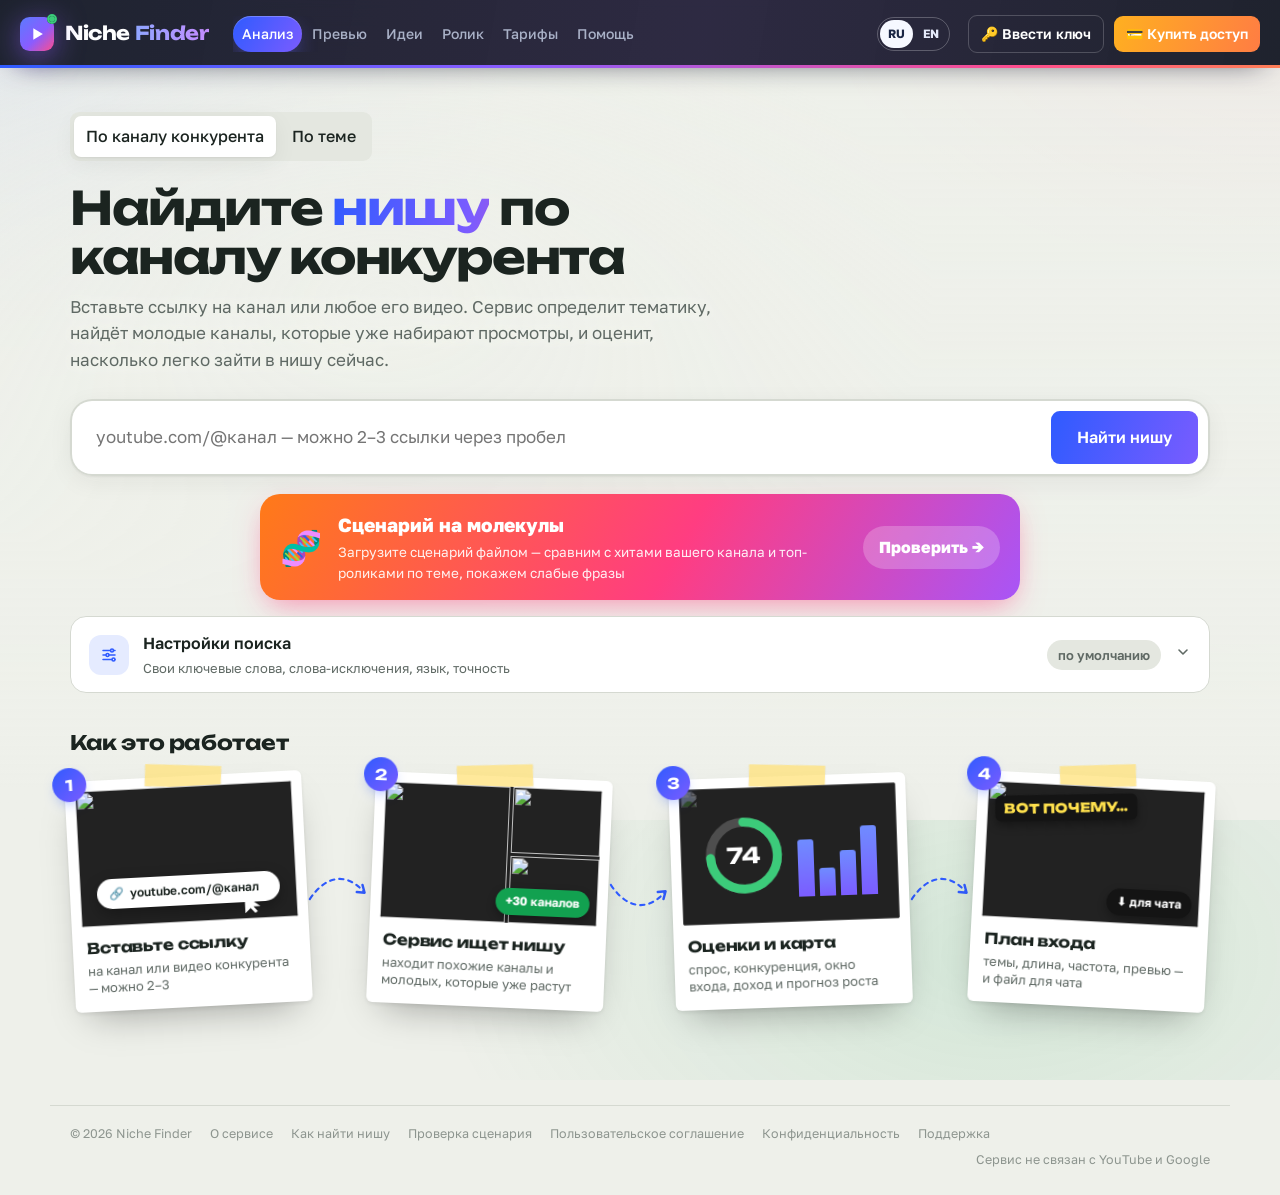
==== commit d8453210: "Добавить английский интерфейс Niche Finder" ====
--- a/static/index.html
+++ b/static/index.html
@@ -20,7 +20,7 @@
 <link rel="preconnect" href="https://fonts.googleapis.com">
 <link rel="preconnect" href="https://fonts.gstatic.com" crossorigin>
 <link href="https://fonts.googleapis.com/css2?family=Golos+Text:wght@400;500;600;700&family=Unbounded:wght@500;700&display=swap" rel="stylesheet">
-<link rel="stylesheet" href="/static/app.css?v=58">
+<link rel="stylesheet" href="/static/app.css?v=64">
 </head>
 <body>
 
@@ -61,6 +61,10 @@
       <button data-go="pricing" class="guest-only"><svg width="16" height="16" viewBox="0 0 24 24" fill="none" stroke="currentColor" stroke-width="2.1" stroke-linecap="round" stroke-linejoin="round" aria-hidden="true"><rect x="2" y="5" width="20" height="14" rx="3"/><path d="M2 10h20M6 15h4"/></svg>Тарифы</button>
       <button data-go="help"><svg width="16" height="16" viewBox="0 0 24 24" fill="none" stroke="currentColor" stroke-width="2.1" stroke-linecap="round" stroke-linejoin="round" aria-hidden="true"><circle cx="12" cy="12" r="9"/><path d="M9.5 9.5a2.5 2.5 0 1 1 3.5 2.3c-.6.3-1 .9-1 1.6v.6M12 17.5v.01"/></svg>Помощь</button>
     </nav>
+    <div class="ui-languages" role="group" aria-label="Язык интерфейса">
+      <a href="/" lang="ru" hreflang="ru" data-ui-lang="ru" aria-label="Русский" aria-current="true">RU</a>
+      <a href="/en/" lang="en" hreflang="en" data-ui-lang="en" aria-label="English">EN</a>
+    </div>
     <div class="who guest-only"><button class="btn line sm" data-gate>🔑 Ввести ключ</button><button class="btn sm buy-btn" data-go="pricing">💳 Купить доступ</button></div>
     <div class="who member-only"><span class="badge hidden" id="limitBadge" title="Анализов за последние 24 часа"></span><span class="badge" id="whoBadge"></span><button class="btn line sm" id="logout" title="Выйти"><svg width="16" height="16" viewBox="0 0 24 24" fill="none" stroke="currentColor" stroke-width="2.1" stroke-linecap="round" stroke-linejoin="round" aria-hidden="true"><path d="M15 4h3a2 2 0 0 1 2 2v12a2 2 0 0 1-2 2h-3M10 17l5-5-5-5M15 12H3"/></svg><span>Выйти</span></button></div>
   </div>
@@ -370,14 +374,14 @@
         <div class="hint">По нему сервис найдёт топ-ролики на ту же тему</div></div>
       <div><label class="lbl" for="molSrc">Ниша <span class="opt">необязательно</span></label>
         <select class="field" id="molSrc"><option value="">Без отчёта — найти ролики по теме</option></select>
-        <div class="hint">Топ-ролики возьмутся из отчёта по нише</div></div>
+        <div class="hint">Подходящие по теме ролики из отчёта дополнят поиск</div></div>
     </div>
     <div class="mol-note" role="note"><b>Важно знать перед разбором</b>
       <ul>
-        <li>Текст роликов сервис берёт из субтитров (хотя бы автоматических). Если субтитров нет — скачивает звук и распознаёт речь: до 4 таких роликов за разбор, только первые 4 минуты каждого. Это дольше — разбор может занять до 10 минут.</li>
+        <li>Сервис ищет субтитры на языке сценария. Если их нет, он распознаёт первые 4 минуты речи на том же языке. Это дольше — разбор может занять до 10 минут.</li>
         <li>Ролики без речи (только музыка, надписи на экране, игра без комментариев) в сравнение не попадут — сравнивать там нечего.</li>
         <li>Время каждой фразы сервис считает по темпу речи ваших хитов — это оценка, а не точный хронометраж.</li>
-        <li>Сравнить с вашими хитами и провалами получится, только если на канале достаточно роликов старше недели. Иначе сравнение — только с топ-роликами по теме.</li>
+        <li>Оценка появится, если у канала достаточно хитов и провалов с текстом на языке сценария.</li>
         <li>PDF не читается — сохраните сценарий как .docx или .txt (или вставьте текст).</li>
       </ul></div>
     <button class="mol-go" id="molGo">🧬 Разобрать сценарий на молекулы</button>
@@ -820,7 +824,7 @@
 <div class="toast" id="toast" role="status"></div>
 
 <script src="/static/vendor/chart.umd.js"></script>
-<script src="/static/app.js?v=52"></script>
+<script src="/static/app.js?v=59"></script>
 <script src="/static/scene.js?v=3" defer></script>
 </body>
 </html>
--- a/static/app.css
+++ b/static/app.css
@@ -1424,3 +1424,32 @@
 
 .seo-row{display:grid;gap:4px;margin:0 0 10px}
 .seo-act{display:flex;gap:10px;align-items:center;flex-wrap:wrap}
+
+/* ---- кольцо оценки в «Главном» */
+.brief .gauge{float:right;position:relative;width:132px;height:132px;margin:0 0 10px 22px;display:grid;place-items:center;text-align:center}
+.gauge svg{position:absolute;inset:0;transform:rotate(-90deg)}
+.gauge circle{fill:none;stroke-width:10}
+.gauge .g-bg{stroke:rgba(255,255,255,.12)}
+.gauge .g-fg{stroke:var(--c);stroke-linecap:round;filter:drop-shadow(0 0 8px color-mix(in srgb,var(--c) 70%,transparent))}
+.gauge b{font:800 40px/1 var(--display);color:#fff;margin-top:-10px}
+.gauge small{position:absolute;bottom:24px;left:0;right:0;font-size:11px;color:#c9cbe0;line-height:1.1}
+@media(max-width:640px){.brief .gauge{width:96px;height:96px;margin:0 0 6px 12px}.gauge b{font-size:28px;margin-top:-8px}.gauge small{bottom:16px;font-size:9.5px}}
+/* ---- разделы появляются при прокрутке */
+.sec.rv{opacity:0;transform:translateY(22px)}
+.sec.rv.in{opacity:1;transform:none;transition:opacity .6s ease,transform .6s cubic-bezier(.2,.8,.2,1)}
+/* ---- полоска прочитанного и «наверх» */
+.read-bar{position:fixed;left:0;right:0;top:0;height:3px;z-index:60;transform-origin:0 50%;transform:scaleX(0);background:linear-gradient(90deg,#2F5BFF,#B05CFF,#FF4F9A);pointer-events:none}
+.to-top{position:fixed;right:22px;bottom:22px;z-index:55;width:50px;height:50px;border-radius:50%;border:0;cursor:pointer;font:700 22px/1 var(--body,inherit);color:#fff;
+  background:linear-gradient(135deg,#2F5BFF,#8A5CFF 55%,#FF4D8D);box-shadow:0 12px 30px -8px rgba(91,92,255,.7);opacity:0;transform:translateY(16px) scale(.9);pointer-events:none;transition:opacity .25s,transform .25s}
+.to-top.show{opacity:1;transform:none;pointer-events:auto}
+.to-top:hover{transform:translateY(-3px)}
+@media (prefers-reduced-motion:reduce){.sec.rv{opacity:1;transform:none}.to-top{transition:none}}
+
+@media print{.sec.rv{opacity:1!important;transform:none!important}.read-bar,.to-top{display:none}}
+
+/* Language links share the header across desktop and mobile layouts. */
+.ui-languages{display:flex;flex:none;gap:2px;padding:2px;border:1px solid rgba(255,255,255,.25);border-radius:999px;font-variant-numeric:tabular-nums}
+.ui-languages a{display:block;padding:5px 8px;color:#E5EAFA;border-radius:999px;font-size:12px;font-weight:700;text-decoration:none}
+.ui-languages a:hover{background:rgba(255,255,255,.12)}
+.ui-languages a[aria-current]{background:#F6F8FF;color:#1A2544}
+.ui-languages a:focus-visible{outline:2px solid #A9B9FF;outline-offset:2px}
